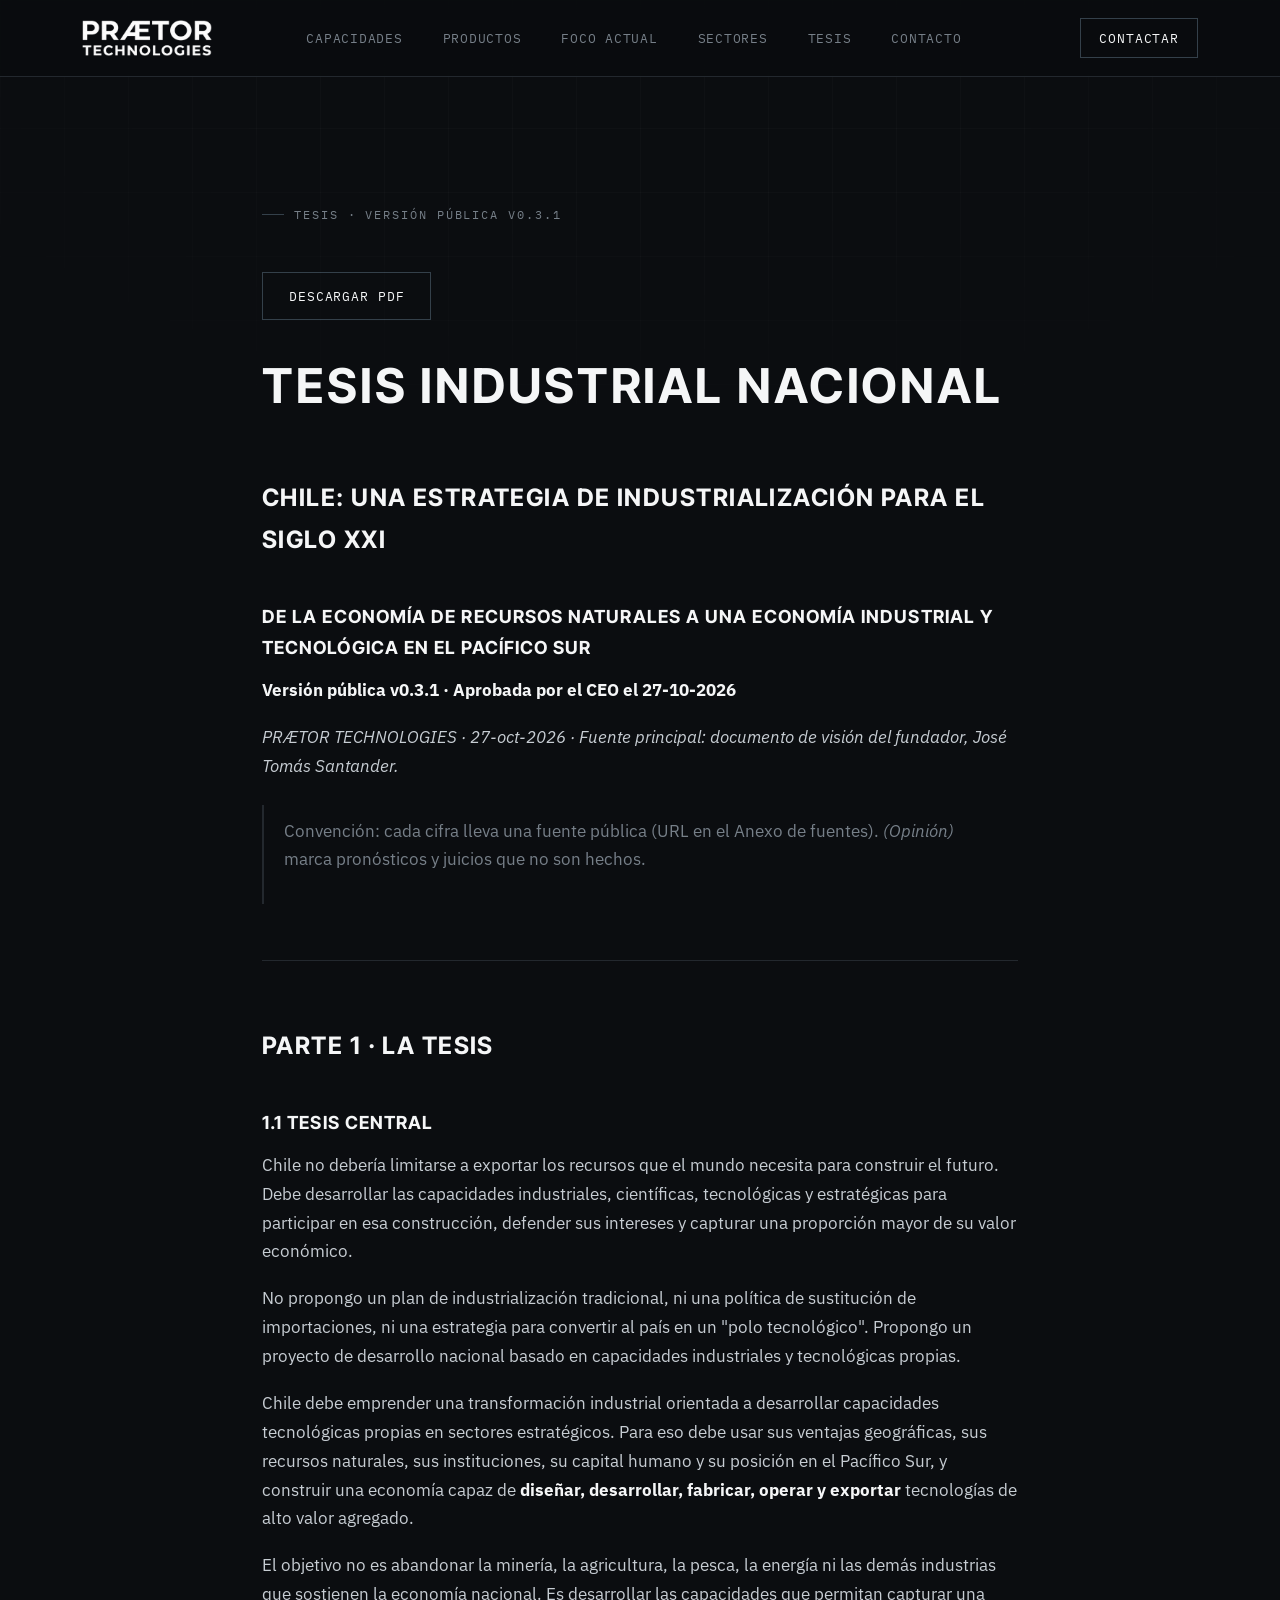
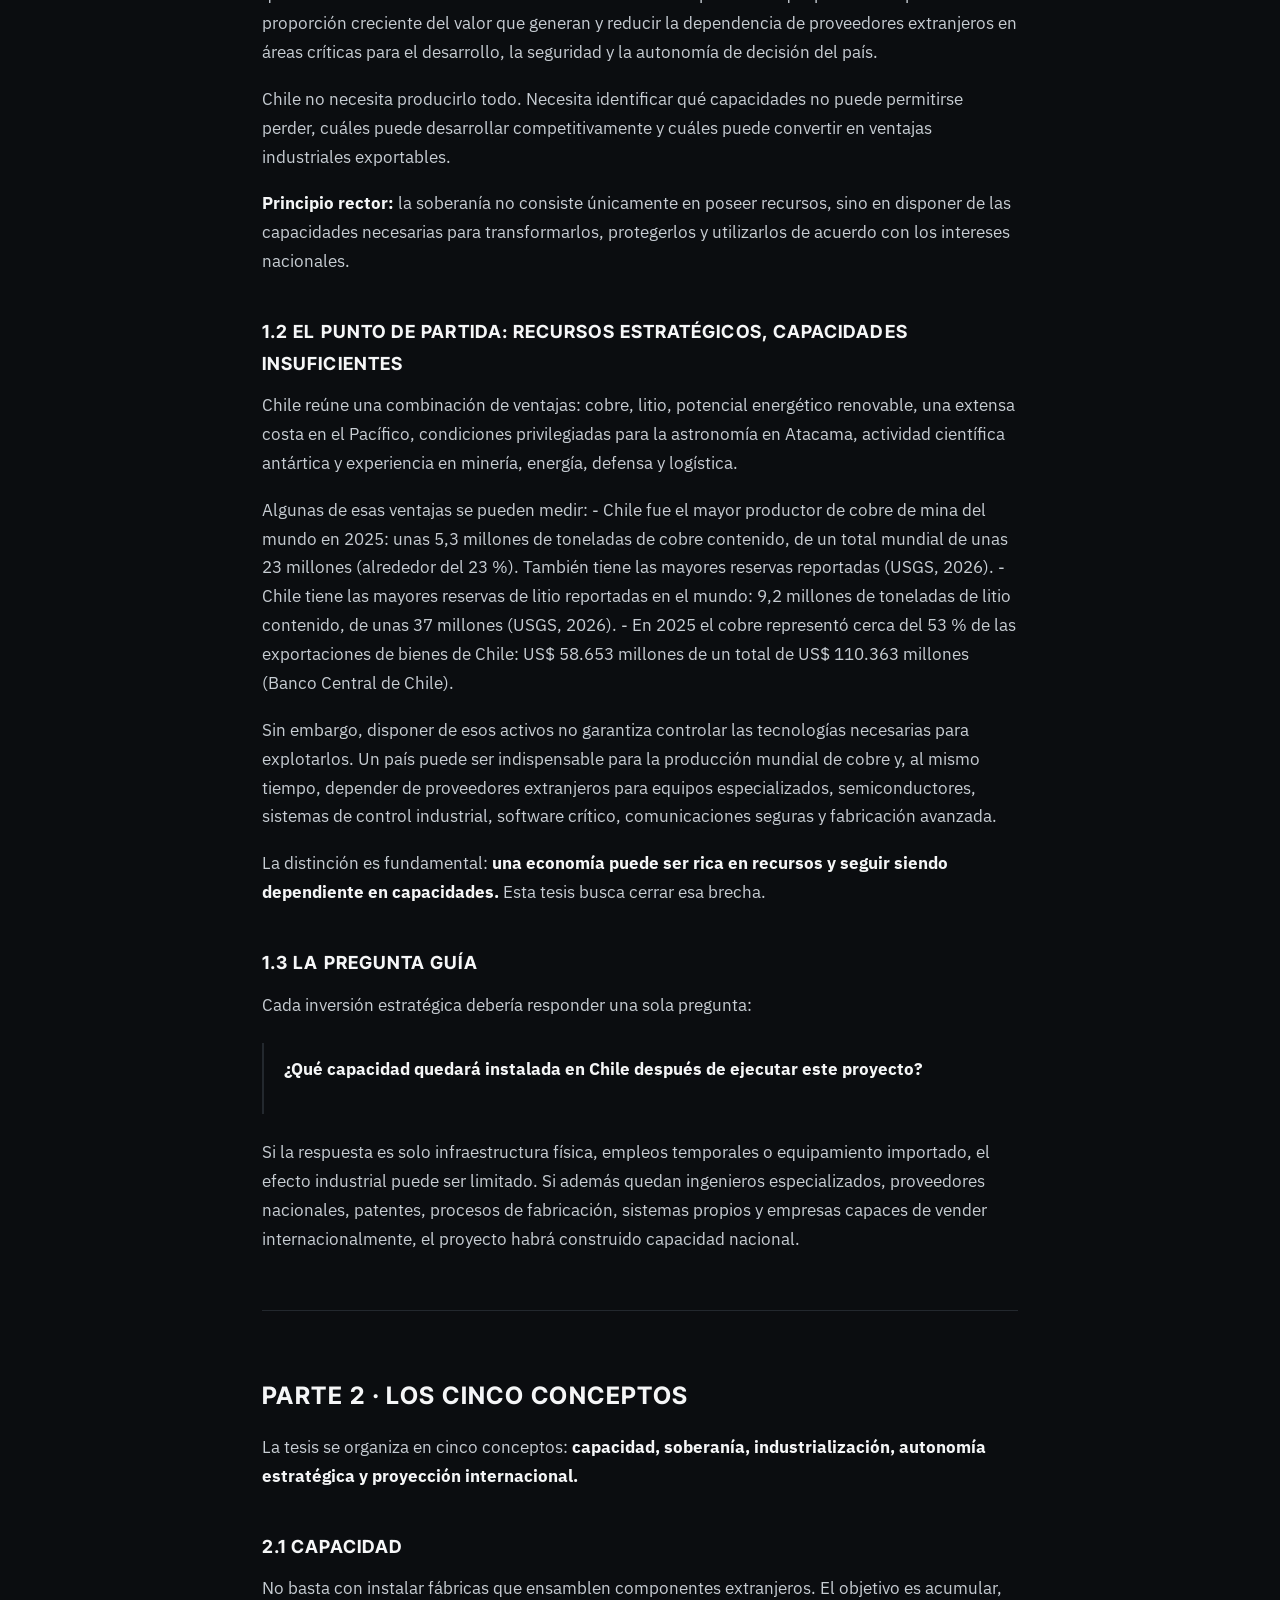
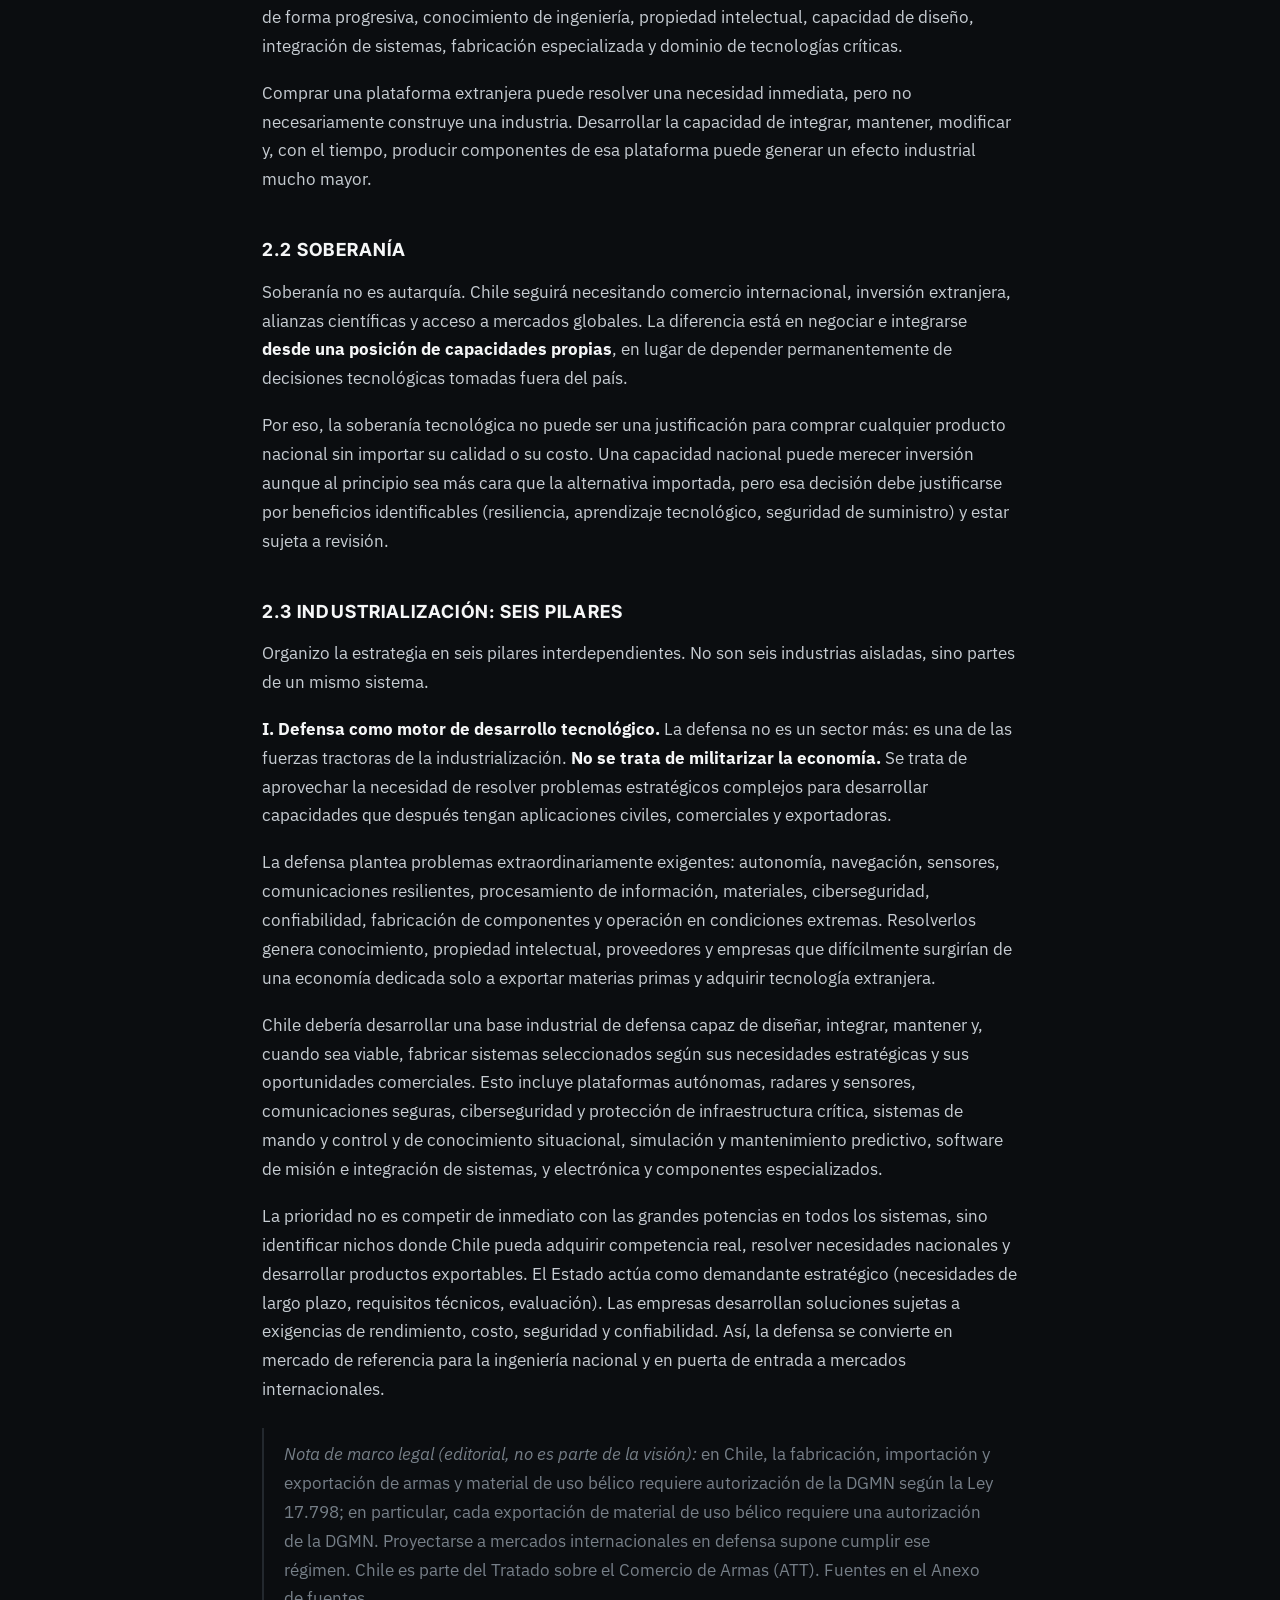
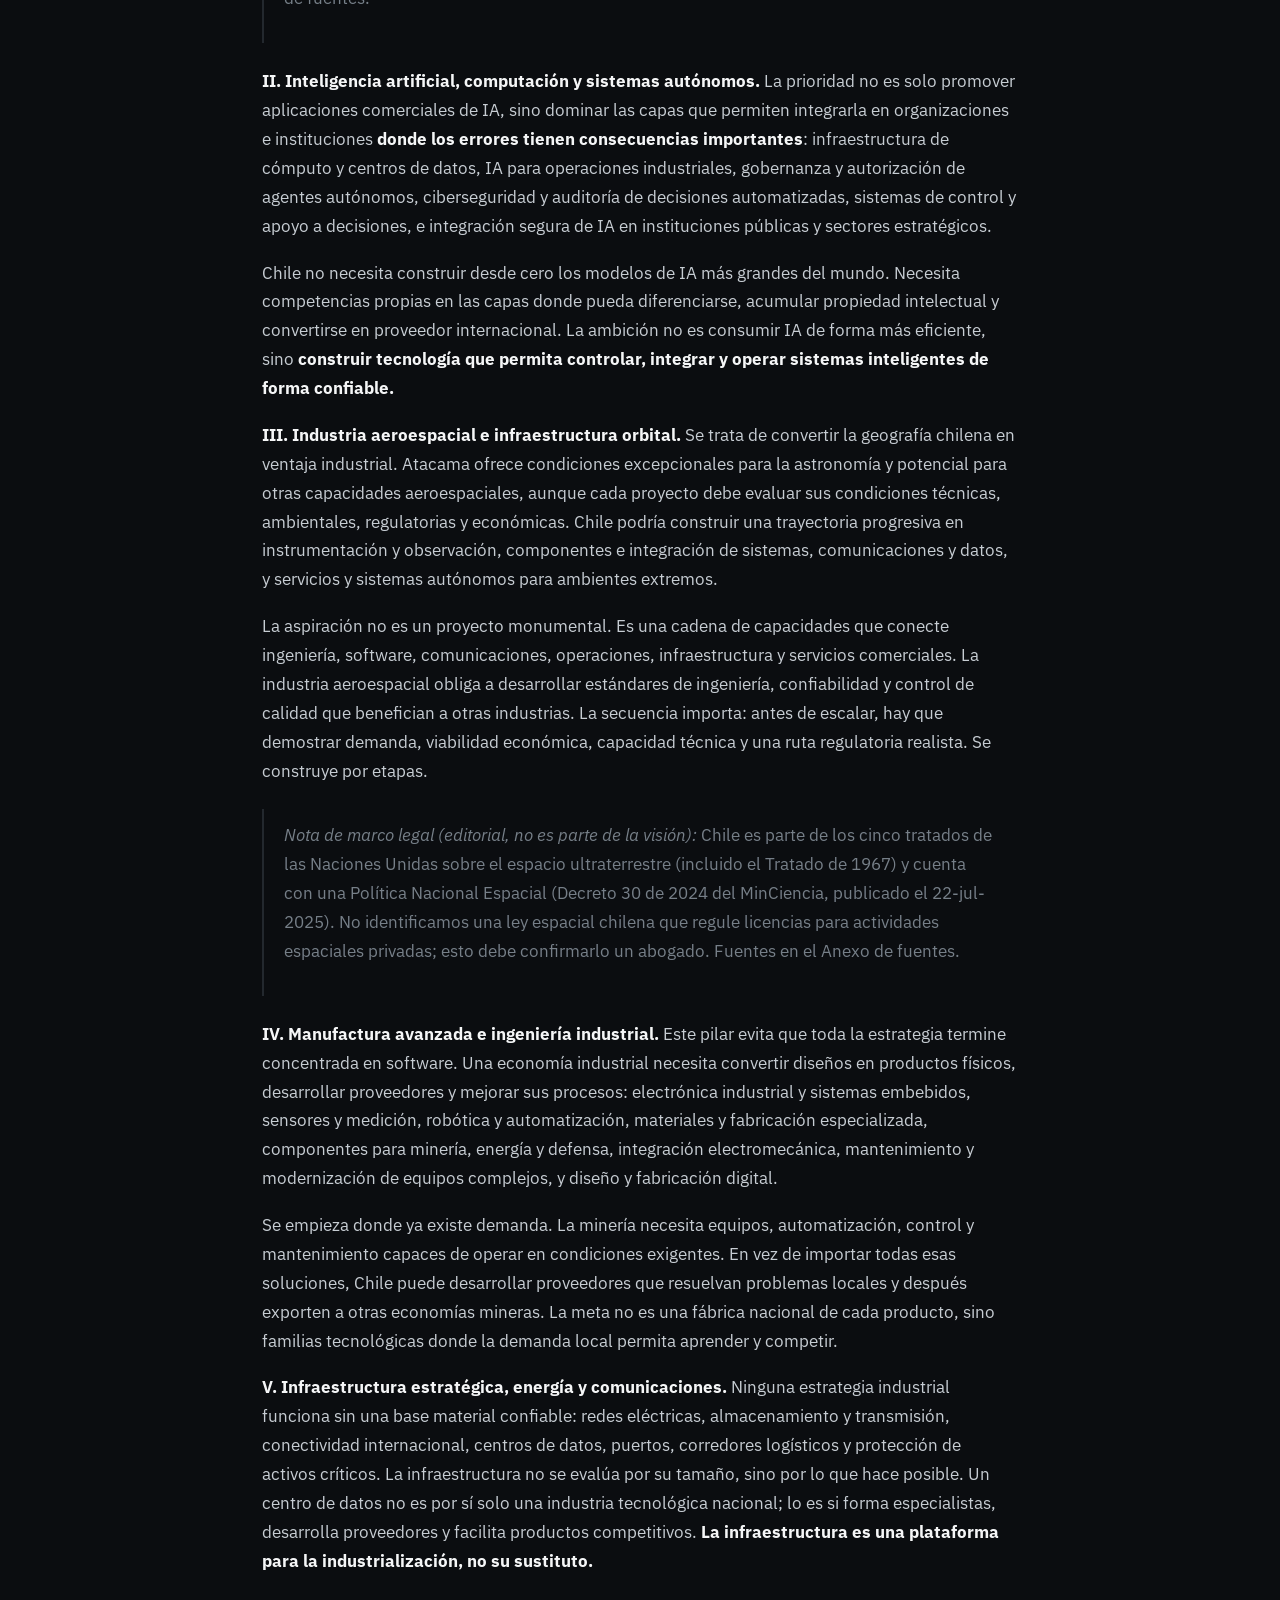
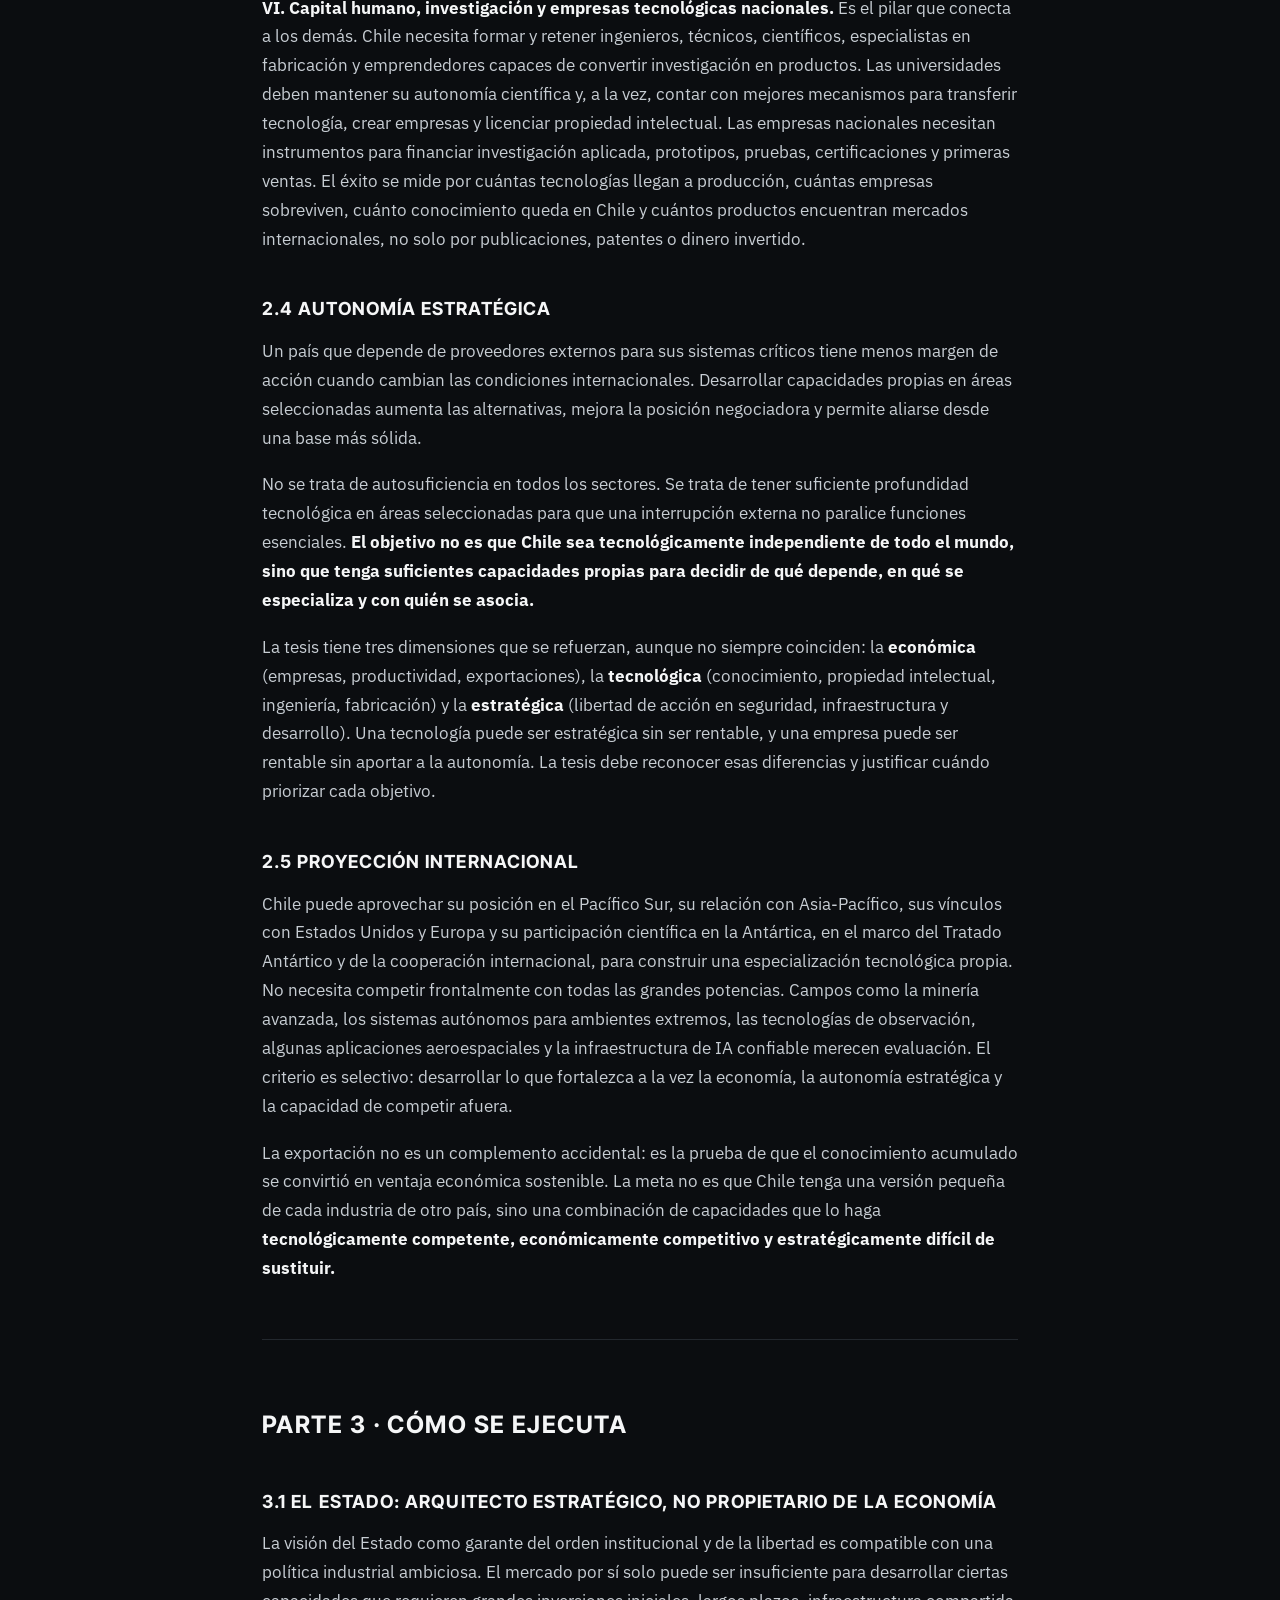
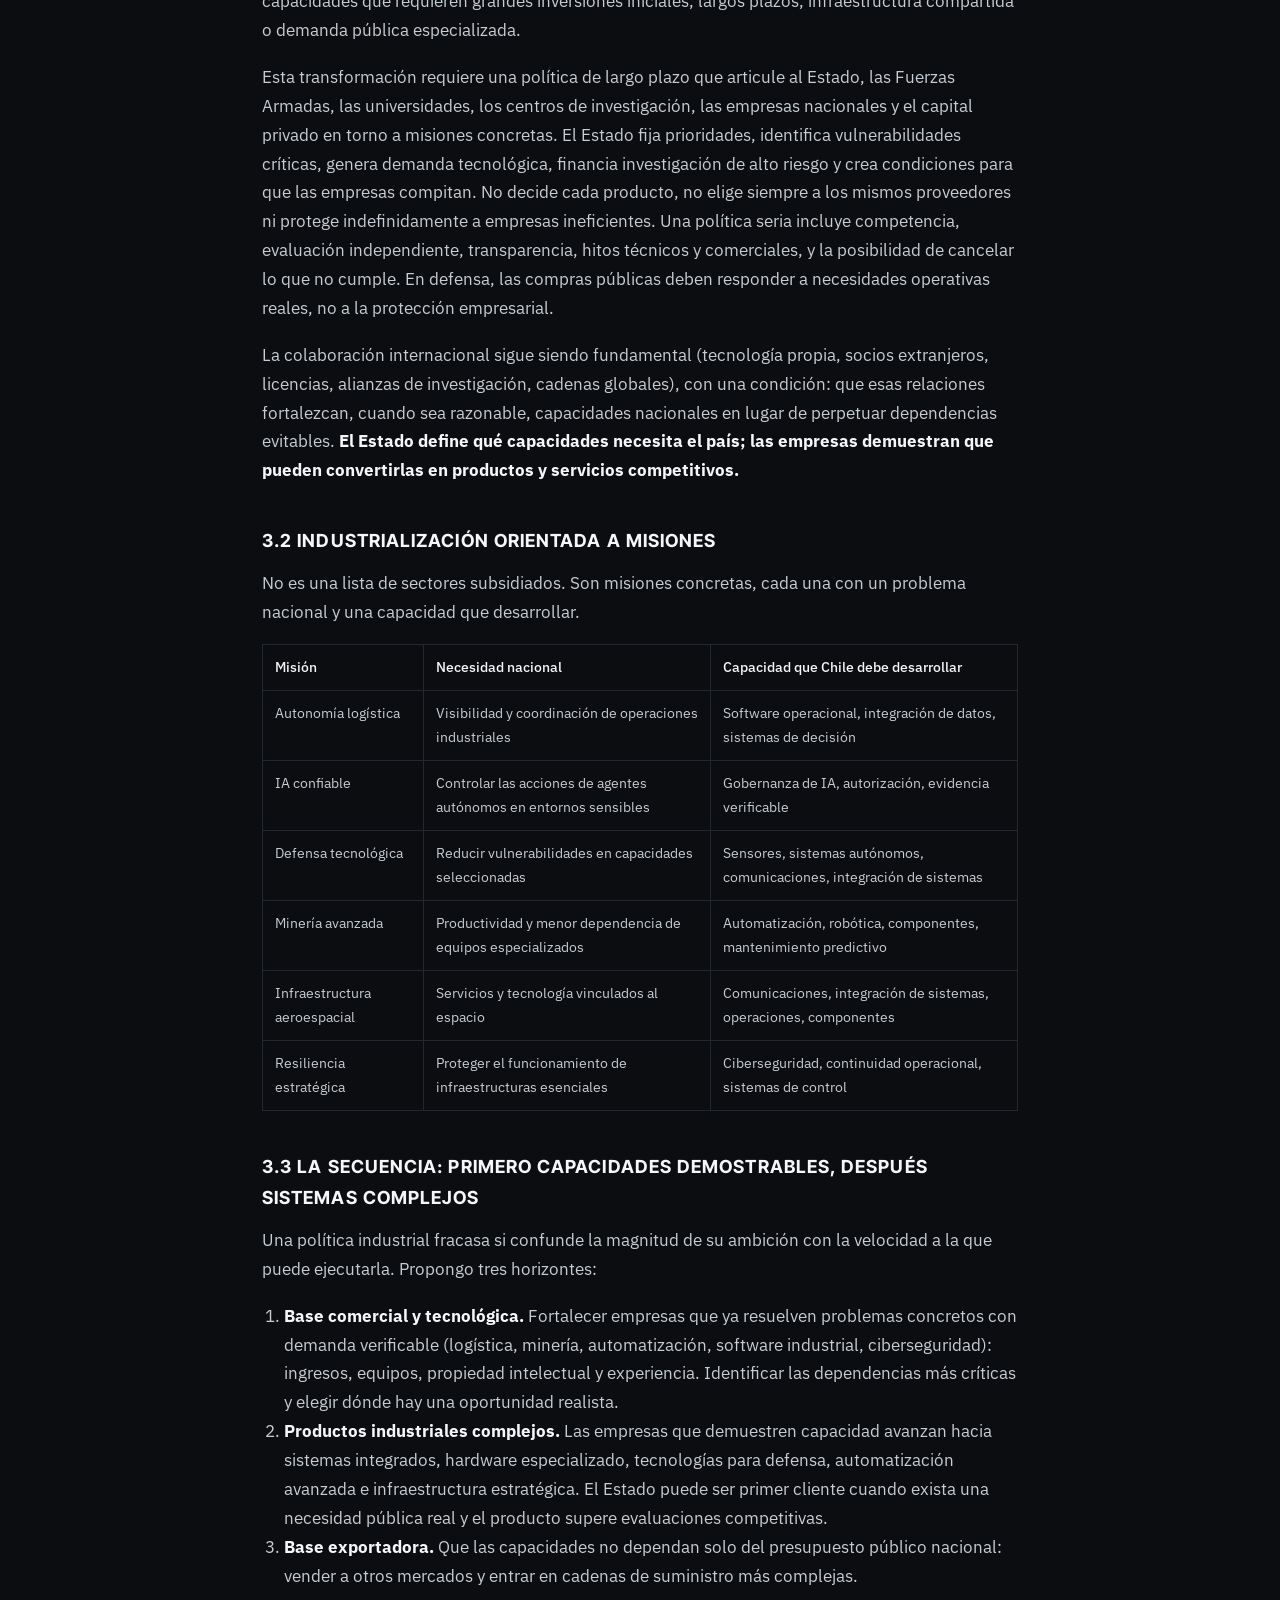
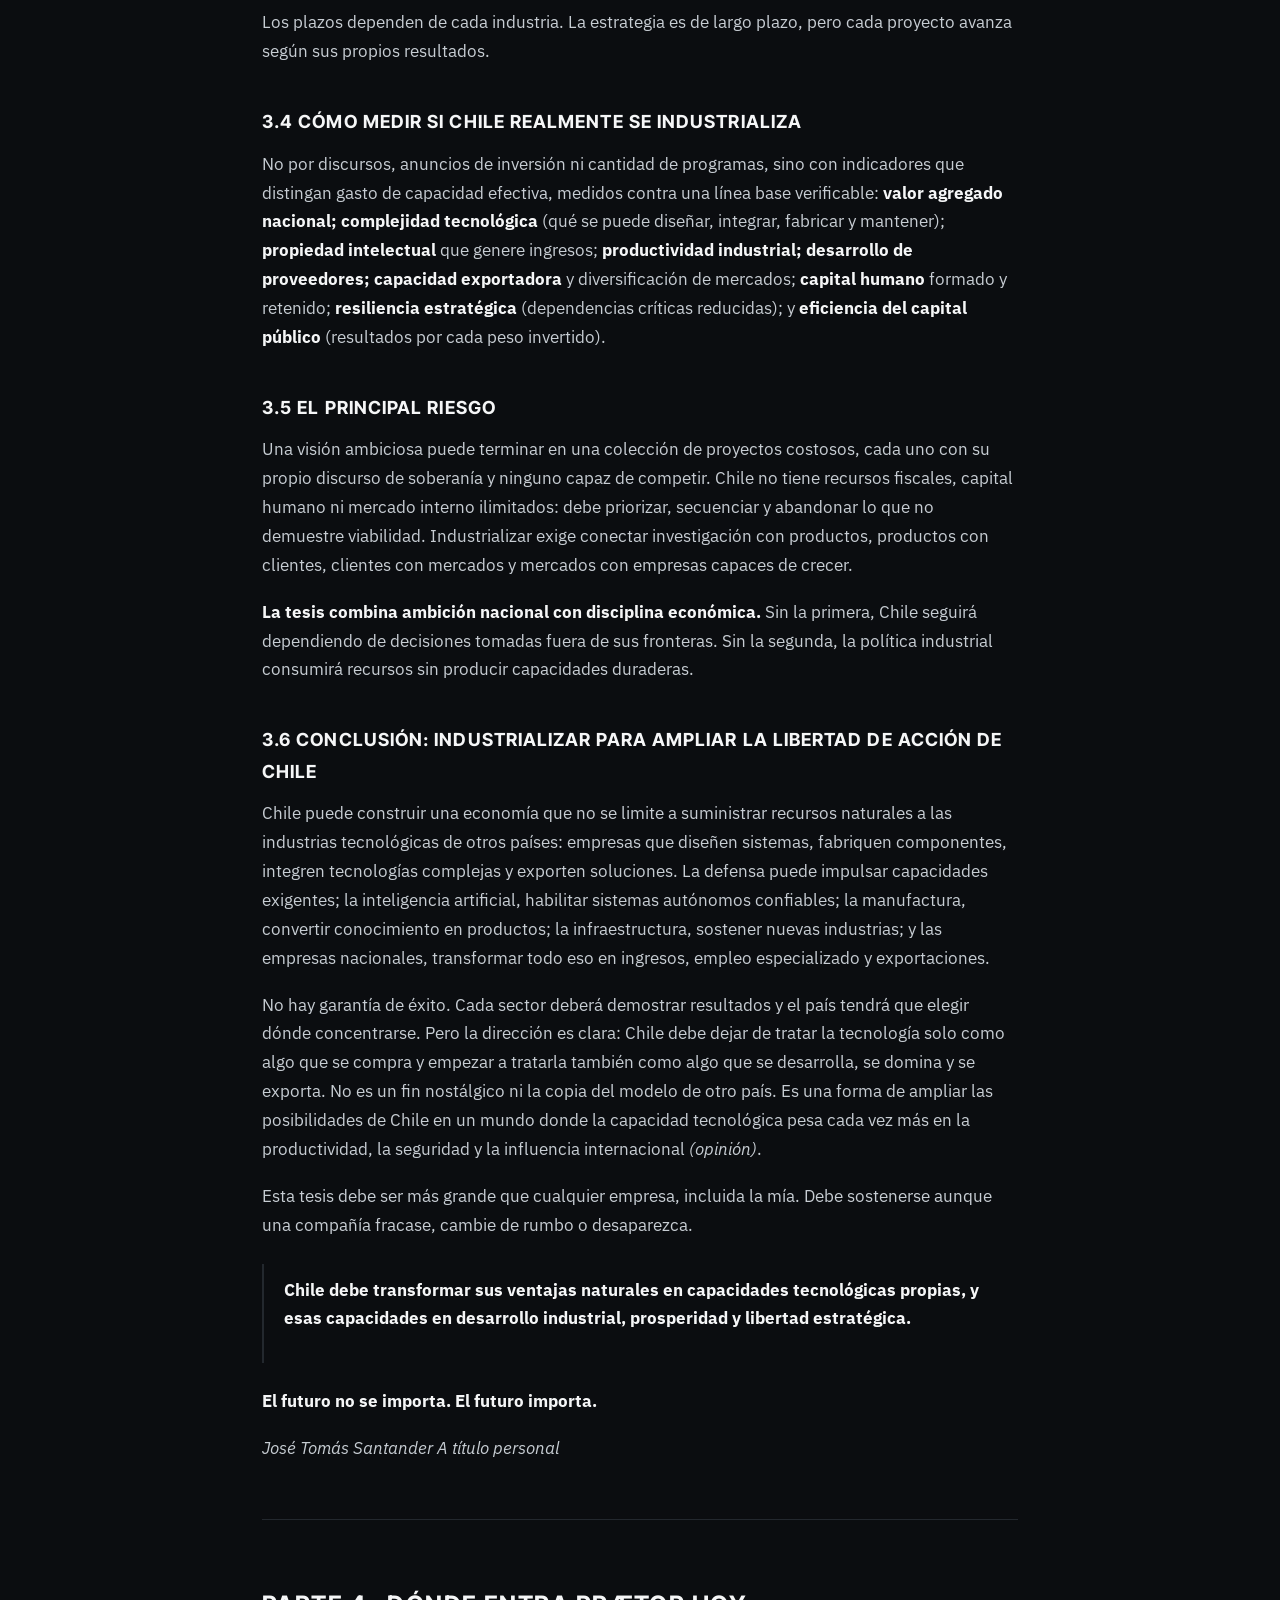
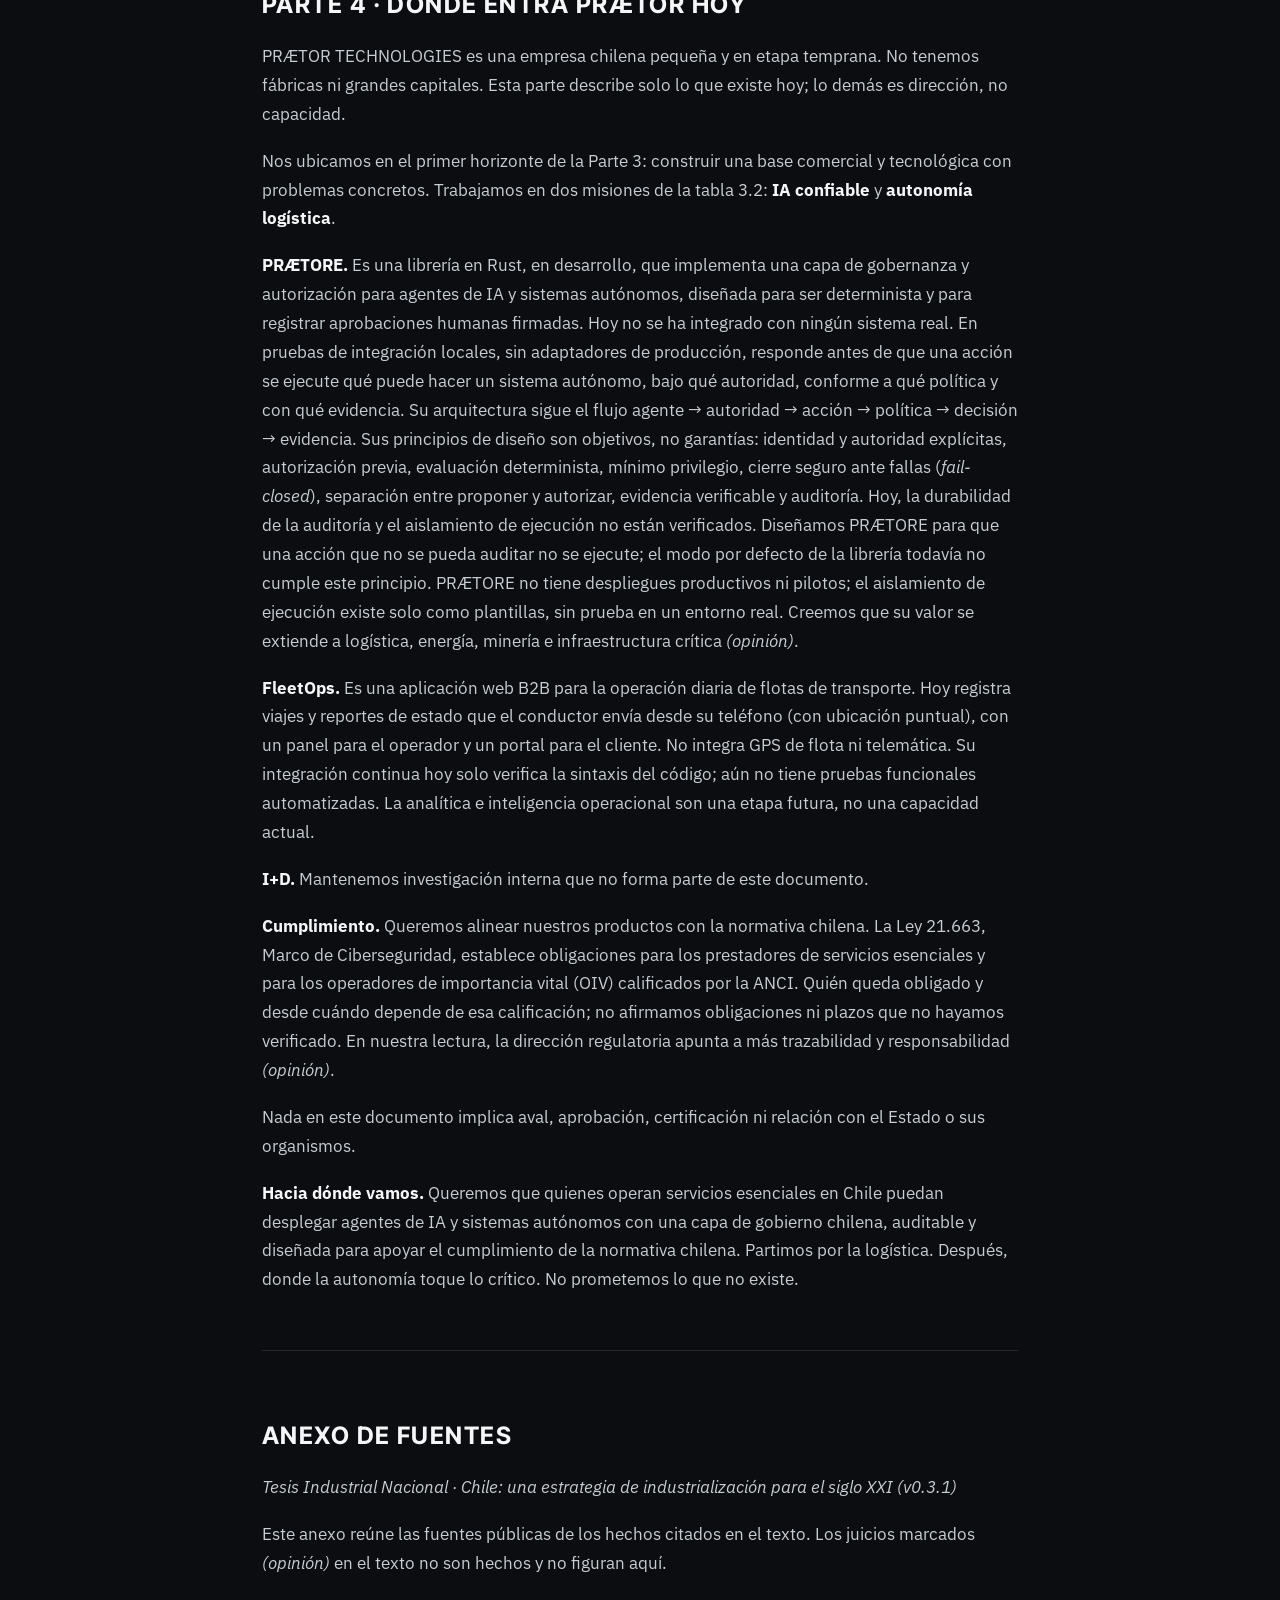
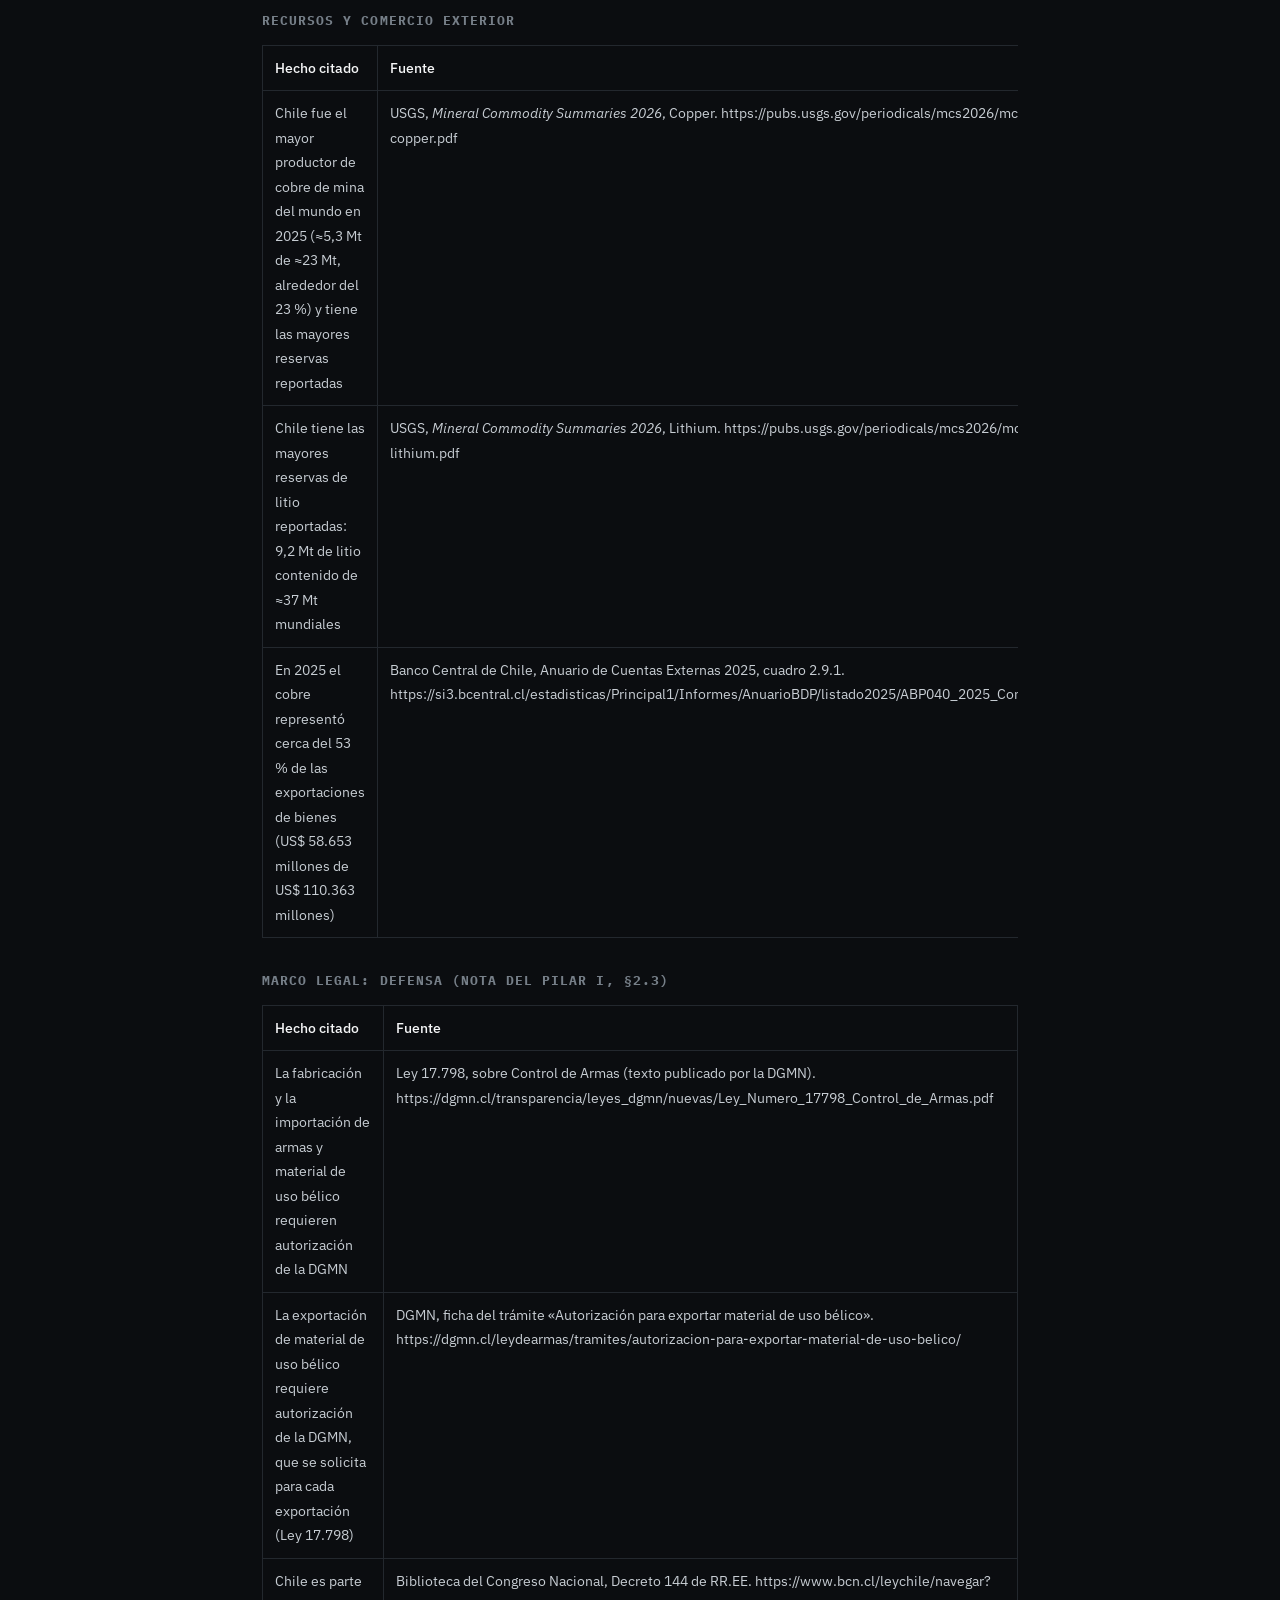
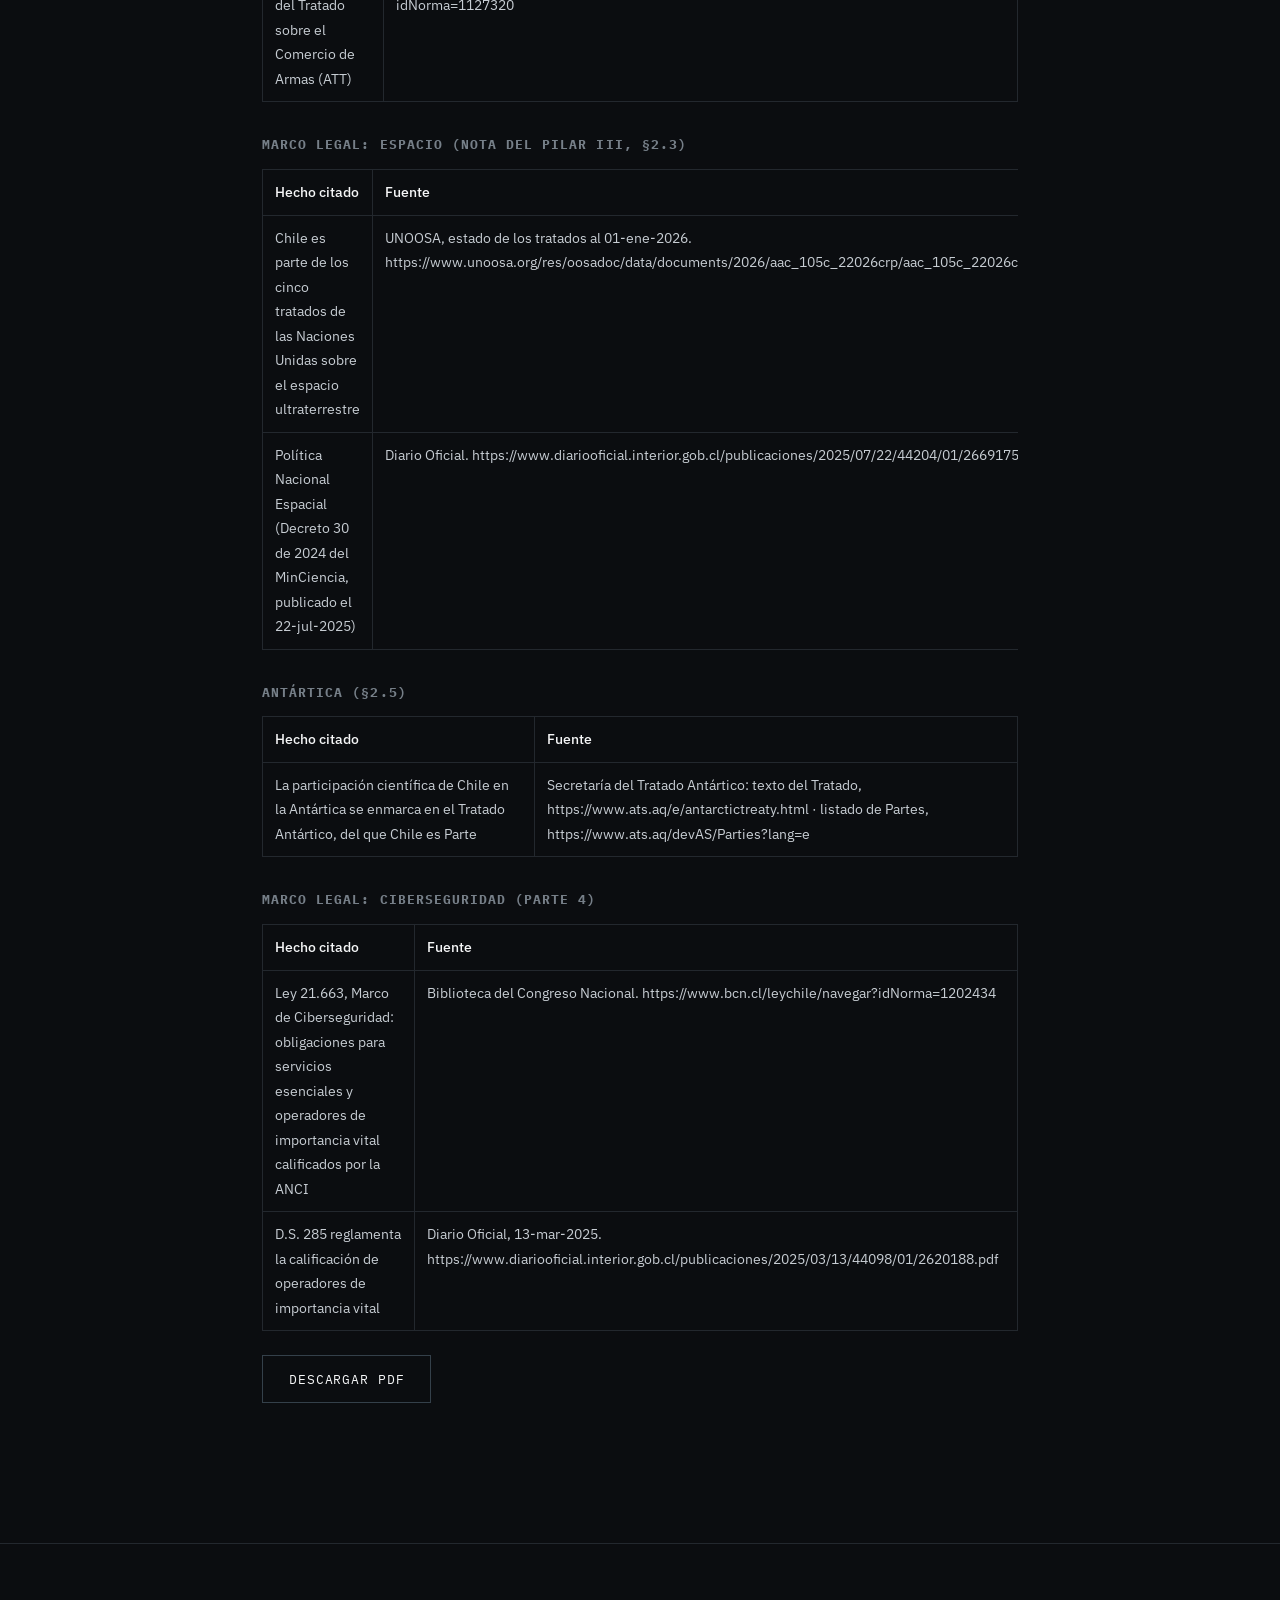
==== tesis.html @ 3939cdd2 "Página tesis.html: Tesis Industrial Nacional v0.3.1 (versión pública) y PDF descargable" ====
<!DOCTYPE html>
<html lang="es">
<head>
<meta charset="UTF-8">
<meta name="viewport" content="width=device-width, initial-scale=1.0">
<title>Tesis Industrial Nacional — PRÆTOR TECHNOLOGIES</title>
<meta name="description" content="Tesis Industrial Nacional v0.3.1 (versión pública): Chile, una estrategia de industrialización para el siglo XXI. PRÆTOR TECHNOLOGIES.">
<link rel="preconnect" href="https://fonts.googleapis.com">
<link rel="preconnect" href="https://fonts.gstatic.com" crossorigin>
<link href="https://fonts.googleapis.com/css2?family=Inter+Tight:wght@500;600;700&family=IBM+Plex+Sans:wght@400;500;600&family=IBM+Plex+Mono:wght@400;500;600&display=swap" rel="stylesheet">
<link rel="stylesheet" href="style.css">
<link rel="icon" type="image/png" sizes="32x32" href="assets/favicon-32.png">
<link rel="icon" type="image/png" sizes="512x512" href="assets/favicon-512.png">
<link rel="apple-touch-icon" href="assets/apple-touch-icon.png">
<meta name="theme-color" content="#0B0D10">
<meta property="og:type" content="article">
<meta property="og:title" content="Tesis Industrial Nacional — PRÆTOR TECHNOLOGIES">
<meta property="og:description" content="Tesis Industrial Nacional v0.3.1 (versión pública): Chile, una estrategia de industrialización para el siglo XXI. PRÆTOR TECHNOLOGIES.">
<meta property="og:image" content="https://praetortechnologies.vercel.app/assets/og-image.png">
<meta property="og:url" content="https://praetortechnologies.vercel.app/tesis.html">
<meta property="og:site_name" content="PRÆTOR TECHNOLOGIES">
<meta property="og:locale" content="es_CL">
<link rel="canonical" href="https://praetortechnologies.vercel.app/tesis.html">
<meta property="og:image:width" content="1200">
<meta property="og:image:height" content="630">
<meta name="twitter:card" content="summary_large_image">
<meta name="twitter:title" content="Tesis Industrial Nacional — PRÆTOR TECHNOLOGIES">
<meta name="twitter:description" content="Tesis Industrial Nacional v0.3.1 (versión pública): Chile, una estrategia de industrialización para el siglo XXI. PRÆTOR TECHNOLOGIES.">
<meta name="twitter:image" content="https://praetortechnologies.vercel.app/assets/og-image.png">
</head>
<body>

<div class="grid-overlay" aria-hidden="true"></div>

<header class="site-header">
  <div class="wrap header-inner">
    <a href="index.html#top" class="logo" aria-label="PRÆTOR TECHNOLOGIES — inicio">
      <picture><source type="image/webp" srcset="assets/logo-praetor-white-360.webp 1x, assets/logo-praetor-white-720.webp 2x"><img class="logo-img" src="assets/logo-praetor-white.png" alt="PRÆTOR TECHNOLOGIES" width="130" height="36"></picture>
    </a>
    <nav class="main-nav" aria-label="Navegación principal">
      <a href="index.html#capacidades">Capacidades</a>
      <a href="index.html#productos">Productos</a>
      <a href="index.html#foco">Foco actual</a>
      <a href="index.html#sectores">Sectores</a>
      <a href="tesis.html">Tesis</a>
      <a href="index.html#contacto">Contacto</a>
    </nav>
    <a href="index.html#contacto" class="btn btn-ghost btn-small nav-cta">Contactar</a>
    <button class="menu-toggle" aria-label="Abrir menú" aria-expanded="false">
      <span></span><span></span><span></span>
    </button>
  </div>
</header>

<main id="top" class="tesis-page">
  <section class="tesis">
    <div class="wrap tesis-wrap">
      <p class="eyebrow eyebrow-static">TESIS · VERSIÓN PÚBLICA v0.3.1</p>
      <p class="tesis-download"><a class="btn btn-outline" href="assets/TESIS_INDUSTRIAL_v0.3.1_FINAL.pdf" download>Descargar PDF</a></p>
      <article class="tesis-body">
<h1>TESIS INDUSTRIAL NACIONAL</h1>
<h2>Chile: una estrategia de industrialización para el siglo XXI</h2>
<h3>De la economía de recursos naturales a una economía industrial y tecnológica en el Pacífico Sur</h3>
<p><strong>Versión pública v0.3.1 · Aprobada por el CEO el 27-10-2026</strong></p>
<p><em>PRÆTOR TECHNOLOGIES · 27-oct-2026 · Fuente principal: documento de visión del fundador, José Tomás Santander.</em></p>
<blockquote>
<p>Convención: cada cifra lleva una fuente pública (URL en el Anexo de fuentes). <em>(Opinión)</em> marca pronósticos y juicios que no son hechos.</p>
</blockquote>
<hr />
<h2>PARTE 1 · LA TESIS</h2>
<h3>1.1 Tesis central</h3>
<p>Chile no debería limitarse a exportar los recursos que el mundo necesita para construir el futuro. Debe desarrollar las capacidades industriales, científicas, tecnológicas y estratégicas para participar en esa construcción, defender sus intereses y capturar una proporción mayor de su valor económico.</p>
<p>No propongo un plan de industrialización tradicional, ni una política de sustitución de importaciones, ni una estrategia para convertir al país en un "polo tecnológico". Propongo un proyecto de desarrollo nacional basado en capacidades industriales y tecnológicas propias.</p>
<p>Chile debe emprender una transformación industrial orientada a desarrollar capacidades tecnológicas propias en sectores estratégicos. Para eso debe usar sus ventajas geográficas, sus recursos naturales, sus instituciones, su capital humano y su posición en el Pacífico Sur, y construir una economía capaz de <strong>diseñar, desarrollar, fabricar, operar y exportar</strong> tecnologías de alto valor agregado.</p>
<p>El objetivo no es abandonar la minería, la agricultura, la pesca, la energía ni las demás industrias que sostienen la economía nacional. Es desarrollar las capacidades que permitan capturar una proporción creciente del valor que generan y reducir la dependencia de proveedores extranjeros en áreas críticas para el desarrollo, la seguridad y la autonomía de decisión del país.</p>
<p>Chile no necesita producirlo todo. Necesita identificar qué capacidades no puede permitirse perder, cuáles puede desarrollar competitivamente y cuáles puede convertir en ventajas industriales exportables.</p>
<p><strong>Principio rector:</strong> la soberanía no consiste únicamente en poseer recursos, sino en disponer de las capacidades necesarias para transformarlos, protegerlos y utilizarlos de acuerdo con los intereses nacionales.</p>
<h3>1.2 El punto de partida: recursos estratégicos, capacidades insuficientes</h3>
<p>Chile reúne una combinación de ventajas: cobre, litio, potencial energético renovable, una extensa costa en el Pacífico, condiciones privilegiadas para la astronomía en Atacama, actividad científica antártica y experiencia en minería, energía, defensa y logística.</p>
<p>Algunas de esas ventajas se pueden medir:
- Chile fue el mayor productor de cobre de mina del mundo en 2025: unas 5,3 millones de toneladas de cobre contenido, de un total mundial de unas 23 millones (alrededor del 23 %). También tiene las mayores reservas reportadas (USGS, 2026).
- Chile tiene las mayores reservas de litio reportadas en el mundo: 9,2 millones de toneladas de litio contenido, de unas 37 millones (USGS, 2026).
- En 2025 el cobre representó cerca del 53 % de las exportaciones de bienes de Chile: US$ 58.653 millones de un total de US$ 110.363 millones (Banco Central de Chile).</p>
<p>Sin embargo, disponer de esos activos no garantiza controlar las tecnologías necesarias para explotarlos. Un país puede ser indispensable para la producción mundial de cobre y, al mismo tiempo, depender de proveedores extranjeros para equipos especializados, semiconductores, sistemas de control industrial, software crítico, comunicaciones seguras y fabricación avanzada.</p>
<p>La distinción es fundamental: <strong>una economía puede ser rica en recursos y seguir siendo dependiente en capacidades.</strong> Esta tesis busca cerrar esa brecha.</p>
<h3>1.3 La pregunta guía</h3>
<p>Cada inversión estratégica debería responder una sola pregunta:</p>
<blockquote>
<p><strong>¿Qué capacidad quedará instalada en Chile después de ejecutar este proyecto?</strong></p>
</blockquote>
<p>Si la respuesta es solo infraestructura física, empleos temporales o equipamiento importado, el efecto industrial puede ser limitado. Si además quedan ingenieros especializados, proveedores nacionales, patentes, procesos de fabricación, sistemas propios y empresas capaces de vender internacionalmente, el proyecto habrá construido capacidad nacional.</p>
<hr />
<h2>PARTE 2 · LOS CINCO CONCEPTOS</h2>
<p>La tesis se organiza en cinco conceptos: <strong>capacidad, soberanía, industrialización, autonomía estratégica y proyección internacional.</strong></p>
<h3>2.1 Capacidad</h3>
<p>No basta con instalar fábricas que ensamblen componentes extranjeros. El objetivo es acumular, de forma progresiva, conocimiento de ingeniería, propiedad intelectual, capacidad de diseño, integración de sistemas, fabricación especializada y dominio de tecnologías críticas.</p>
<p>Comprar una plataforma extranjera puede resolver una necesidad inmediata, pero no necesariamente construye una industria. Desarrollar la capacidad de integrar, mantener, modificar y, con el tiempo, producir componentes de esa plataforma puede generar un efecto industrial mucho mayor.</p>
<h3>2.2 Soberanía</h3>
<p>Soberanía no es autarquía. Chile seguirá necesitando comercio internacional, inversión extranjera, alianzas científicas y acceso a mercados globales. La diferencia está en negociar e integrarse <strong>desde una posición de capacidades propias</strong>, en lugar de depender permanentemente de decisiones tecnológicas tomadas fuera del país.</p>
<p>Por eso, la soberanía tecnológica no puede ser una justificación para comprar cualquier producto nacional sin importar su calidad o su costo. Una capacidad nacional puede merecer inversión aunque al principio sea más cara que la alternativa importada, pero esa decisión debe justificarse por beneficios identificables (resiliencia, aprendizaje tecnológico, seguridad de suministro) y estar sujeta a revisión.</p>
<h3>2.3 Industrialización: seis pilares</h3>
<p>Organizo la estrategia en seis pilares interdependientes. No son seis industrias aisladas, sino partes de un mismo sistema.</p>
<p><strong>I. Defensa como motor de desarrollo tecnológico.</strong>
La defensa no es un sector más: es una de las fuerzas tractoras de la industrialización. <strong>No se trata de militarizar la economía.</strong> Se trata de aprovechar la necesidad de resolver problemas estratégicos complejos para desarrollar capacidades que después tengan aplicaciones civiles, comerciales y exportadoras.</p>
<p>La defensa plantea problemas extraordinariamente exigentes: autonomía, navegación, sensores, comunicaciones resilientes, procesamiento de información, materiales, ciberseguridad, confiabilidad, fabricación de componentes y operación en condiciones extremas. Resolverlos genera conocimiento, propiedad intelectual, proveedores y empresas que difícilmente surgirían de una economía dedicada solo a exportar materias primas y adquirir tecnología extranjera.</p>
<p>Chile debería desarrollar una base industrial de defensa capaz de diseñar, integrar, mantener y, cuando sea viable, fabricar sistemas seleccionados según sus necesidades estratégicas y sus oportunidades comerciales. Esto incluye plataformas autónomas, radares y sensores, comunicaciones seguras, ciberseguridad y protección de infraestructura crítica, sistemas de mando y control y de conocimiento situacional, simulación y mantenimiento predictivo, software de misión e integración de sistemas, y electrónica y componentes especializados.</p>
<p>La prioridad no es competir de inmediato con las grandes potencias en todos los sistemas, sino identificar nichos donde Chile pueda adquirir competencia real, resolver necesidades nacionales y desarrollar productos exportables. El Estado actúa como demandante estratégico (necesidades de largo plazo, requisitos técnicos, evaluación). Las empresas desarrollan soluciones sujetas a exigencias de rendimiento, costo, seguridad y confiabilidad. Así, la defensa se convierte en mercado de referencia para la ingeniería nacional y en puerta de entrada a mercados internacionales.</p>
<blockquote>
<p><em>Nota de marco legal (editorial, no es parte de la visión):</em> en Chile, la fabricación, importación y exportación de armas y material de uso bélico requiere autorización de la DGMN según la Ley 17.798; en particular, cada exportación de material de uso bélico requiere una autorización de la DGMN. Proyectarse a mercados internacionales en defensa supone cumplir ese régimen. Chile es parte del Tratado sobre el Comercio de Armas (ATT). Fuentes en el Anexo de fuentes.</p>
</blockquote>
<p><strong>II. Inteligencia artificial, computación y sistemas autónomos.</strong>
La prioridad no es solo promover aplicaciones comerciales de IA, sino dominar las capas que permiten integrarla en organizaciones e instituciones <strong>donde los errores tienen consecuencias importantes</strong>: infraestructura de cómputo y centros de datos, IA para operaciones industriales, gobernanza y autorización de agentes autónomos, ciberseguridad y auditoría de decisiones automatizadas, sistemas de control y apoyo a decisiones, e integración segura de IA en instituciones públicas y sectores estratégicos.</p>
<p>Chile no necesita construir desde cero los modelos de IA más grandes del mundo. Necesita competencias propias en las capas donde pueda diferenciarse, acumular propiedad intelectual y convertirse en proveedor internacional. La ambición no es consumir IA de forma más eficiente, sino <strong>construir tecnología que permita controlar, integrar y operar sistemas inteligentes de forma confiable.</strong></p>
<p><strong>III. Industria aeroespacial e infraestructura orbital.</strong>
Se trata de convertir la geografía chilena en ventaja industrial. Atacama ofrece condiciones excepcionales para la astronomía y potencial para otras capacidades aeroespaciales, aunque cada proyecto debe evaluar sus condiciones técnicas, ambientales, regulatorias y económicas. Chile podría construir una trayectoria progresiva en instrumentación y observación, componentes e integración de sistemas, comunicaciones y datos, y servicios y sistemas autónomos para ambientes extremos.</p>
<p>La aspiración no es un proyecto monumental. Es una cadena de capacidades que conecte ingeniería, software, comunicaciones, operaciones, infraestructura y servicios comerciales. La industria aeroespacial obliga a desarrollar estándares de ingeniería, confiabilidad y control de calidad que benefician a otras industrias. La secuencia importa: antes de escalar, hay que demostrar demanda, viabilidad económica, capacidad técnica y una ruta regulatoria realista. Se construye por etapas.</p>
<blockquote>
<p><em>Nota de marco legal (editorial, no es parte de la visión):</em> Chile es parte de los cinco tratados de las Naciones Unidas sobre el espacio ultraterrestre (incluido el Tratado de 1967) y cuenta con una Política Nacional Espacial (Decreto 30 de 2024 del MinCiencia, publicado el 22-jul-2025). No identificamos una ley espacial chilena que regule licencias para actividades espaciales privadas; esto debe confirmarlo un abogado. Fuentes en el Anexo de fuentes.</p>
</blockquote>
<p><strong>IV. Manufactura avanzada e ingeniería industrial.</strong>
Este pilar evita que toda la estrategia termine concentrada en software. Una economía industrial necesita convertir diseños en productos físicos, desarrollar proveedores y mejorar sus procesos: electrónica industrial y sistemas embebidos, sensores y medición, robótica y automatización, materiales y fabricación especializada, componentes para minería, energía y defensa, integración electromecánica, mantenimiento y modernización de equipos complejos, y diseño y fabricación digital.</p>
<p>Se empieza donde ya existe demanda. La minería necesita equipos, automatización, control y mantenimiento capaces de operar en condiciones exigentes. En vez de importar todas esas soluciones, Chile puede desarrollar proveedores que resuelvan problemas locales y después exporten a otras economías mineras. La meta no es una fábrica nacional de cada producto, sino familias tecnológicas donde la demanda local permita aprender y competir.</p>
<p><strong>V. Infraestructura estratégica, energía y comunicaciones.</strong>
Ninguna estrategia industrial funciona sin una base material confiable: redes eléctricas, almacenamiento y transmisión, conectividad internacional, centros de datos, puertos, corredores logísticos y protección de activos críticos. La infraestructura no se evalúa por su tamaño, sino por lo que hace posible. Un centro de datos no es por sí solo una industria tecnológica nacional; lo es si forma especialistas, desarrolla proveedores y facilita productos competitivos. <strong>La infraestructura es una plataforma para la industrialización, no su sustituto.</strong></p>
<p><strong>VI. Capital humano, investigación y empresas tecnológicas nacionales.</strong>
Es el pilar que conecta a los demás. Chile necesita formar y retener ingenieros, técnicos, científicos, especialistas en fabricación y emprendedores capaces de convertir investigación en productos. Las universidades deben mantener su autonomía científica y, a la vez, contar con mejores mecanismos para transferir tecnología, crear empresas y licenciar propiedad intelectual. Las empresas nacionales necesitan instrumentos para financiar investigación aplicada, prototipos, pruebas, certificaciones y primeras ventas. El éxito se mide por cuántas tecnologías llegan a producción, cuántas empresas sobreviven, cuánto conocimiento queda en Chile y cuántos productos encuentran mercados internacionales, no solo por publicaciones, patentes o dinero invertido.</p>
<h3>2.4 Autonomía estratégica</h3>
<p>Un país que depende de proveedores externos para sus sistemas críticos tiene menos margen de acción cuando cambian las condiciones internacionales. Desarrollar capacidades propias en áreas seleccionadas aumenta las alternativas, mejora la posición negociadora y permite aliarse desde una base más sólida.</p>
<p>No se trata de autosuficiencia en todos los sectores. Se trata de tener suficiente profundidad tecnológica en áreas seleccionadas para que una interrupción externa no paralice funciones esenciales. <strong>El objetivo no es que Chile sea tecnológicamente independiente de todo el mundo, sino que tenga suficientes capacidades propias para decidir de qué depende, en qué se especializa y con quién se asocia.</strong></p>
<p>La tesis tiene tres dimensiones que se refuerzan, aunque no siempre coinciden: la <strong>económica</strong> (empresas, productividad, exportaciones), la <strong>tecnológica</strong> (conocimiento, propiedad intelectual, ingeniería, fabricación) y la <strong>estratégica</strong> (libertad de acción en seguridad, infraestructura y desarrollo). Una tecnología puede ser estratégica sin ser rentable, y una empresa puede ser rentable sin aportar a la autonomía. La tesis debe reconocer esas diferencias y justificar cuándo priorizar cada objetivo.</p>
<h3>2.5 Proyección internacional</h3>
<p>Chile puede aprovechar su posición en el Pacífico Sur, su relación con Asia-Pacífico, sus vínculos con Estados Unidos y Europa y su participación científica en la Antártica, en el marco del Tratado Antártico y de la cooperación internacional, para construir una especialización tecnológica propia. No necesita competir frontalmente con todas las grandes potencias. Campos como la minería avanzada, los sistemas autónomos para ambientes extremos, las tecnologías de observación, algunas aplicaciones aeroespaciales y la infraestructura de IA confiable merecen evaluación. El criterio es selectivo: desarrollar lo que fortalezca a la vez la economía, la autonomía estratégica y la capacidad de competir afuera.</p>
<p>La exportación no es un complemento accidental: es la prueba de que el conocimiento acumulado se convirtió en ventaja económica sostenible. La meta no es que Chile tenga una versión pequeña de cada industria de otro país, sino una combinación de capacidades que lo haga <strong>tecnológicamente competente, económicamente competitivo y estratégicamente difícil de sustituir.</strong></p>
<hr />
<h2>PARTE 3 · CÓMO SE EJECUTA</h2>
<h3>3.1 El Estado: arquitecto estratégico, no propietario de la economía</h3>
<p>La visión del Estado como garante del orden institucional y de la libertad es compatible con una política industrial ambiciosa. El mercado por sí solo puede ser insuficiente para desarrollar ciertas capacidades que requieren grandes inversiones iniciales, largos plazos, infraestructura compartida o demanda pública especializada.</p>
<p>Esta transformación requiere una política de largo plazo que articule al Estado, las Fuerzas Armadas, las universidades, los centros de investigación, las empresas nacionales y el capital privado en torno a misiones concretas. El Estado fija prioridades, identifica vulnerabilidades críticas, genera demanda tecnológica, financia investigación de alto riesgo y crea condiciones para que las empresas compitan. No decide cada producto, no elige siempre a los mismos proveedores ni protege indefinidamente a empresas ineficientes. Una política seria incluye competencia, evaluación independiente, transparencia, hitos técnicos y comerciales, y la posibilidad de cancelar lo que no cumple. En defensa, las compras públicas deben responder a necesidades operativas reales, no a la protección empresarial.</p>
<p>La colaboración internacional sigue siendo fundamental (tecnología propia, socios extranjeros, licencias, alianzas de investigación, cadenas globales), con una condición: que esas relaciones fortalezcan, cuando sea razonable, capacidades nacionales en lugar de perpetuar dependencias evitables. <strong>El Estado define qué capacidades necesita el país; las empresas demuestran que pueden convertirlas en productos y servicios competitivos.</strong></p>
<h3>3.2 Industrialización orientada a misiones</h3>
<p>No es una lista de sectores subsidiados. Son misiones concretas, cada una con un problema nacional y una capacidad que desarrollar.</p>
<table>
<thead>
<tr>
<th>Misión</th>
<th>Necesidad nacional</th>
<th>Capacidad que Chile debe desarrollar</th>
</tr>
</thead>
<tbody>
<tr>
<td>Autonomía logística</td>
<td>Visibilidad y coordinación de operaciones industriales</td>
<td>Software operacional, integración de datos, sistemas de decisión</td>
</tr>
<tr>
<td>IA confiable</td>
<td>Controlar las acciones de agentes autónomos en entornos sensibles</td>
<td>Gobernanza de IA, autorización, evidencia verificable</td>
</tr>
<tr>
<td>Defensa tecnológica</td>
<td>Reducir vulnerabilidades en capacidades seleccionadas</td>
<td>Sensores, sistemas autónomos, comunicaciones, integración de sistemas</td>
</tr>
<tr>
<td>Minería avanzada</td>
<td>Productividad y menor dependencia de equipos especializados</td>
<td>Automatización, robótica, componentes, mantenimiento predictivo</td>
</tr>
<tr>
<td>Infraestructura aeroespacial</td>
<td>Servicios y tecnología vinculados al espacio</td>
<td>Comunicaciones, integración de sistemas, operaciones, componentes</td>
</tr>
<tr>
<td>Resiliencia estratégica</td>
<td>Proteger el funcionamiento de infraestructuras esenciales</td>
<td>Ciberseguridad, continuidad operacional, sistemas de control</td>
</tr>
</tbody>
</table>
<h3>3.3 La secuencia: primero capacidades demostrables, después sistemas complejos</h3>
<p>Una política industrial fracasa si confunde la magnitud de su ambición con la velocidad a la que puede ejecutarla. Propongo tres horizontes:</p>
<ol>
<li><strong>Base comercial y tecnológica.</strong> Fortalecer empresas que ya resuelven problemas concretos con demanda verificable (logística, minería, automatización, software industrial, ciberseguridad): ingresos, equipos, propiedad intelectual y experiencia. Identificar las dependencias más críticas y elegir dónde hay una oportunidad realista.</li>
<li><strong>Productos industriales complejos.</strong> Las empresas que demuestren capacidad avanzan hacia sistemas integrados, hardware especializado, tecnologías para defensa, automatización avanzada e infraestructura estratégica. El Estado puede ser primer cliente cuando exista una necesidad pública real y el producto supere evaluaciones competitivas.</li>
<li><strong>Base exportadora.</strong> Que las capacidades no dependan solo del presupuesto público nacional: vender a otros mercados y entrar en cadenas de suministro más complejas.</li>
</ol>
<p>Los plazos dependen de cada industria. La estrategia es de largo plazo, pero cada proyecto avanza según sus propios resultados.</p>
<h3>3.4 Cómo medir si Chile realmente se industrializa</h3>
<p>No por discursos, anuncios de inversión ni cantidad de programas, sino con indicadores que distingan gasto de capacidad efectiva, medidos contra una línea base verificable: <strong>valor agregado nacional; complejidad tecnológica</strong> (qué se puede diseñar, integrar, fabricar y mantener); <strong>propiedad intelectual</strong> que genere ingresos; <strong>productividad industrial; desarrollo de proveedores; capacidad exportadora</strong> y diversificación de mercados; <strong>capital humano</strong> formado y retenido; <strong>resiliencia estratégica</strong> (dependencias críticas reducidas); y <strong>eficiencia del capital público</strong> (resultados por cada peso invertido).</p>
<h3>3.5 El principal riesgo</h3>
<p>Una visión ambiciosa puede terminar en una colección de proyectos costosos, cada uno con su propio discurso de soberanía y ninguno capaz de competir. Chile no tiene recursos fiscales, capital humano ni mercado interno ilimitados: debe priorizar, secuenciar y abandonar lo que no demuestre viabilidad. Industrializar exige conectar investigación con productos, productos con clientes, clientes con mercados y mercados con empresas capaces de crecer.</p>
<p><strong>La tesis combina ambición nacional con disciplina económica.</strong> Sin la primera, Chile seguirá dependiendo de decisiones tomadas fuera de sus fronteras. Sin la segunda, la política industrial consumirá recursos sin producir capacidades duraderas.</p>
<h3>3.6 Conclusión: industrializar para ampliar la libertad de acción de Chile</h3>
<p>Chile puede construir una economía que no se limite a suministrar recursos naturales a las industrias tecnológicas de otros países: empresas que diseñen sistemas, fabriquen componentes, integren tecnologías complejas y exporten soluciones. La defensa puede impulsar capacidades exigentes; la inteligencia artificial, habilitar sistemas autónomos confiables; la manufactura, convertir conocimiento en productos; la infraestructura, sostener nuevas industrias; y las empresas nacionales, transformar todo eso en ingresos, empleo especializado y exportaciones.</p>
<p>No hay garantía de éxito. Cada sector deberá demostrar resultados y el país tendrá que elegir dónde concentrarse. Pero la dirección es clara: Chile debe dejar de tratar la tecnología solo como algo que se compra y empezar a tratarla también como algo que se desarrolla, se domina y se exporta. No es un fin nostálgico ni la copia del modelo de otro país. Es una forma de ampliar las posibilidades de Chile en un mundo donde la capacidad tecnológica pesa cada vez más en la productividad, la seguridad y la influencia internacional <em>(opinión)</em>.</p>
<p>Esta tesis debe ser más grande que cualquier empresa, incluida la mía. Debe sostenerse aunque una compañía fracase, cambie de rumbo o desaparezca.</p>
<blockquote>
<p><strong>Chile debe transformar sus ventajas naturales en capacidades tecnológicas propias, y esas capacidades en desarrollo industrial, prosperidad y libertad estratégica.</strong></p>
</blockquote>
<p><strong>El futuro no se importa. El futuro importa.</strong></p>
<p><em>José Tomás Santander</em>
<em>A título personal</em></p>
<hr />
<h2>PARTE 4 · DÓNDE ENTRA PRÆTOR HOY</h2>
<p>PRÆTOR TECHNOLOGIES es una empresa chilena pequeña y en etapa temprana. No tenemos fábricas ni grandes capitales. Esta parte describe solo lo que existe hoy; lo demás es dirección, no capacidad.</p>
<p>Nos ubicamos en el primer horizonte de la Parte 3: construir una base comercial y tecnológica con problemas concretos. Trabajamos en dos misiones de la tabla 3.2: <strong>IA confiable</strong> y <strong>autonomía logística</strong>.</p>
<p><strong>PRÆTORE.</strong> Es una librería en Rust, en desarrollo, que implementa una capa de gobernanza y autorización para agentes de IA y sistemas autónomos, diseñada para ser determinista y para registrar aprobaciones humanas firmadas. Hoy no se ha integrado con ningún sistema real. En pruebas de integración locales, sin adaptadores de producción, responde antes de que una acción se ejecute qué puede hacer un sistema autónomo, bajo qué autoridad, conforme a qué política y con qué evidencia. Su arquitectura sigue el flujo agente → autoridad → acción → política → decisión → evidencia. Sus principios de diseño son objetivos, no garantías: identidad y autoridad explícitas, autorización previa, evaluación determinista, mínimo privilegio, cierre seguro ante fallas (<em>fail-closed</em>), separación entre proponer y autorizar, evidencia verificable y auditoría. Hoy, la durabilidad de la auditoría y el aislamiento de ejecución no están verificados. Diseñamos PRÆTORE para que una acción que no se pueda auditar no se ejecute; el modo por defecto de la librería todavía no cumple este principio. PRÆTORE no tiene despliegues productivos ni pilotos; el aislamiento de ejecución existe solo como plantillas, sin prueba en un entorno real. Creemos que su valor se extiende a logística, energía, minería e infraestructura crítica <em>(opinión)</em>.</p>
<p><strong>FleetOps.</strong> Es una aplicación web B2B para la operación diaria de flotas de transporte. Hoy registra viajes y reportes de estado que el conductor envía desde su teléfono (con ubicación puntual), con un panel para el operador y un portal para el cliente. No integra GPS de flota ni telemática. Su integración continua hoy solo verifica la sintaxis del código; aún no tiene pruebas funcionales automatizadas. La analítica e inteligencia operacional son una etapa futura, no una capacidad actual.</p>
<p><strong>I+D.</strong> Mantenemos investigación interna que no forma parte de este documento.</p>
<p><strong>Cumplimiento.</strong> Queremos alinear nuestros productos con la normativa chilena. La Ley 21.663, Marco de Ciberseguridad, establece obligaciones para los prestadores de servicios esenciales y para los operadores de importancia vital (OIV) calificados por la ANCI. Quién queda obligado y desde cuándo depende de esa calificación; no afirmamos obligaciones ni plazos que no hayamos verificado. En nuestra lectura, la dirección regulatoria apunta a más trazabilidad y responsabilidad <em>(opinión)</em>.</p>
<p>Nada en este documento implica aval, aprobación, certificación ni relación con el Estado o sus organismos.</p>
<p><strong>Hacia dónde vamos.</strong> Queremos que quienes operan servicios esenciales en Chile puedan desplegar agentes de IA y sistemas autónomos con una capa de gobierno chilena, auditable y diseñada para apoyar el cumplimiento de la normativa chilena. Partimos por la logística. Después, donde la autonomía toque lo crítico. No prometemos lo que no existe.</p>
<hr />
<h2>ANEXO DE FUENTES</h2>
<p><em>Tesis Industrial Nacional · Chile: una estrategia de industrialización para el siglo XXI (v0.3.1)</em></p>
<p>Este anexo reúne las fuentes públicas de los hechos citados en el texto. Los juicios marcados <em>(opinión)</em> en el texto no son hechos y no figuran aquí.</p>
<h4>Recursos y comercio exterior</h4>
<table>
<thead>
<tr>
<th>Hecho citado</th>
<th>Fuente</th>
</tr>
</thead>
<tbody>
<tr>
<td>Chile fue el mayor productor de cobre de mina del mundo en 2025 (≈5,3 Mt de ≈23 Mt, alrededor del 23 %) y tiene las mayores reservas reportadas</td>
<td>USGS, <em>Mineral Commodity Summaries 2026</em>, Copper. https://pubs.usgs.gov/periodicals/mcs2026/mcs2026-copper.pdf</td>
</tr>
<tr>
<td>Chile tiene las mayores reservas de litio reportadas: 9,2 Mt de litio contenido de ≈37 Mt mundiales</td>
<td>USGS, <em>Mineral Commodity Summaries 2026</em>, Lithium. https://pubs.usgs.gov/periodicals/mcs2026/mcs2026-lithium.pdf</td>
</tr>
<tr>
<td>En 2025 el cobre representó cerca del 53 % de las exportaciones de bienes (US$ 58.653 millones de US$ 110.363 millones)</td>
<td>Banco Central de Chile, Anuario de Cuentas Externas 2025, cuadro 2.9.1. https://si3.bcentral.cl/estadisticas/Principal1/Informes/AnuarioBDP/listado2025/ABP040_2025_Coment.pdf</td>
</tr>
</tbody>
</table>
<h4>Marco legal: defensa (nota del pilar I, §2.3)</h4>
<table>
<thead>
<tr>
<th>Hecho citado</th>
<th>Fuente</th>
</tr>
</thead>
<tbody>
<tr>
<td>La fabricación y la importación de armas y material de uso bélico requieren autorización de la DGMN</td>
<td>Ley 17.798, sobre Control de Armas (texto publicado por la DGMN). https://dgmn.cl/transparencia/leyes_dgmn/nuevas/Ley_Numero_17798_Control_de_Armas.pdf</td>
</tr>
<tr>
<td>La exportación de material de uso bélico requiere autorización de la DGMN, que se solicita para cada exportación (Ley 17.798)</td>
<td>DGMN, ficha del trámite «Autorización para exportar material de uso bélico». https://dgmn.cl/leydearmas/tramites/autorizacion-para-exportar-material-de-uso-belico/</td>
</tr>
<tr>
<td>Chile es parte del Tratado sobre el Comercio de Armas (ATT)</td>
<td>Biblioteca del Congreso Nacional, Decreto 144 de RR.EE. https://www.bcn.cl/leychile/navegar?idNorma=1127320</td>
</tr>
</tbody>
</table>
<h4>Marco legal: espacio (nota del pilar III, §2.3)</h4>
<table>
<thead>
<tr>
<th>Hecho citado</th>
<th>Fuente</th>
</tr>
</thead>
<tbody>
<tr>
<td>Chile es parte de los cinco tratados de las Naciones Unidas sobre el espacio ultraterrestre</td>
<td>UNOOSA, estado de los tratados al 01-ene-2026. https://www.unoosa.org/res/oosadoc/data/documents/2026/aac_105c_22026crp/aac_105c_22026crp_9_0_html/AC105_C2_2026_CRP09E.pdf</td>
</tr>
<tr>
<td>Política Nacional Espacial (Decreto 30 de 2024 del MinCiencia, publicado el 22-jul-2025)</td>
<td>Diario Oficial. https://www.diariooficial.interior.gob.cl/publicaciones/2025/07/22/44204/01/2669175.pdf</td>
</tr>
</tbody>
</table>
<h4>Antártica (§2.5)</h4>
<table>
<thead>
<tr>
<th>Hecho citado</th>
<th>Fuente</th>
</tr>
</thead>
<tbody>
<tr>
<td>La participación científica de Chile en la Antártica se enmarca en el Tratado Antártico, del que Chile es Parte</td>
<td>Secretaría del Tratado Antártico: texto del Tratado, https://www.ats.aq/e/antarctictreaty.html · listado de Partes, https://www.ats.aq/devAS/Parties?lang=e</td>
</tr>
</tbody>
</table>
<h4>Marco legal: ciberseguridad (Parte 4)</h4>
<table>
<thead>
<tr>
<th>Hecho citado</th>
<th>Fuente</th>
</tr>
</thead>
<tbody>
<tr>
<td>Ley 21.663, Marco de Ciberseguridad: obligaciones para servicios esenciales y operadores de importancia vital calificados por la ANCI</td>
<td>Biblioteca del Congreso Nacional. https://www.bcn.cl/leychile/navegar?idNorma=1202434</td>
</tr>
<tr>
<td>D.S. 285 reglamenta la calificación de operadores de importancia vital</td>
<td>Diario Oficial, 13-mar-2025. https://www.diariooficial.interior.gob.cl/publicaciones/2025/03/13/44098/01/2620188.pdf</td>
</tr>
</tbody>
</table>
      </article>
      <p class="tesis-download"><a class="btn btn-outline" href="assets/TESIS_INDUSTRIAL_v0.3.1_FINAL.pdf" download>Descargar PDF</a></p>
    </div>
  </section>
</main>

<footer class="site-footer">
  <div class="wrap footer-grid">
    <div class="footer-brand">
      <div class="logo footer-logo">
        <picture><source type="image/webp" srcset="assets/logo-praetor-white-360.webp 1x, assets/logo-praetor-white-720.webp 2x"><img class="logo-img" src="assets/logo-praetor-white.png" alt="PRÆTOR TECHNOLOGIES" width="180" height="50"></picture>
      </div>
      <p class="footer-tagline">Software para infraestructura crítica.</p>
    </div>

    <div class="footer-col">
      <p class="footer-col-title">Productos</p>
      <a href="index.html#productos">praetore</a>
      <a href="index.html#productos">fleetops</a>
    </div>

    <div class="footer-col">
      <p class="footer-col-title">Empresa</p>
      <a href="tesis.html">Tesis industrial</a>
      <a href="index.html#contacto">Contacto</a>
    </div>

    <div class="footer-col">
      <p class="footer-col-title">Ubicación</p>
      <span class="footer-static">Santiago, Chile</span>
    </div>
  </div>

  <div class="wrap footer-bottom">
    <span>© <span class="year"></span> PRÆTOR TECHNOLOGIES</span>
    <span class="footer-tag">Infraestructura soberana / Operaciones críticas</span>
  </div>
</footer>

<script src="script.js"></script>
</body>
</html>
---- style.css ----
/* ==========================================================================
   PRÆTOR TECHNOLOGIES — design tokens
   bg graphite / steel accent / mono utility type
   ========================================================================== */

:root{
  --bg:            #0B0D10;
  --bg-panel:      #101318;
  --bg-panel-2:    #14181D;
  --line:          #23282E;
  --line-bright:   #34404A;

  --steel:         #5B7A99;
  --steel-bright:  #7E9AB6;
  --steel-dim:     #44607B;
  --amber:         #B08A4E;
  --green:         #6FA286;

  --text:          #C7CDD3;
  --text-dim:      #767F88;
  --text-bright:   #F5F6F7;

  --font-display:  'Inter Tight', 'IBM Plex Sans Condensed', sans-serif;
  --font-mono:      'IBM Plex Mono', monospace;
  --font-body:      'IBM Plex Sans', sans-serif;

  --wrap: 1180px;
}

*, *::before, *::after{ box-sizing: border-box; }

html{ scroll-behavior: smooth; }

@media (prefers-reduced-motion: reduce){
  html{ scroll-behavior: auto; }
  *, *::before, *::after{ animation: none !important; transition-duration: 0.001ms !important; }
}

body{
  margin: 0;
  background: var(--bg);
  color: var(--text);
  font-family: var(--font-body);
  font-size: 16px;
  line-height: 1.6;
  -webkit-font-smoothing: antialiased;
}

a{ color: inherit; text-decoration: none; }
ul{ list-style: none; margin: 0; padding: 0; }
h1,h2,h3{ font-family: var(--font-display); color: var(--text-bright); margin: 0; }
p{ margin: 0; }

.wrap{
  max-width: var(--wrap);
  margin: 0 auto;
  padding: 0 32px;
}

::selection{ background: var(--steel); color: #05070A; }

:focus-visible{
  outline: 2px solid var(--steel-bright);
  outline-offset: 3px;
}

/* faint fixed grid overlay */
.grid-overlay{
  position: fixed;
  inset: 0;
  pointer-events: none;
  z-index: 0;
  background-image:
    linear-gradient(to right, rgba(255,255,255,0.018) 1px, transparent 1px),
    linear-gradient(to bottom, rgba(255,255,255,0.018) 1px, transparent 1px);
  background-size: 64px 64px;
  mask-image: radial-gradient(ellipse 80% 60% at 50% 0%, black 40%, transparent 90%);
}

/* scroll reveal base state (JS toggles .in-view) */
.reveal{
  opacity: 0;
  transform: translateY(16px);
  transition: opacity 0.7s ease, transform 0.7s ease;
}
.reveal.in-view{
  opacity: 1;
  transform: translateY(0);
}

/* ==========================================================================
   Header
   ========================================================================== */

.site-header{
  position: sticky;
  top: 0;
  z-index: 100;
  background: rgba(10,12,14,0.86);
  backdrop-filter: blur(10px);
  border-bottom: 1px solid var(--line);
}

.header-inner{
  display: flex;
  align-items: center;
  justify-content: space-between;
  height: 76px;
}

.logo{
  display: flex;
  align-items: center;
  gap: 10px;
  font-family: var(--font-mono);
  letter-spacing: 0.08em;
}

.logo-mark{
  display: inline-flex;
  align-items: center;
  justify-content: center;
  width: 30px;
  height: 30px;
  border: 1px solid var(--line-bright);
  color: var(--steel-bright);
  font-size: 15px;
  font-weight: 600;
}

.logo-text{
  color: var(--text-bright);
  font-size: 15px;
  font-weight: 600;
}

.main-nav{
  display: flex;
  gap: 40px;
}

.main-nav a{
  font-family: var(--font-mono);
  font-size: 12.5px;
  letter-spacing: 0.06em;
  color: var(--text-dim);
  text-transform: uppercase;
  transition: color 0.15s ease;
}

.main-nav a:hover{ color: var(--text-bright); }

.nav-cta{ margin-left: 24px; }

.menu-toggle{
  display: none;
  flex-direction: column;
  gap: 5px;
  background: none;
  border: none;
  cursor: pointer;
  padding: 8px;
}
.menu-toggle span{
  width: 22px;
  height: 1.5px;
  background: var(--text-bright);
}

/* ==========================================================================
   Buttons
   ========================================================================== */

.btn{
  display: inline-flex;
  align-items: center;
  justify-content: center;
  padding: 13px 26px;
  font-family: var(--font-mono);
  font-size: 12.5px;
  letter-spacing: 0.07em;
  text-transform: uppercase;
  border: 1px solid transparent;
  transition: all 0.18s ease;
  cursor: pointer;
  white-space: nowrap;
}

.btn-primary{
  background: var(--steel);
  color: #06090C;
  border-color: var(--steel);
}
.btn-primary:hover{ background: var(--steel-bright); border-color: var(--steel-bright); }

.btn-outline{
  border-color: var(--line-bright);
  color: var(--text-bright);
}
.btn-outline:hover{ border-color: var(--steel-bright); color: var(--steel-bright); }

.btn-ghost{ color: var(--text-bright); border: 1px solid var(--line-bright); }
.btn-ghost:hover{ border-color: var(--steel-bright); color: var(--steel-bright); }

.btn-small{ padding: 9px 18px; }

/* ==========================================================================
   Eyebrow / labels
   ========================================================================== */

.eyebrow{
  display: inline-flex;
  align-items: center;
  gap: 10px;
  font-family: var(--font-mono);
  font-size: 12px;
  letter-spacing: 0.16em;
  color: var(--steel-bright);
  text-transform: uppercase;
  margin: 0 0 24px;
}

.eyebrow-dot{
  width: 6px;
  height: 6px;
  background: var(--green);
  border-radius: 50%;
  box-shadow: 0 0 0 3px rgba(111,162,134,0.15);
  animation: pulse-dot 2.4s ease-in-out infinite;
}

@keyframes pulse-dot{
  0%, 100%{ box-shadow: 0 0 0 3px rgba(111,162,134,0.15); }
  50%{ box-shadow: 0 0 0 6px rgba(111,162,134,0.08); }
}

.eyebrow-static{ color: var(--text-dim); }
.eyebrow-static::before{
  content: '';
  width: 22px;
  height: 1px;
  background: var(--line-bright);
  display: inline-block;
}

/* ==========================================================================
   Hero
   ========================================================================== */

.hero{
  position: relative;
  padding: 160px 0 0;
  z-index: 1;
  overflow: hidden;
}

.hero-bg{
  position: absolute;
  inset: 0;
  z-index: -1;
  mask-image: radial-gradient(ellipse 70% 65% at 68% 30%, black 0%, transparent 75%);
  -webkit-mask-image: radial-gradient(ellipse 70% 65% at 68% 30%, black 0%, transparent 75%);
}
.hero-bg svg{ width: 100%; height: 100%; display: block; }

.hero-inner{
  max-width: 760px;
  text-align: left;
  position: relative;
}

.hero-title{
  font-size: clamp(2.4rem, 5.2vw, 4rem);
  line-height: 1.08;
  font-weight: 600;
  letter-spacing: -0.01em;
  margin-bottom: 28px;
}

.hero-sub{
  font-size: 1.1rem;
  line-height: 1.65;
  color: var(--text);
  max-width: 580px;
  margin-bottom: 44px;
}

.hero-actions{
  display: flex;
  gap: 16px;
  margin-bottom: 100px;
  flex-wrap: wrap;
}

/* telemetry strip — signature element, slow marquee */
.telemetry-strip{
  border-top: 1px solid var(--line);
  border-bottom: 1px solid var(--line);
  background: var(--bg-panel);
  overflow: hidden;
}

.telemetry-track{
  display: flex;
  width: max-content;
  animation: telemetry-scroll 38s linear infinite;
}

.telemetry-strip:hover .telemetry-track{ animation-play-state: paused; }

@keyframes telemetry-scroll{
  from{ transform: translateX(0); }
  to{ transform: translateX(-50%); }
}

@media (prefers-reduced-motion: reduce){
  .telemetry-track{ animation: none; }
}

.telemetry-inner{
  display: flex;
  align-items: center;
  gap: 18px;
  padding: 14px 32px;
  font-family: var(--font-mono);
  font-size: 11.5px;
  letter-spacing: 0.04em;
  color: var(--text-dim);
  white-space: nowrap;
  flex-shrink: 0;
}

.telemetry-item em{
  font-style: normal;
  color: var(--text-dim);
  opacity: 0.7;
  margin-right: 8px;
}
.telemetry-item{ color: var(--steel-bright); }

.telemetry-sep{ color: var(--line-bright); }

/* ==========================================================================
   Philosophy
   ========================================================================== */

.philosophy{
  padding: 120px 0;
  border-bottom: 1px solid var(--line);
  position: relative;
  z-index: 1;
}

.philosophy-text{
  font-family: var(--font-display);
  font-size: clamp(1.5rem, 3vw, 2.3rem);
  line-height: 1.5;
  color: var(--text-dim);
  font-weight: 500;
  max-width: 880px;
}

.philosophy-text .hl{ color: var(--text-bright); }

/* ==========================================================================
   Section head (shared)
   ========================================================================== */

.section-head{
  max-width: 640px;
  margin-bottom: 64px;
}

.section-head h2{
  font-size: clamp(1.7rem, 3vw, 2.3rem);
  font-weight: 600;
  line-height: 1.25;
  margin-bottom: 18px;
}

.section-lede{
  color: var(--text-dim);
  font-size: 1.02rem;
  line-height: 1.6;
}

/* ==========================================================================
   Capabilities
   ========================================================================== */

.capabilities{
  padding: 110px 0;
  border-bottom: 1px solid var(--line);
  position: relative;
  z-index: 1;
}

.capability-grid{
  display: grid;
  grid-template-columns: repeat(4, 1fr);
  gap: 1px;
  background: var(--line);
  border: 1px solid var(--line);
}

.capability-block{
  background: var(--bg-panel);
  padding: 34px 26px 38px;
  transition: background 0.25s ease, box-shadow 0.25s ease;
}

.capability-block:hover{
  background: var(--bg-panel-2);
  box-shadow: inset 0 1px 0 var(--steel-dim);
}

.capability-index{
  display: block;
  font-family: var(--font-mono);
  font-size: 11.5px;
  color: var(--text-dim);
  margin-bottom: 22px;
}

.capability-name{
  font-family: var(--font-mono);
  font-size: 0.95rem;
  font-weight: 600;
  letter-spacing: 0.03em;
  text-transform: uppercase;
  color: var(--steel-bright);
  margin-bottom: 14px;
}

.capability-desc{
  font-size: 0.88rem;
  line-height: 1.6;
  color: var(--text-dim);
}

/* ==========================================================================
   Products
   ========================================================================== */

.products{
  padding: 130px 0;
  border-bottom: 1px solid var(--line);
  position: relative;
  z-index: 1;
}

.product-list{
  display: flex;
  flex-direction: column;
  gap: 1px;
  background: var(--line);
  border: 1px solid var(--line);
}

.product-row{
  background: var(--bg-panel);
  padding: 52px;
  position: relative;
  display: grid;
  grid-template-columns: 1.1fr 0.9fr;
  gap: 56px;
  align-items: center;
  transition: box-shadow 0.3s ease;
}

.product-row:hover{
  box-shadow: inset 0 0 0 1px var(--steel-dim);
}

/* bracket-frame: subtle corner marks on key content blocks */
.bracket-frame::before,
.bracket-frame::after{
  content: '';
  position: absolute;
  width: 12px;
  height: 12px;
  border-color: var(--line-bright);
  border-style: solid;
  opacity: 0.9;
}
.bracket-frame::before{
  top: 14px; left: 14px;
  border-width: 1px 0 0 1px;
}
.bracket-frame::after{
  bottom: 14px; right: 14px;
  border-width: 0 1px 1px 0;
}

.product-head{
  display: flex;
  align-items: center;
  gap: 16px;
  margin-bottom: 28px;
}

.product-status{
  font-family: var(--font-mono);
  font-size: 10.5px;
  letter-spacing: 0.1em;
  text-transform: uppercase;
  padding: 5px 10px;
  border: 1px solid;
}

.status-live{ color: var(--green); border-color: rgba(111,162,134,0.4); }
.status-dev{ color: var(--amber); border-color: rgba(176,138,78,0.4); }
.status-fw{ color: var(--steel-bright); border-color: rgba(150,172,192,0.4); }

.product-index{
  font-family: var(--font-mono);
  font-size: 12px;
  color: var(--text-dim);
}

.product-name{
  font-size: 1.4rem;
  font-weight: 600;
  margin-bottom: 6px;
}

.product-kicker{
  font-family: var(--font-mono);
  font-size: 11.5px;
  letter-spacing: 0.06em;
  color: var(--steel-bright);
  text-transform: uppercase;
  margin-bottom: 22px;
}

.product-desc{
  color: var(--text);
  font-size: 0.96rem;
  line-height: 1.65;
  margin-bottom: 26px;
}

.product-features{
  display: flex;
  flex-direction: column;
  gap: 11px;
  border-top: 1px solid var(--line);
  padding-top: 22px;
}

.product-features li{
  font-size: 0.88rem;
  color: var(--text-dim);
  padding-left: 16px;
  position: relative;
}

.product-features li::before{
  content: '';
  position: absolute;
  left: 0;
  top: 8px;
  width: 6px;
  height: 1px;
  background: var(--steel);
}

.product-visual{
  display: flex;
  align-items: center;
  justify-content: center;
}

/* ---- mockup device ---- */

.mockup-device{
  width: 100%;
  max-width: 320px;
  background: var(--bg);
  border: 1px solid var(--line-bright);
  box-shadow: 0 0 0 1px rgba(0,0,0,0.4), 0 24px 60px -20px rgba(0,0,0,0.6);
}

.mockup-titlebar{
  display: flex;
  align-items: center;
  gap: 10px;
  padding: 14px 18px;
  border-bottom: 1px solid var(--line);
  background: var(--bg-panel);
}

.mockup-dot{
  width: 8px;
  height: 8px;
  border-radius: 50%;
  background: var(--green);
  box-shadow: 0 0 8px rgba(111,162,134,0.5);
}

.mockup-app-name{
  font-family: var(--font-mono);
  font-size: 11.5px;
  letter-spacing: 0.06em;
  color: var(--text-dim);
  text-transform: uppercase;
}

.mockup-body{ padding: 22px 20px 24px; }

.mockup-id-row{
  display: flex;
  align-items: center;
  justify-content: space-between;
  margin-bottom: 18px;
}

.mockup-id{
  font-family: var(--font-mono);
  font-size: 1.2rem;
  font-weight: 600;
  color: var(--text-bright);
  letter-spacing: 0.04em;
}

.mockup-badge{
  font-family: var(--font-mono);
  font-size: 10.5px;
  color: var(--amber);
  letter-spacing: 0.04em;
}

.mockup-divider{
  height: 1px;
  background: var(--line);
  margin-bottom: 18px;
}

.mockup-field{
  display: flex;
  align-items: center;
  justify-content: space-between;
  padding: 9px 0;
}

.mockup-label{
  font-family: var(--font-mono);
  font-size: 11px;
  color: var(--text-dim);
  text-transform: uppercase;
  letter-spacing: 0.03em;
}

.mockup-value{
  font-family: var(--font-mono);
  font-size: 12.5px;
  color: var(--text);
}

.mockup-value-status{ color: var(--amber); }

.mockup-map{
  margin-top: 18px;
  height: 90px;
  border: 1px solid var(--line);
  background:
    linear-gradient(rgba(150,172,192,0.06) 1px, transparent 1px) 0 0/16px 16px,
    linear-gradient(90deg, rgba(150,172,192,0.06) 1px, transparent 1px) 0 0/16px 16px,
    var(--bg-panel);
  position: relative;
  overflow: hidden;
}

.mockup-map-pulse{
  position: absolute;
  top: 50%;
  left: 42%;
  width: 8px;
  height: 8px;
  margin: -4px 0 0 -4px;
  border-radius: 50%;
  background: var(--steel-bright);
}
.mockup-map-pulse::before{
  content: '';
  position: absolute;
  inset: -8px;
  border-radius: 50%;
  border: 1px solid var(--steel-bright);
  animation: map-ping 2.2s ease-out infinite;
}

@keyframes map-ping{
  0%{ transform: scale(0.4); opacity: 0.8; }
  100%{ transform: scale(2.2); opacity: 0; }
}

/* ---- flow diagrams ---- */

.flow-diagram{
  display: flex;
  flex-direction: column;
  align-items: center;
  width: 100%;
  max-width: 300px;
}

.flow-node{
  width: 100%;
  padding: 16px 20px;
  text-align: center;
  border: 1px solid var(--line-bright);
  background: var(--bg);
  font-family: var(--font-mono);
  font-size: 12.5px;
  letter-spacing: 0.04em;
  color: var(--text);
  text-transform: uppercase;
  transition: border-color 0.25s ease, box-shadow 0.25s ease;
}

.flow-node-core{
  color: var(--steel-bright);
  border-color: var(--steel-dim);
}

.flow-diagram:hover .flow-node{
  border-color: var(--steel);
  box-shadow: 0 0 16px -6px rgba(150,172,192,0.35);
}

.flow-connector{
  width: 1px;
  height: 30px;
  background: linear-gradient(to bottom, var(--line-bright), var(--line-bright) 70%, transparent 70%, transparent 100%);
  background-size: 1px 8px;
  position: relative;
}

.flow-connector::after{
  content: '';
  position: absolute;
  bottom: -1px;
  left: 50%;
  width: 6px;
  height: 6px;
  transform: translateX(-50%) rotate(45deg);
  border-right: 1px solid var(--line-bright);
  border-bottom: 1px solid var(--line-bright);
}

/* ==========================================================================
   Current focus / timeline
   ========================================================================== */

.focus{
  padding: 110px 0;
  border-bottom: 1px solid var(--line);
  position: relative;
  z-index: 1;
}

.timeline{
  max-width: 640px;
}

.timeline-year{
  font-family: var(--font-mono);
  font-size: 12px;
  letter-spacing: 0.12em;
  color: var(--text-dim);
  margin-bottom: 22px;
}

.timeline-list{
  border-left: 1px solid var(--line-bright);
}

.timeline-item{
  display: flex;
  align-items: center;
  gap: 18px;
  padding: 20px 0 20px 28px;
  position: relative;
}

.timeline-marker{
  position: absolute;
  left: -9.5px;
  width: 18px;
  height: 18px;
  display: flex;
  align-items: center;
  justify-content: center;
  font-size: 11px;
  background: var(--bg);
  border-radius: 50%;
}

.marker-done{ color: var(--green); border: 1px solid var(--green); }
.marker-active{ color: var(--amber); border: 1px solid var(--amber); animation: pulse-dot 2.2s ease-in-out infinite; }
.marker-planned{ color: var(--text-dim); border: 1px solid var(--line-bright); }

.timeline-label{
  font-family: var(--font-display);
  font-size: 1.1rem;
  font-weight: 600;
  color: var(--text-bright);
  flex: 1;
}

.timeline-status{
  font-family: var(--font-mono);
  font-size: 10.5px;
  letter-spacing: 0.08em;
  text-transform: uppercase;
  padding: 5px 10px;
  border: 1px solid;
}

/* ==========================================================================
   Sectors
   ========================================================================== */

.sectors{
  padding: 130px 0;
  border-bottom: 1px solid var(--line);
  position: relative;
  z-index: 1;
}

.sector-grid{
  display: grid;
  grid-template-columns: repeat(3, 1fr);
  gap: 1px;
  background: var(--line);
  border: 1px solid var(--line);
  margin-bottom: 40px;
}

.sector-primary{
  background: var(--bg-panel);
  padding: 46px 30px;
  display: flex;
  align-items: center;
  transition: background 0.2s ease, box-shadow 0.2s ease;
}

.sector-primary:hover{
  background: var(--bg-panel-2);
  box-shadow: inset 0 1px 0 var(--steel-dim);
}

.sector-name{
  font-family: var(--font-display);
  font-size: 1.3rem;
  font-weight: 600;
  color: var(--text-bright);
}

.sector-secondary-label{
  font-family: var(--font-mono);
  font-size: 11px;
  letter-spacing: 0.1em;
  text-transform: uppercase;
  color: var(--text-dim);
  margin-bottom: 18px;
}

.sector-secondary-list{
  display: flex;
  flex-wrap: wrap;
  gap: 12px;
}

.sector-secondary-list span{
  font-family: var(--font-mono);
  font-size: 12.5px;
  color: var(--text-dim);
  border: 1px solid var(--line);
  padding: 9px 16px;
}

/* ==========================================================================
   Contact
   ========================================================================== */

.contact{
  padding: 130px 0 150px;
  position: relative;
  z-index: 1;
}

.contact-block{
  max-width: 520px;
  padding: 56px;
  border: 1px solid var(--line);
  background: var(--bg-panel);
  position: relative;
  transition: box-shadow 0.3s ease;
}

.contact-block:hover{
  box-shadow: inset 0 0 0 1px var(--steel-dim);
}

.contact-title{
  font-size: 1.8rem;
  font-weight: 600;
  margin: 4px 0 20px;
}

.contact-line{
  color: var(--text-dim);
  margin-bottom: 6px;
}

.contact-email{
  display: inline-block;
  margin-top: 18px;
  font-family: var(--font-mono);
  font-size: 0.95rem;
  color: var(--steel-bright);
  border-bottom: 1px solid rgba(150,172,192,0.35);
  padding-bottom: 2px;
  transition: border-color 0.15s ease;
}
.contact-email:hover{ border-color: var(--steel-bright); }

/* ==========================================================================
   Footer
   ========================================================================== */

.site-footer{
  border-top: 1px solid var(--line);
  padding: 64px 0 0;
}

.footer-grid{
  display: grid;
  grid-template-columns: 1.6fr 1fr 1fr 1fr 1fr;
  gap: 32px;
  padding-bottom: 48px;
}

.footer-logo{ margin-bottom: 14px; }

.footer-tagline{
  font-size: 0.85rem;
  color: var(--text-dim);
  max-width: 200px;
}

.footer-col-title{
  font-family: var(--font-mono);
  font-size: 10.5px;
  letter-spacing: 0.1em;
  text-transform: uppercase;
  color: var(--text-dim);
  margin-bottom: 16px;
}

.footer-col{ display: flex; flex-direction: column; gap: 10px; }

.footer-col a{
  font-size: 0.88rem;
  color: var(--text);
  transition: color 0.15s ease;
}
.footer-col a:hover{ color: var(--steel-bright); }

.footer-static{
  font-size: 0.88rem;
  color: var(--text);
}

.footer-version{
  font-family: var(--font-mono);
  color: var(--steel-bright);
}

.footer-bottom{
  display: flex;
  align-items: center;
  justify-content: space-between;
  font-family: var(--font-mono);
  font-size: 11px;
  letter-spacing: 0.04em;
  color: var(--text-dim);
  padding: 24px 0;
  border-top: 1px solid var(--line);
}

/* ==========================================================================
   Responsive
   ========================================================================== */

@media (max-width: 960px){
  .product-row{
    grid-template-columns: 1fr;
    gap: 40px;
  }
  .product-visual{ order: -1; }

  .capability-grid{ grid-template-columns: repeat(2, 1fr); }

  .footer-grid{
    grid-template-columns: repeat(2, 1fr);
    row-gap: 40px;
  }
  .footer-brand{ grid-column: 1 / -1; }
}

@media (max-width: 860px){
  .main-nav{
    display: none;
    position: absolute;
    top: 76px;
    left: 0;
    right: 0;
    flex-direction: column;
    gap: 0;
    background: var(--bg);
    border-bottom: 1px solid var(--line);
    z-index: 100;
  }
  .main-nav.nav-open{ display: flex; }
  .main-nav a{
    padding: 18px 32px;
    border-top: 1px solid var(--line);
  }
  .nav-cta{ display: none; }
  .menu-toggle{ display: flex; }

  .hero{ padding-top: 120px; }
  .hero-actions{ margin-bottom: 70px; }

  .sector-grid{ grid-template-columns: 1fr; }

  .philosophy{ padding: 80px 0; }
  .capabilities, .products, .sectors, .focus{ padding: 80px 0; }
  .contact{ padding: 90px 0 100px; }

  .contact-block{ padding: 36px 28px; }
  .product-row{ padding: 36px 28px; }

  .wrap{ padding: 0 20px; }

  .footer-bottom{ flex-direction: column; gap: 8px; align-items: flex-start; }
}

@media (max-width: 620px){
  .capability-grid{ grid-template-columns: 1fr; }
}

@media (max-width: 480px){
  .telemetry-inner{ font-size: 10.5px; gap: 12px; }
  .timeline-item{ flex-wrap: wrap; }
}
/* Marca oficial (logo en archivo, sin componer la Æ con tipografía) */
.logo-img{ display:block; height:36px; width:auto; }
.footer-logo .logo-img{ height:50px; }
h1,h2,h3{ text-transform: uppercase; letter-spacing: 0.06em; }

.product-note{
  margin-top: 32px;
  font-family: var(--font-mono);
  font-size: 13px;
  color: var(--text-dim);
}
.product-note strong{ color: var(--text-bright); font-weight: 500; }

/* ---- tesis ---- */
.tesis{ padding: 120px 0 100px; }
.tesis-wrap{ max-width: 820px; }
.tesis-download{ margin: 24px 0 40px; }
.tesis-body{ color: var(--text); line-height: 1.75; font-size: 16.5px; }
.tesis-body h1{ font-size: clamp(32px,5vw,48px); color: var(--text-bright); line-height: 1.1; margin: 0 0 16px; }
.tesis-body h2{ font-size: 24px; color: var(--text-bright); margin: 64px 0 16px; }
.tesis-body h3{ font-size: 18px; color: var(--text-bright); margin: 40px 0 12px; }
.tesis-body h4{ font-family: var(--font-mono); font-size: 13px; letter-spacing: .08em; text-transform: uppercase; color: var(--text-dim); margin: 32px 0 12px; }
.tesis-body p, .tesis-body ul, .tesis-body ol{ margin: 0 0 18px; }
.tesis-body ul, .tesis-body ol{ padding-left: 22px; }
.tesis-body strong{ color: var(--text-bright); }
.tesis-body blockquote{ margin: 24px 0; padding: 12px 20px; border-left: 2px solid var(--line); color: var(--text-dim); }
.tesis-body hr{ border: 0; border-top: 1px solid var(--line); margin: 56px 0; }
.tesis-body a{ color: var(--text-bright); text-decoration: underline; word-break: break-word; }
.tesis-body table{ width: 100%; border-collapse: collapse; margin: 0 0 24px; font-size: 14px; display: block; overflow-x: auto; }
.tesis-body th, .tesis-body td{ border: 1px solid var(--line); padding: 10px 12px; text-align: left; vertical-align: top; }
.tesis-body th{ color: var(--text-bright); font-weight: 500; }
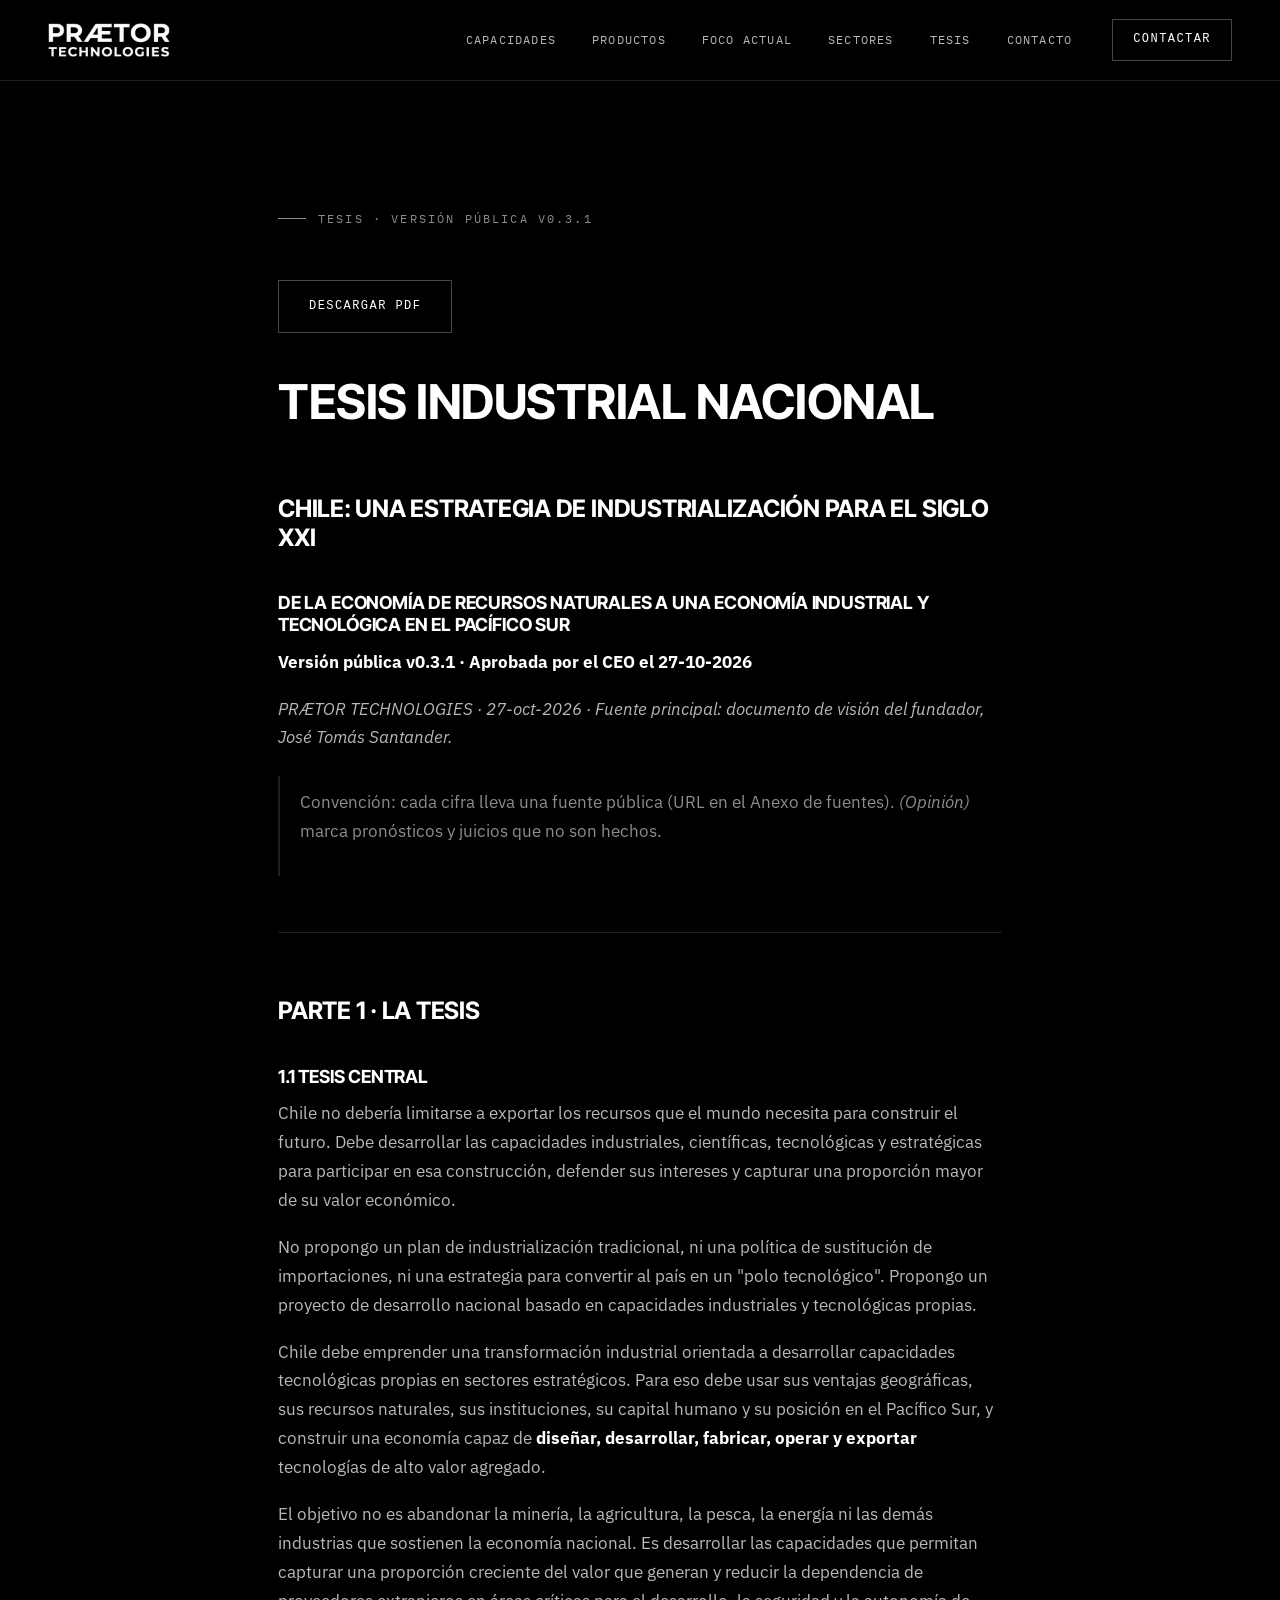
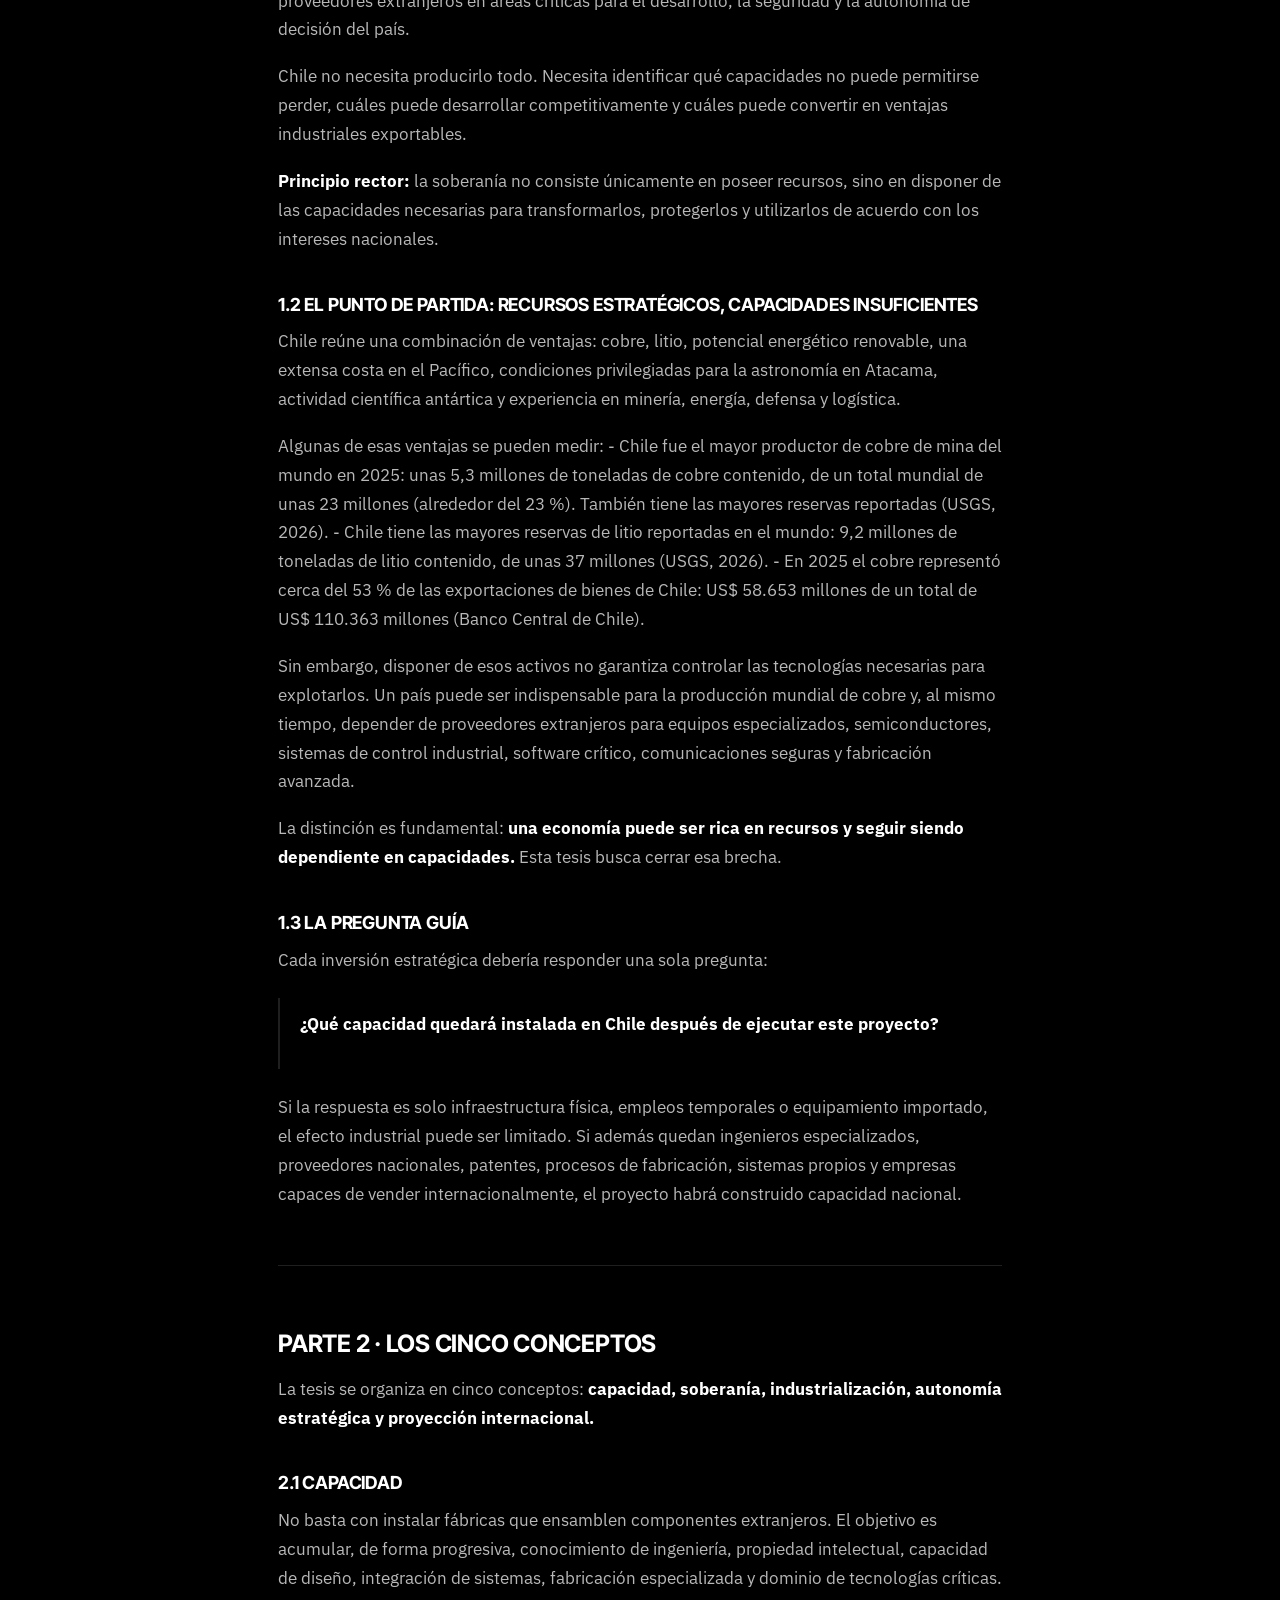
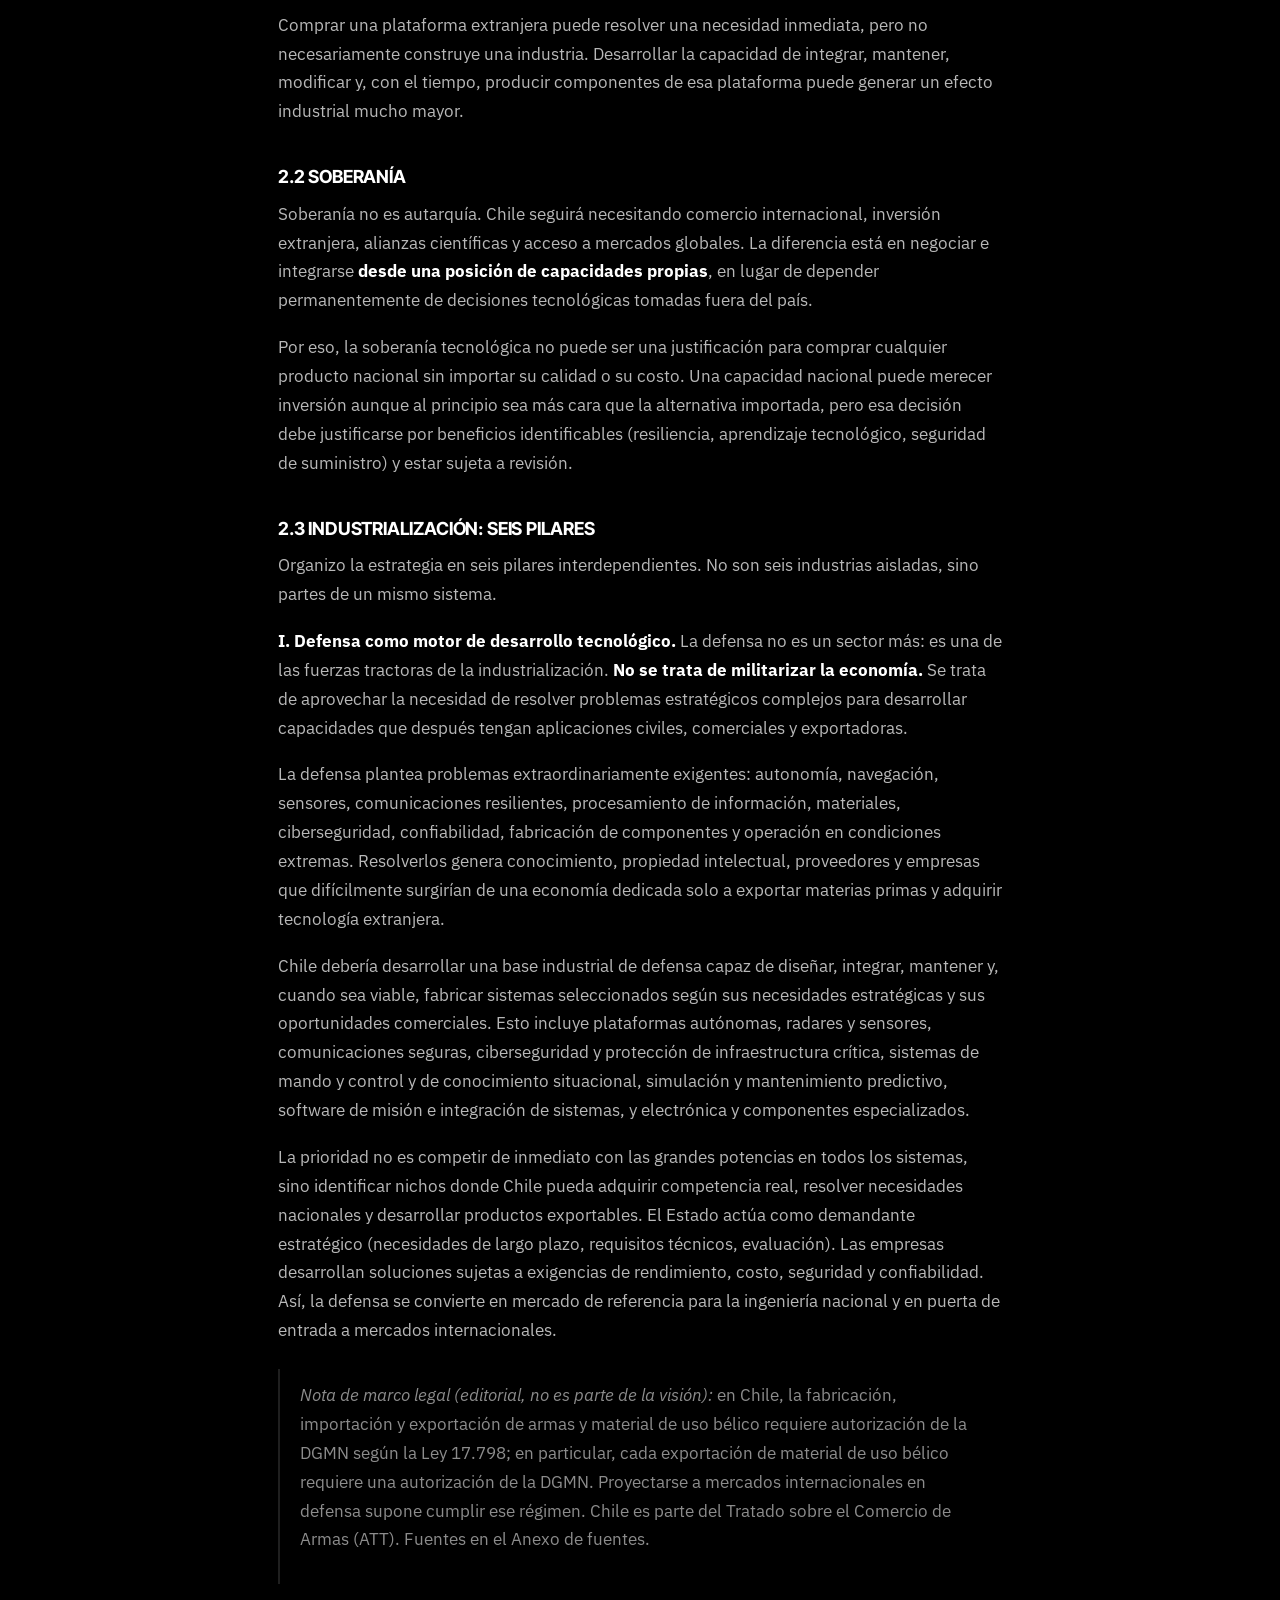
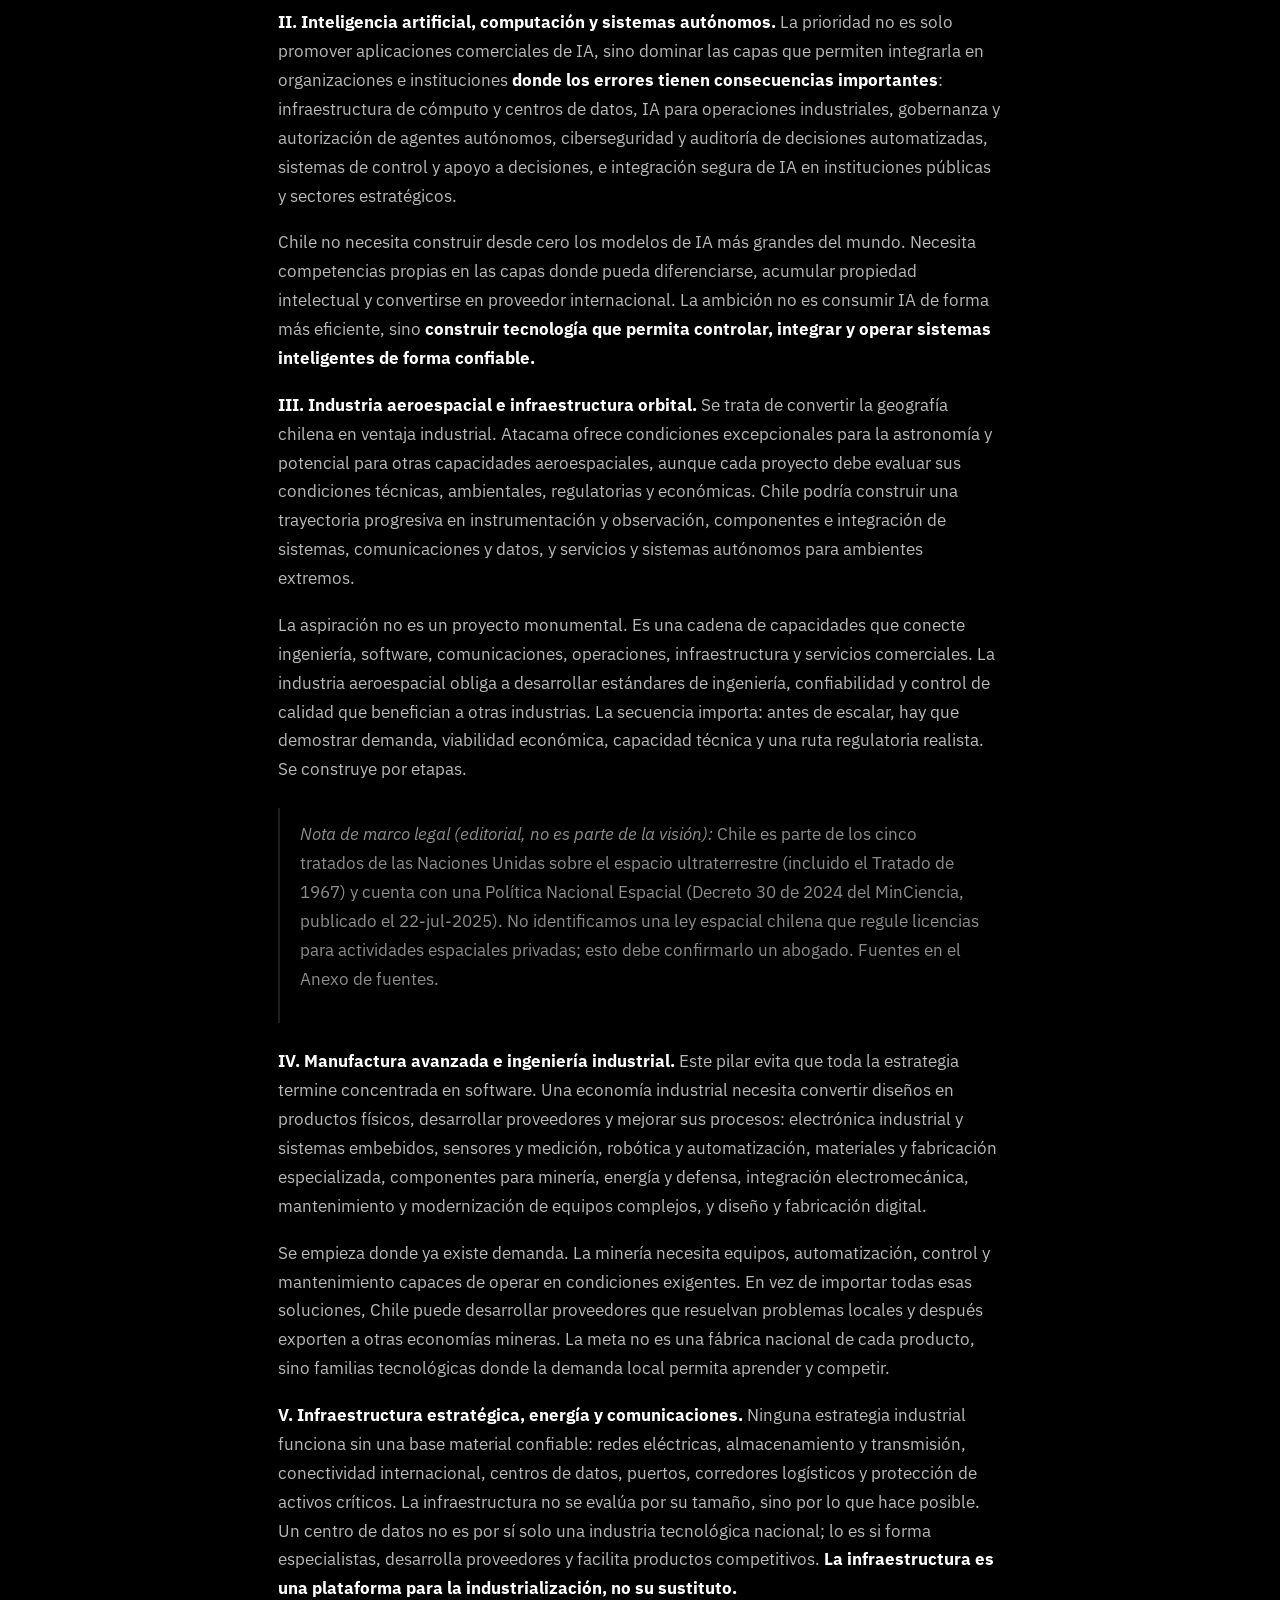
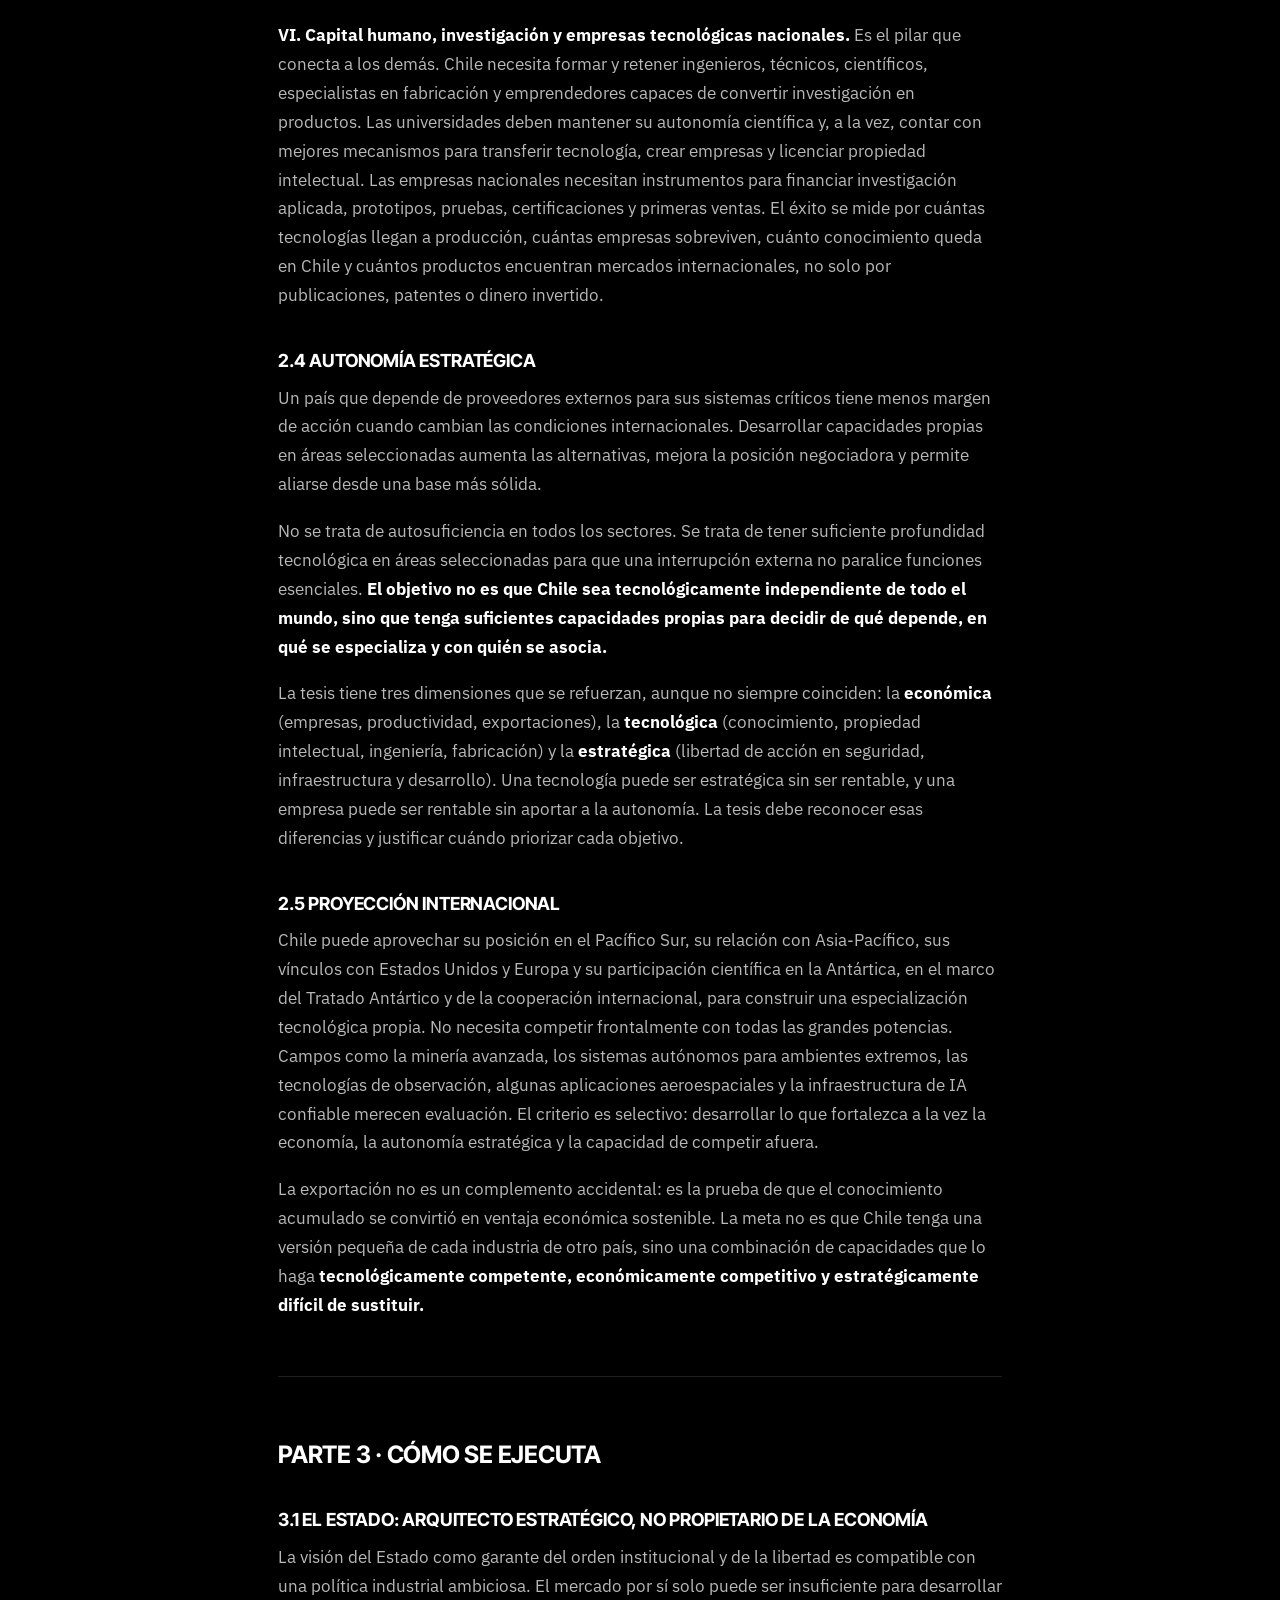
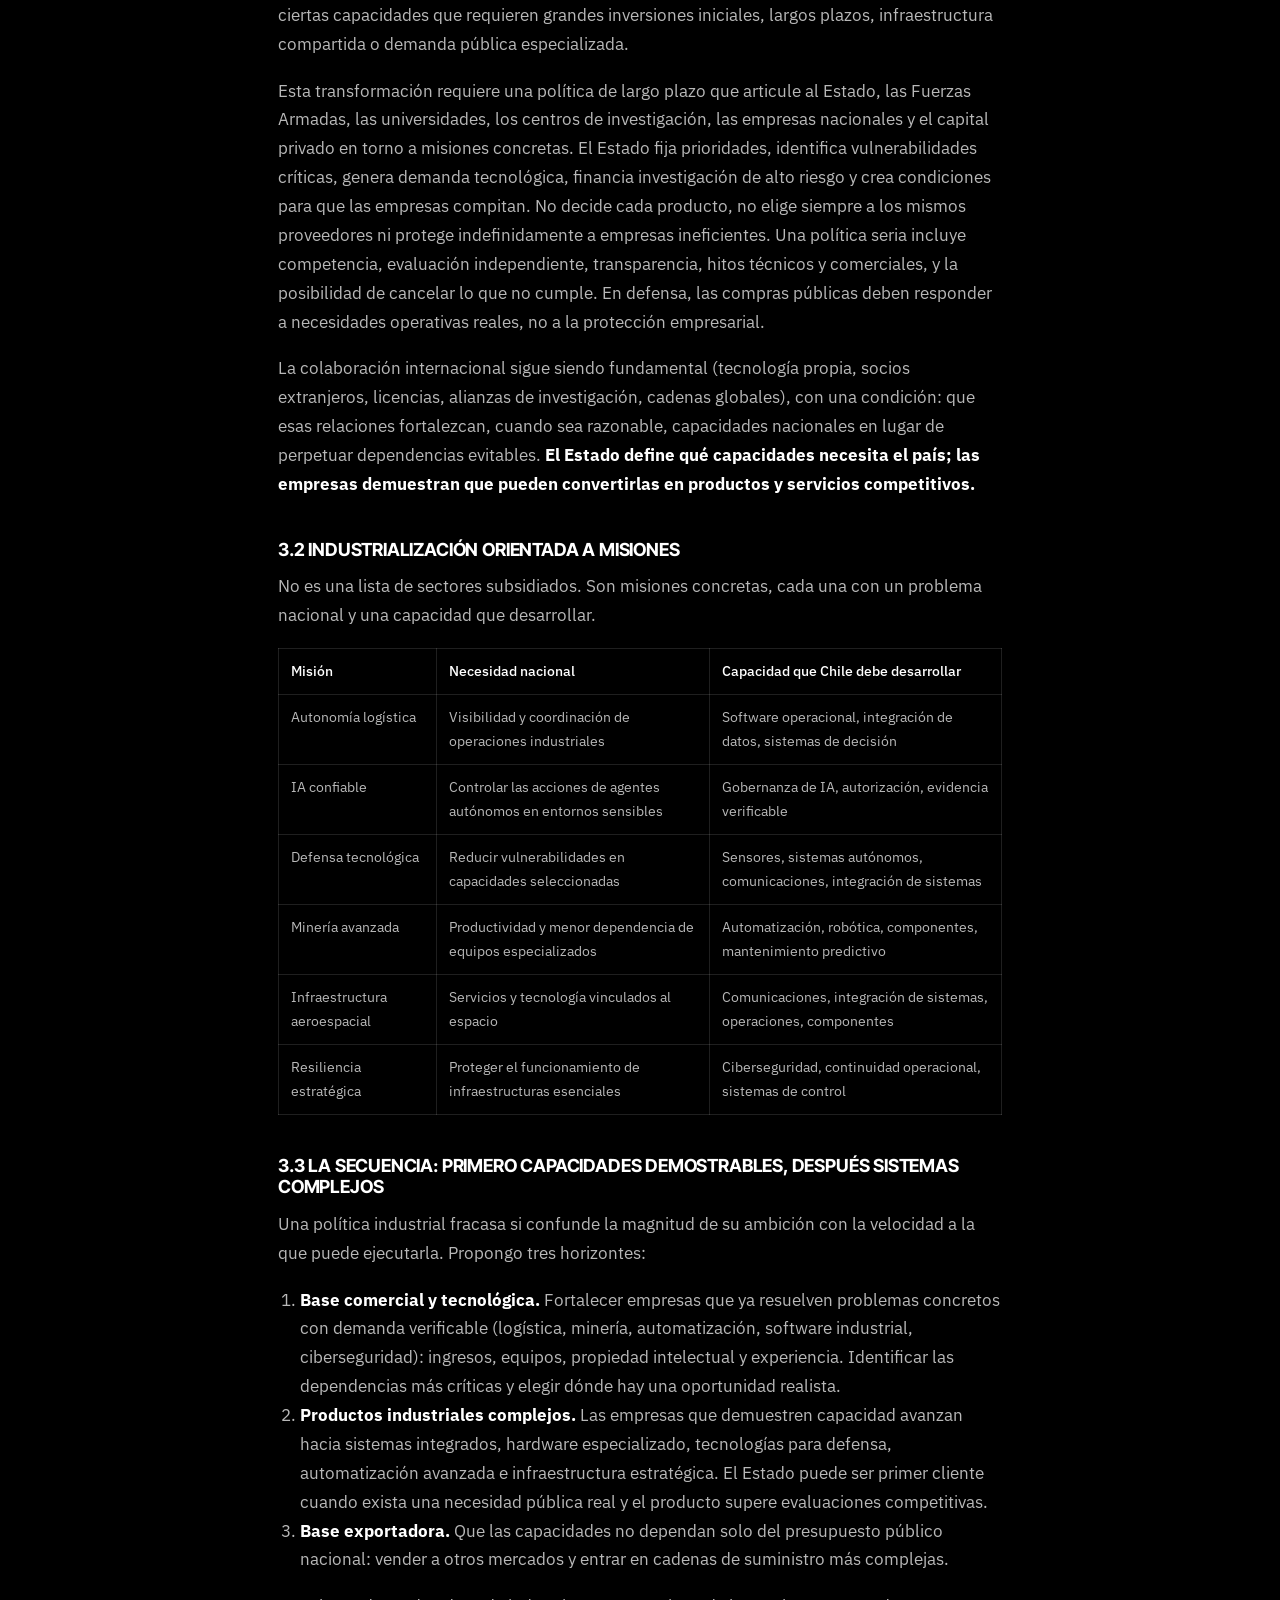
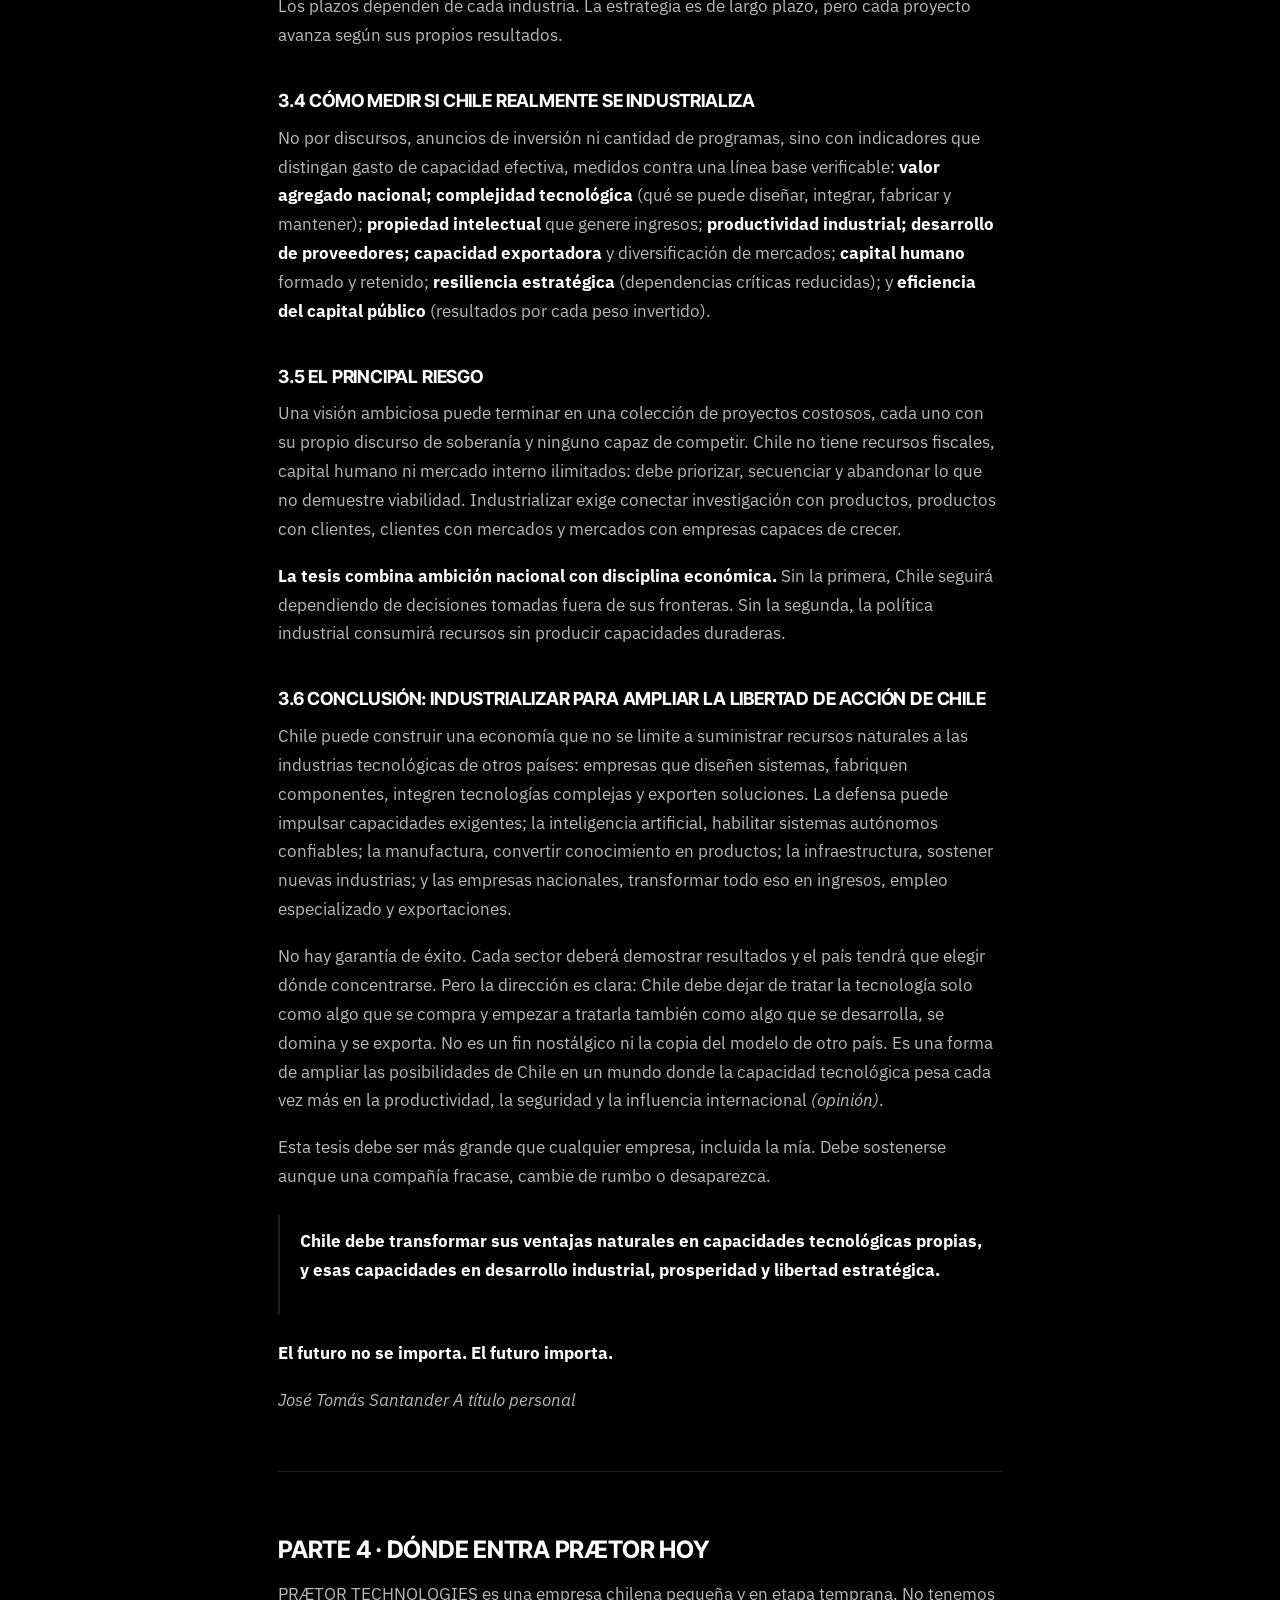
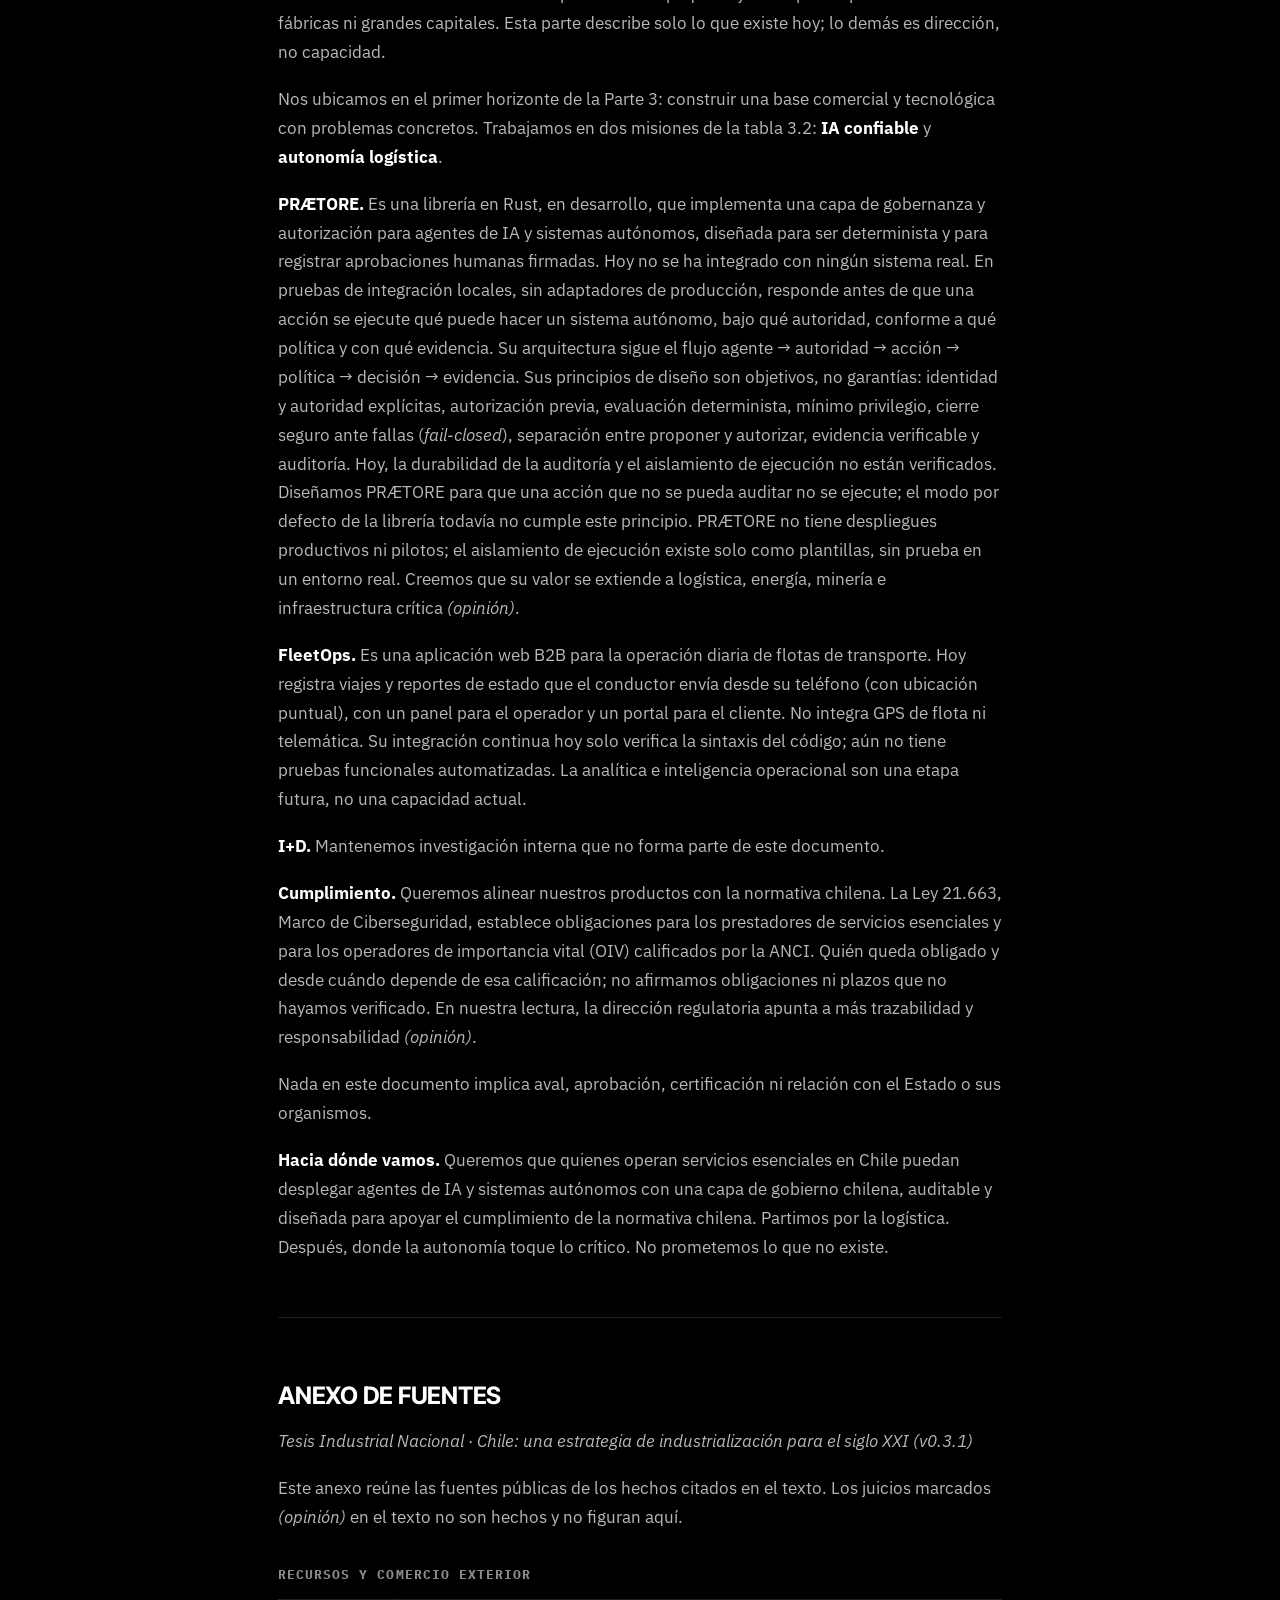
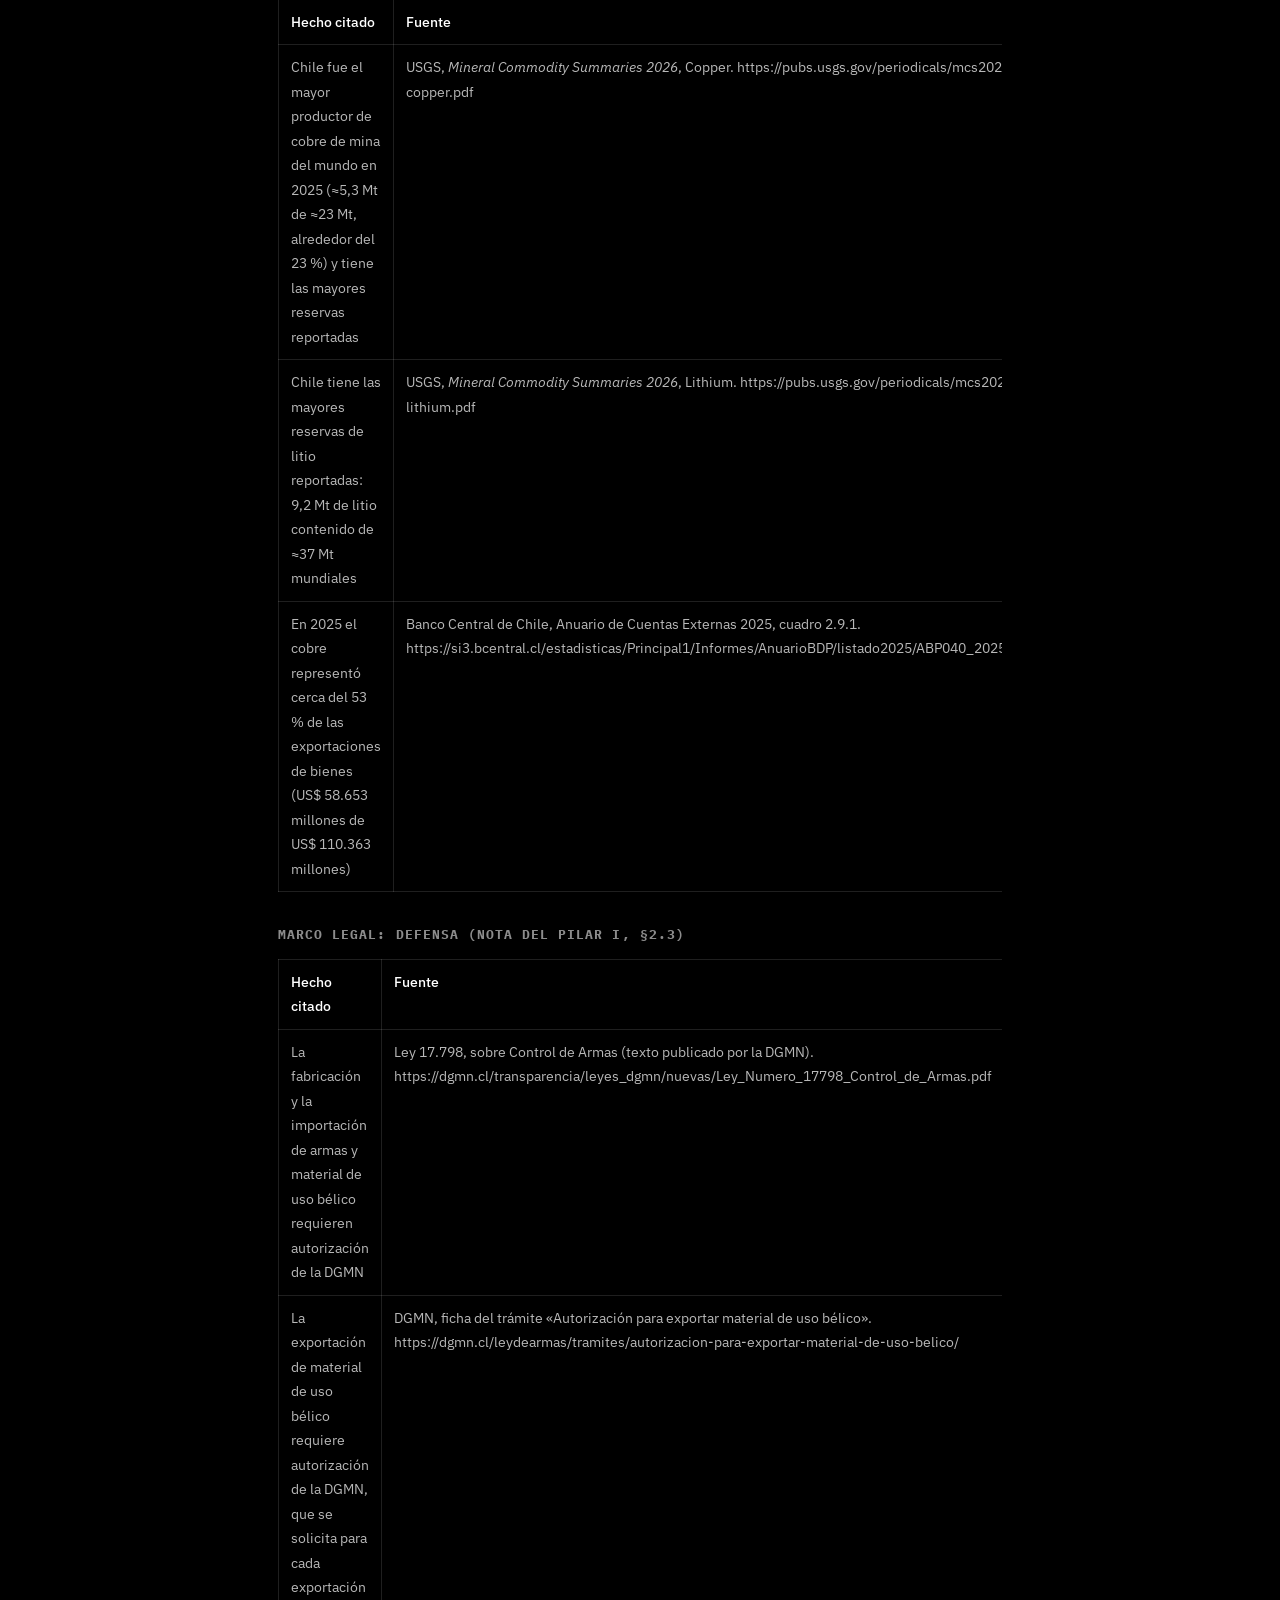
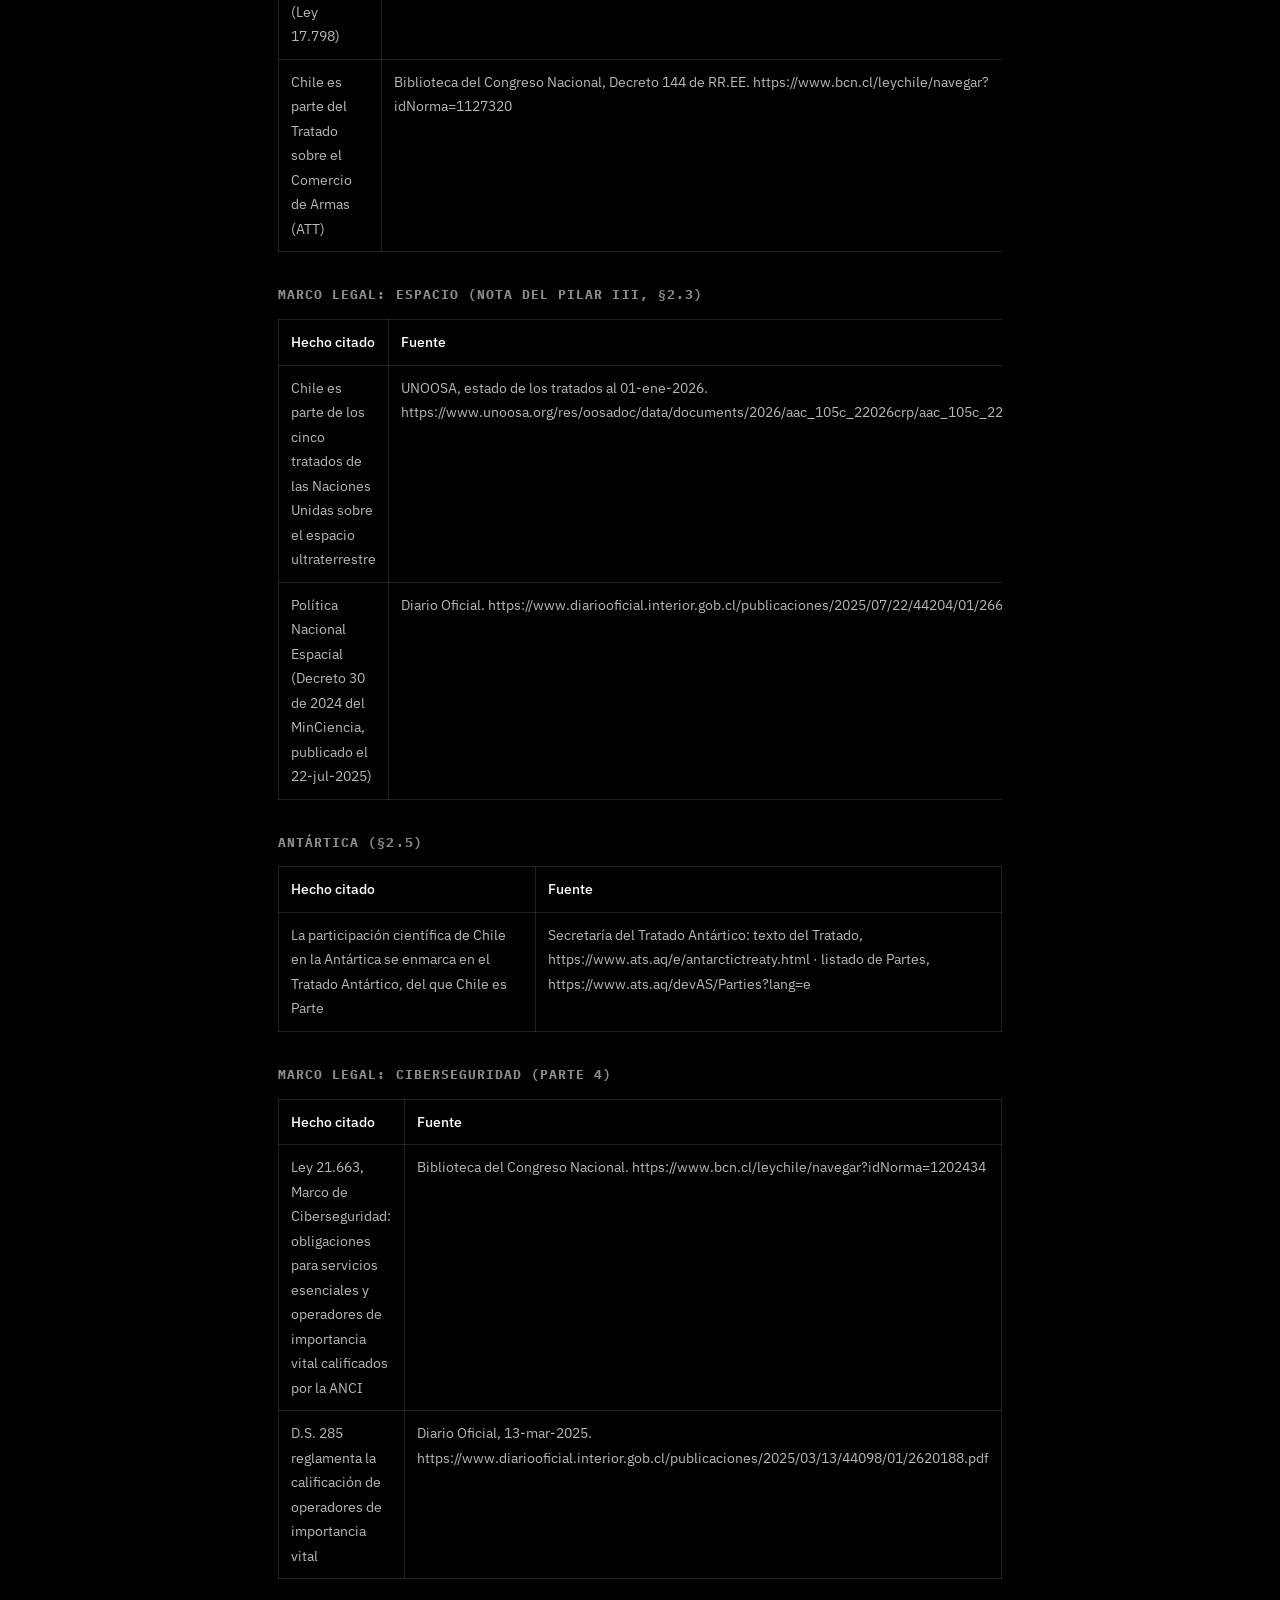
==== commit 47d83422: "Rediseño visual: negro puro, tipografía grande, hero a pantalla completa - Hero a pantalla completa " ====
--- a/tesis.html
+++ b/tesis.html
@@ -30,8 +30,6 @@
 </head>
 <body>
 
-<div class="grid-overlay" aria-hidden="true"></div>
-
 <header class="site-header">
   <div class="wrap header-inner">
     <a href="index.html#top" class="logo" aria-label="PRÆTOR TECHNOLOGIES — inicio">
@@ -45,7 +43,7 @@
       <a href="tesis.html">Tesis</a>
       <a href="index.html#contacto">Contacto</a>
     </nav>
-    <a href="index.html#contacto" class="btn btn-ghost btn-small nav-cta">Contactar</a>
+    <a href="index.html#contacto" class="btn btn-outline btn-small nav-cta">Contactar</a>
     <button class="menu-toggle" aria-label="Abrir menú" aria-expanded="false">
       <span></span><span></span><span></span>
     </button>
@@ -351,7 +349,7 @@
 
   <div class="wrap footer-bottom">
     <span>© <span class="year"></span> PRÆTOR TECHNOLOGIES</span>
-    <span class="footer-tag">Infraestructura soberana / Operaciones críticas</span>
+    <span class="footer-tag">Software de control y auditoría para operaciones críticas</span>
   </div>
 </footer>
 
--- a/style.css
+++ b/style.css
@@ -1,30 +1,28 @@
 /* ==========================================================================
    PRÆTOR TECHNOLOGIES — design tokens
-   bg graphite / steel accent / mono utility type
+   pure black / white type / single status accents / large display type
    ========================================================================== */
 
 :root{
-  --bg:            #0B0D10;
-  --bg-panel:      #101318;
-  --bg-panel-2:    #14181D;
-  --line:          #23282E;
-  --line-bright:   #34404A;
-
-  --steel:         #5B7A99;
-  --steel-bright:  #7E9AB6;
-  --steel-dim:     #44607B;
-  --amber:         #B08A4E;
-  --green:         #6FA286;
-
-  --text:          #C7CDD3;
-  --text-dim:      #767F88;
-  --text-bright:   #F5F6F7;
+  --bg:            #000000;
+  --bg-panel:      #0A0A0A;
+  --line:          rgba(255,255,255,0.12);
+  --line-bright:   rgba(255,255,255,0.28);
+
+  --amber:         #C9A15B;
+  --green:         #7BB394;
+
+  --text:          #B8B8B8;
+  --text-dim:      #8C8C8C;
+  --text-bright:   #FFFFFF;
 
   --font-display:  'Inter Tight', 'IBM Plex Sans Condensed', sans-serif;
-  --font-mono:      'IBM Plex Mono', monospace;
-  --font-body:      'IBM Plex Sans', sans-serif;
-
-  --wrap: 1180px;
+  --font-mono:     'IBM Plex Mono', monospace;
+  --font-body:     'IBM Plex Sans', sans-serif;
+
+  --wrap: 1360px;
+  --gutter: 48px;
+  --header-h: 80px;
 }
 
 *, *::before, *::after{ box-sizing: border-box; }
@@ -48,44 +46,37 @@
 
 a{ color: inherit; text-decoration: none; }
 ul{ list-style: none; margin: 0; padding: 0; }
-h1,h2,h3{ font-family: var(--font-display); color: var(--text-bright); margin: 0; }
+h1,h2,h3{
+  font-family: var(--font-display);
+  color: var(--text-bright);
+  margin: 0;
+  text-transform: uppercase;
+  letter-spacing: -0.015em;
+}
 p{ margin: 0; }
 
 .wrap{
   max-width: var(--wrap);
   margin: 0 auto;
-  padding: 0 32px;
-}
-
-::selection{ background: var(--steel); color: #05070A; }
+  padding: 0 var(--gutter);
+}
+
+::selection{ background: var(--text-bright); color: var(--bg); }
 
 :focus-visible{
-  outline: 2px solid var(--steel-bright);
+  outline: 2px solid var(--text-bright);
   outline-offset: 3px;
 }
 
-/* faint fixed grid overlay */
-.grid-overlay{
-  position: fixed;
-  inset: 0;
-  pointer-events: none;
-  z-index: 0;
-  background-image:
-    linear-gradient(to right, rgba(255,255,255,0.018) 1px, transparent 1px),
-    linear-gradient(to bottom, rgba(255,255,255,0.018) 1px, transparent 1px);
-  background-size: 64px 64px;
-  mask-image: radial-gradient(ellipse 80% 60% at 50% 0%, black 40%, transparent 90%);
-}
-
-/* scroll reveal base state (JS toggles .in-view) */
-.reveal{
+/* scroll reveal: content stays visible unless JS is running */
+.js .reveal{
   opacity: 0;
-  transform: translateY(16px);
-  transition: opacity 0.7s ease, transform 0.7s ease;
-}
-.reveal.in-view{
+  transform: translateY(24px);
+  transition: opacity 0.9s cubic-bezier(.2,.7,.2,1), transform 0.9s cubic-bezier(.2,.7,.2,1);
+}
+.js .reveal.in-view{
   opacity: 1;
-  transform: translateY(0);
+  transform: none;
 }
 
 /* ==========================================================================
@@ -96,73 +87,67 @@
   position: sticky;
   top: 0;
   z-index: 100;
-  background: rgba(10,12,14,0.86);
-  backdrop-filter: blur(10px);
+  background: rgba(0,0,0,0.88);
+  backdrop-filter: blur(12px);
   border-bottom: 1px solid var(--line);
+  transition: background 0.3s ease, border-color 0.3s ease;
+}
+
+/* homepage: header floats over the hero until the page scrolls */
+.header-overlay{
+  position: fixed;
+  left: 0;
+  right: 0;
+  background: transparent;
+  backdrop-filter: none;
+  border-bottom-color: transparent;
+}
+.header-overlay.scrolled,
+.header-overlay.menu-open{
+  background: rgba(0,0,0,0.88);
+  backdrop-filter: blur(12px);
+  border-bottom-color: var(--line);
 }
 
 .header-inner{
   display: flex;
   align-items: center;
   justify-content: space-between;
-  height: 76px;
-}
-
-.logo{
-  display: flex;
-  align-items: center;
-  gap: 10px;
-  font-family: var(--font-mono);
-  letter-spacing: 0.08em;
-}
-
-.logo-mark{
-  display: inline-flex;
-  align-items: center;
-  justify-content: center;
-  width: 30px;
-  height: 30px;
-  border: 1px solid var(--line-bright);
-  color: var(--steel-bright);
-  font-size: 15px;
-  font-weight: 600;
-}
-
-.logo-text{
-  color: var(--text-bright);
-  font-size: 15px;
-  font-weight: 600;
-}
+  height: var(--header-h);
+}
+
+.logo{ display: flex; align-items: center; }
+.logo-img{ display: block; height: 34px; width: auto; }
 
 .main-nav{
   display: flex;
-  gap: 40px;
+  gap: 36px;
+  margin-left: auto;
 }
 
 .main-nav a{
   font-family: var(--font-mono);
-  font-size: 12.5px;
-  letter-spacing: 0.06em;
-  color: var(--text-dim);
+  font-size: 12px;
+  letter-spacing: 0.1em;
+  color: var(--text);
   text-transform: uppercase;
   transition: color 0.15s ease;
 }
-
 .main-nav a:hover{ color: var(--text-bright); }
 
-.nav-cta{ margin-left: 24px; }
+.nav-cta{ margin-left: 40px; }
 
 .menu-toggle{
   display: none;
   flex-direction: column;
-  gap: 5px;
+  gap: 6px;
   background: none;
   border: none;
   cursor: pointer;
   padding: 8px;
 }
 .menu-toggle span{
-  width: 22px;
+  width: 24px;
   height: 1.5px;
   background: var(--text-bright);
 }
@@ -175,34 +160,32 @@
   display: inline-flex;
   align-items: center;
   justify-content: center;
-  padding: 13px 26px;
-  font-family: var(--font-mono);
-  font-size: 12.5px;
-  letter-spacing: 0.07em;
+  padding: 16px 30px;
+  font-family: var(--font-mono);
+  font-size: 12px;
+  font-weight: 500;
+  letter-spacing: 0.12em;
   text-transform: uppercase;
   border: 1px solid transparent;
-  transition: all 0.18s ease;
+  transition: background 0.2s ease, color 0.2s ease, border-color 0.2s ease;
   cursor: pointer;
   white-space: nowrap;
 }
 
 .btn-primary{
-  background: var(--steel);
-  color: #06090C;
-  border-color: var(--steel);
-}
-.btn-primary:hover{ background: var(--steel-bright); border-color: var(--steel-bright); }
+  background: var(--text-bright);
+  color: var(--bg);
+  border-color: var(--text-bright);
+}
+.btn-primary:hover{ background: transparent; color: var(--text-bright); }
 
 .btn-outline{
   border-color: var(--line-bright);
   color: var(--text-bright);
 }
-.btn-outline:hover{ border-color: var(--steel-bright); color: var(--steel-bright); }
-
-.btn-ghost{ color: var(--text-bright); border: 1px solid var(--line-bright); }
-.btn-ghost:hover{ border-color: var(--steel-bright); color: var(--steel-bright); }
-
-.btn-small{ padding: 9px 18px; }
+.btn-outline:hover{ background: var(--text-bright); border-color: var(--text-bright); color: var(--bg); }
+
+.btn-small{ padding: 10px 20px; }
 
 /* ==========================================================================
    Eyebrow / labels
@@ -211,13 +194,13 @@
 .eyebrow{
   display: inline-flex;
   align-items: center;
-  gap: 10px;
-  font-family: var(--font-mono);
-  font-size: 12px;
-  letter-spacing: 0.16em;
-  color: var(--steel-bright);
-  text-transform: uppercase;
-  margin: 0 0 24px;
+  gap: 12px;
+  font-family: var(--font-mono);
+  font-size: 12px;
+  letter-spacing: 0.18em;
+  color: var(--text);
+  text-transform: uppercase;
+  margin: 0 0 28px;
 }
 
 .eyebrow-dot{
@@ -225,139 +208,151 @@
   height: 6px;
   background: var(--green);
   border-radius: 50%;
-  box-shadow: 0 0 0 3px rgba(111,162,134,0.15);
   animation: pulse-dot 2.4s ease-in-out infinite;
 }
 
 @keyframes pulse-dot{
-  0%, 100%{ box-shadow: 0 0 0 3px rgba(111,162,134,0.15); }
-  50%{ box-shadow: 0 0 0 6px rgba(111,162,134,0.08); }
+  0%, 100%{ box-shadow: 0 0 0 3px rgba(123,179,148,0.18); }
+  50%{ box-shadow: 0 0 0 7px rgba(123,179,148,0.05); }
 }
 
 .eyebrow-static{ color: var(--text-dim); }
 .eyebrow-static::before{
   content: '';
-  width: 22px;
+  width: 28px;
   height: 1px;
-  background: var(--line-bright);
+  background: var(--text-dim);
   display: inline-block;
 }
 
 /* ==========================================================================
-   Hero
+   Hero — full-bleed, headline anchored bottom-left
    ========================================================================== */
 
 .hero{
   position: relative;
-  padding: 160px 0 0;
-  z-index: 1;
+  min-height: 100vh;
+  min-height: 100svh;
+  display: flex;
+  flex-direction: column;
+  justify-content: flex-end;
+  padding: calc(var(--header-h) + 60px) 0 0;
   overflow: hidden;
-}
-
-.hero-bg{
+  isolation: isolate;
+}
+
+.hero-media{
   position: absolute;
   inset: 0;
   z-index: -1;
-  mask-image: radial-gradient(ellipse 70% 65% at 68% 30%, black 0%, transparent 75%);
-  -webkit-mask-image: radial-gradient(ellipse 70% 65% at 68% 30%, black 0%, transparent 75%);
-}
-.hero-bg svg{ width: 100%; height: 100%; display: block; }
-
-.hero-inner{
-  max-width: 760px;
-  text-align: left;
+  background: var(--bg) url("assets/hero-poster.jpg") center / cover no-repeat;
+}
+.hero-video{
+  position: absolute;
+  inset: 0;
+  width: 100%;
+  height: 100%;
+  object-fit: cover;
+}
+.hero-overlay{
+  position: absolute;
+  inset: 0;
+  background:
+    linear-gradient(180deg, rgba(0,0,0,0.55) 0%, rgba(0,0,0,0) 25%),
+    linear-gradient(0deg, rgba(0,0,0,0.92) 0%, rgba(0,0,0,0.35) 55%, rgba(0,0,0,0.15) 100%);
+}
+
+.hero > .wrap{ width: 100%; }
+
+.hero-title{
+  font-size: clamp(2.6rem, 7.4vw, 7.5rem);
+  line-height: 0.94;
+  font-weight: 600;
+  letter-spacing: -0.03em;
+  margin-bottom: 48px;
+  max-width: 14ch;
+}
+.hero-title br{ display: none; }
+
+.hero-foot{
+  display: flex;
+  align-items: flex-end;
+  justify-content: space-between;
+  gap: 48px;
+  flex-wrap: wrap;
+  padding-bottom: 56px;
+}
+
+.hero-sub{
+  font-size: 1.08rem;
+  line-height: 1.6;
+  color: var(--text);
+  max-width: 520px;
+}
+
+.hero-actions{
+  display: flex;
+  gap: 12px;
+  flex-wrap: wrap;
+}
+
+.hero-meta{
+  display: flex;
+  justify-content: space-between;
+  align-items: center;
   position: relative;
-}
-
-.hero-title{
-  font-size: clamp(2.4rem, 5.2vw, 4rem);
-  line-height: 1.08;
-  font-weight: 600;
-  letter-spacing: -0.01em;
-  margin-bottom: 28px;
-}
-
-.hero-sub{
-  font-size: 1.1rem;
-  line-height: 1.65;
-  color: var(--text);
-  max-width: 580px;
-  margin-bottom: 44px;
-}
-
-.hero-actions{
-  display: flex;
-  gap: 16px;
-  margin-bottom: 100px;
-  flex-wrap: wrap;
-}
-
-/* telemetry strip — signature element, slow marquee */
-.telemetry-strip{
+  padding-top: 20px;
+  padding-bottom: 20px;
+  font-family: var(--font-mono);
+  font-size: 11px;
+  letter-spacing: 0.16em;
+  text-transform: uppercase;
+  color: var(--text-dim);
+}
+
+.hero-meta::before{
+  content: '';
+  position: absolute;
+  top: 0;
+  left: var(--gutter);
+  right: var(--gutter);
   border-top: 1px solid var(--line);
-  border-bottom: 1px solid var(--line);
-  background: var(--bg-panel);
-  overflow: hidden;
-}
-
-.telemetry-track{
-  display: flex;
-  width: max-content;
-  animation: telemetry-scroll 38s linear infinite;
-}
-
-.telemetry-strip:hover .telemetry-track{ animation-play-state: paused; }
-
-@keyframes telemetry-scroll{
-  from{ transform: translateX(0); }
-  to{ transform: translateX(-50%); }
+}
+
+.hero-scroll{ display: inline-flex; align-items: center; gap: 12px; }
+.hero-scroll i{
+  width: 1px;
+  height: 22px;
+  background: linear-gradient(var(--text-bright), transparent);
+  animation: scroll-cue 2.2s ease-in-out infinite;
+  transform-origin: top;
+}
+@keyframes scroll-cue{
+  0%{ transform: scaleY(0); opacity: 1; }
+  70%{ transform: scaleY(1); opacity: 1; }
+  100%{ transform: scaleY(1); opacity: 0; }
 }
 
 @media (prefers-reduced-motion: reduce){
-  .telemetry-track{ animation: none; }
-}
-
-.telemetry-inner{
-  display: flex;
-  align-items: center;
-  gap: 18px;
-  padding: 14px 32px;
-  font-family: var(--font-mono);
-  font-size: 11.5px;
-  letter-spacing: 0.04em;
-  color: var(--text-dim);
-  white-space: nowrap;
-  flex-shrink: 0;
-}
-
-.telemetry-item em{
-  font-style: normal;
-  color: var(--text-dim);
-  opacity: 0.7;
-  margin-right: 8px;
-}
-.telemetry-item{ color: var(--steel-bright); }
-
-.telemetry-sep{ color: var(--line-bright); }
-
-/* ==========================================================================
-   Philosophy
+  .hero-video{ display: none; }
+}
+
+/* ==========================================================================
+   Philosophy — one large statement
    ========================================================================== */
 
 .philosophy{
-  padding: 120px 0;
-  border-bottom: 1px solid var(--line);
-  position: relative;
-  z-index: 1;
+  padding: 200px 0;
 }
 
 .philosophy-text{
   font-family: var(--font-display);
-  font-size: clamp(1.5rem, 3vw, 2.3rem);
-  line-height: 1.5;
-  color: var(--text-dim);
+  font-size: clamp(1.9rem, 4.4vw, 4.2rem);
+  line-height: 1.12;
+  letter-spacing: -0.025em;
+  color: #5E5E5E;
   font-weight: 500;
-  max-width: 880px;
+  max-width: 22ch;
 }
 
 .philosophy-text .hl{ color: var(--text-bright); }
@@ -367,655 +362,448 @@
    ========================================================================== */
 
 .section-head{
-  max-width: 640px;
-  margin-bottom: 64px;
+  max-width: 900px;
+  margin-bottom: 80px;
 }
 
 .section-head h2{
-  font-size: clamp(1.7rem, 3vw, 2.3rem);
+  font-size: clamp(2.2rem, 5vw, 4.6rem);
   font-weight: 600;
-  line-height: 1.25;
-  margin-bottom: 18px;
+  line-height: 0.98;
+  letter-spacing: -0.03em;
 }
 
 .section-lede{
-  color: var(--text-dim);
+  color: var(--text);
+  font-size: 1.1rem;
+  line-height: 1.6;
+  max-width: 600px;
+  margin-top: 28px;
+}
+
+/* ==========================================================================
+   Capabilities — numbered full-width rows
+   ========================================================================== */
+
+.capabilities{
+  padding: 140px 0 160px;
+  border-top: 1px solid var(--line);
+}
+
+.capability-list{ border-top: 1px solid var(--line); }
+
+.capability-row{
+  display: grid;
+  grid-template-columns: 120px 1fr 1fr;
+  gap: 32px;
+  align-items: baseline;
+  padding: 44px 0;
+  border-bottom: 1px solid var(--line);
+  transition: padding-left 0.35s ease;
+}
+.capability-row:hover{ padding-left: 16px; }
+
+.capability-index{
+  font-family: var(--font-mono);
+  font-size: 12px;
+  letter-spacing: 0.1em;
+  color: var(--text-dim);
+}
+
+.capability-name{
+  font-size: clamp(1.5rem, 2.8vw, 2.6rem);
+  font-weight: 600;
+  line-height: 1.05;
+}
+
+.capability-desc{
   font-size: 1.02rem;
   line-height: 1.6;
-}
-
-/* ==========================================================================
-   Capabilities
-   ========================================================================== */
-
-.capabilities{
-  padding: 110px 0;
-  border-bottom: 1px solid var(--line);
-  position: relative;
-  z-index: 1;
-}
-
-.capability-grid{
+  color: var(--text);
+  max-width: 440px;
+}
+
+/* ==========================================================================
+   Products — each product is a full-width panel with an oversized name
+   ========================================================================== */
+
+.products{
+  padding: 140px 0 0;
+  border-top: 1px solid var(--line);
+}
+
+.product{
+  border-top: 1px solid var(--line);
+  padding: 72px 0 96px;
+}
+.product + .product{ background: var(--bg-panel); }
+
+.product-head{
+  display: flex;
+  align-items: center;
+  justify-content: space-between;
+  margin-bottom: 24px;
+}
+
+.product-index{
+  font-family: var(--font-mono);
+  font-size: 12px;
+  letter-spacing: 0.1em;
+  color: var(--text-dim);
+}
+
+.product-status{
+  font-family: var(--font-mono);
+  font-size: 11px;
+  letter-spacing: 0.14em;
+  text-transform: uppercase;
+  padding: 6px 12px;
+  border: 1px solid;
+}
+
+.status-neutral{ color: var(--text); border-color: var(--line-bright); }
+.status-dev{ color: var(--amber); border-color: rgba(201,161,91,0.45); }
+
+.product-name{
+  font-size: clamp(3.6rem, 13vw, 12rem);
+  font-weight: 700;
+  line-height: 0.85;
+  letter-spacing: -0.045em;
+  margin-bottom: 64px;
+}
+
+.product-body{
   display: grid;
-  grid-template-columns: repeat(4, 1fr);
-  gap: 1px;
-  background: var(--line);
-  border: 1px solid var(--line);
-}
-
-.capability-block{
-  background: var(--bg-panel);
-  padding: 34px 26px 38px;
-  transition: background 0.25s ease, box-shadow 0.25s ease;
-}
-
-.capability-block:hover{
-  background: var(--bg-panel-2);
-  box-shadow: inset 0 1px 0 var(--steel-dim);
-}
-
-.capability-index{
-  display: block;
-  font-family: var(--font-mono);
-  font-size: 11.5px;
-  color: var(--text-dim);
-  margin-bottom: 22px;
-}
-
-.capability-name{
-  font-family: var(--font-mono);
-  font-size: 0.95rem;
-  font-weight: 600;
-  letter-spacing: 0.03em;
-  text-transform: uppercase;
-  color: var(--steel-bright);
-  margin-bottom: 14px;
-}
-
-.capability-desc{
-  font-size: 0.88rem;
-  line-height: 1.6;
-  color: var(--text-dim);
-}
-
-/* ==========================================================================
-   Products
-   ========================================================================== */
-
-.products{
-  padding: 130px 0;
-  border-bottom: 1px solid var(--line);
-  position: relative;
-  z-index: 1;
-}
-
-.product-list{
-  display: flex;
-  flex-direction: column;
-  gap: 1px;
-  background: var(--line);
-  border: 1px solid var(--line);
-}
-
-.product-row{
-  background: var(--bg-panel);
-  padding: 52px;
-  position: relative;
-  display: grid;
-  grid-template-columns: 1.1fr 0.9fr;
-  gap: 56px;
-  align-items: center;
-  transition: box-shadow 0.3s ease;
-}
-
-.product-row:hover{
-  box-shadow: inset 0 0 0 1px var(--steel-dim);
-}
-
-/* bracket-frame: subtle corner marks on key content blocks */
-.bracket-frame::before,
-.bracket-frame::after{
-  content: '';
-  position: absolute;
-  width: 12px;
-  height: 12px;
-  border-color: var(--line-bright);
-  border-style: solid;
-  opacity: 0.9;
-}
-.bracket-frame::before{
-  top: 14px; left: 14px;
-  border-width: 1px 0 0 1px;
-}
-.bracket-frame::after{
-  bottom: 14px; right: 14px;
-  border-width: 0 1px 1px 0;
-}
-
-.product-head{
-  display: flex;
-  align-items: center;
-  gap: 16px;
-  margin-bottom: 28px;
-}
-
-.product-status{
-  font-family: var(--font-mono);
-  font-size: 10.5px;
-  letter-spacing: 0.1em;
-  text-transform: uppercase;
-  padding: 5px 10px;
-  border: 1px solid;
-}
-
-.status-live{ color: var(--green); border-color: rgba(111,162,134,0.4); }
-.status-dev{ color: var(--amber); border-color: rgba(176,138,78,0.4); }
-.status-fw{ color: var(--steel-bright); border-color: rgba(150,172,192,0.4); }
-
-.product-index{
-  font-family: var(--font-mono);
-  font-size: 12px;
-  color: var(--text-dim);
-}
-
-.product-name{
-  font-size: 1.4rem;
-  font-weight: 600;
-  margin-bottom: 6px;
+  grid-template-columns: 1.2fr 1fr;
+  gap: 96px;
 }
 
 .product-kicker{
   font-family: var(--font-mono);
-  font-size: 11.5px;
-  letter-spacing: 0.06em;
-  color: var(--steel-bright);
-  text-transform: uppercase;
-  margin-bottom: 22px;
+  font-size: 12px;
+  letter-spacing: 0.12em;
+  color: var(--text-bright);
+  text-transform: uppercase;
+  margin-bottom: 24px;
 }
 
 .product-desc{
   color: var(--text);
-  font-size: 0.96rem;
-  line-height: 1.65;
+  font-size: 1.08rem;
+  line-height: 1.7;
+  margin-bottom: 36px;
+  max-width: 620px;
+}
+
+.product-features{ border-top: 1px solid var(--line); }
+
+.product-features li{
+  font-size: 1rem;
+  color: var(--text-bright);
+  padding: 18px 0;
+  border-bottom: 1px solid var(--line);
+  display: flex;
+  gap: 16px;
+}
+.product-features li::before{
+  content: '—';
+  color: var(--text-dim);
+}
+
+/* ---- flow diagram: horizontal pipeline ---- */
+
+.flow-diagram{
+  display: flex;
+  align-items: center;
+  margin-top: 80px;
+}
+
+.flow-node{
+  flex: 1;
+  padding: 26px 24px;
+  border: 1px solid var(--line-bright);
+  font-family: var(--font-mono);
+  font-size: 12px;
+  letter-spacing: 0.1em;
+  color: var(--text-bright);
+  text-transform: uppercase;
+  transition: background 0.25s ease, color 0.25s ease;
+}
+.flow-node span{
+  display: block;
+  color: var(--text-dim);
   margin-bottom: 26px;
 }
-
-.product-features{
-  display: flex;
-  flex-direction: column;
-  gap: 11px;
+.flow-node:hover{ background: var(--text-bright); color: var(--bg); }
+.flow-node-core{ background: var(--text-bright); color: var(--bg); }
+.flow-node-core span{ color: #555; }
+
+.flow-connector{
+  flex: 0 0 40px;
+  height: 1px;
+  background: var(--line-bright);
+}
+
+/* ==========================================================================
+   Current focus / timeline
+   ========================================================================== */
+
+.focus{
+  padding: 140px 0;
   border-top: 1px solid var(--line);
-  padding-top: 22px;
-}
-
-.product-features li{
-  font-size: 0.88rem;
-  color: var(--text-dim);
-  padding-left: 16px;
-  position: relative;
-}
-
-.product-features li::before{
-  content: '';
-  position: absolute;
-  left: 0;
-  top: 8px;
-  width: 6px;
-  height: 1px;
-  background: var(--steel);
-}
-
-.product-visual{
-  display: flex;
-  align-items: center;
-  justify-content: center;
-}
-
-/* ---- mockup device ---- */
-
-.mockup-device{
-  width: 100%;
-  max-width: 320px;
-  background: var(--bg);
-  border: 1px solid var(--line-bright);
-  box-shadow: 0 0 0 1px rgba(0,0,0,0.4), 0 24px 60px -20px rgba(0,0,0,0.6);
-}
-
-.mockup-titlebar{
-  display: flex;
-  align-items: center;
-  gap: 10px;
-  padding: 14px 18px;
+}
+
+.focus-inner{
+  display: grid;
+  grid-template-columns: 1fr 1.2fr;
+  gap: 64px;
+}
+.focus-inner .section-head{ margin-bottom: 0; }
+
+.timeline-year{
+  font-family: var(--font-mono);
+  font-size: 12px;
+  letter-spacing: 0.14em;
+  color: var(--text-dim);
+  margin-bottom: 20px;
+}
+
+.timeline-list{ border-top: 1px solid var(--line); }
+
+.timeline-item{
+  display: flex;
+  align-items: center;
+  gap: 20px;
+  padding: 30px 0;
   border-bottom: 1px solid var(--line);
-  background: var(--bg-panel);
-}
-
-.mockup-dot{
+}
+
+.timeline-marker{
   width: 8px;
   height: 8px;
   border-radius: 50%;
-  background: var(--green);
-  box-shadow: 0 0 8px rgba(111,162,134,0.5);
-}
-
-.mockup-app-name{
-  font-family: var(--font-mono);
-  font-size: 11.5px;
-  letter-spacing: 0.06em;
-  color: var(--text-dim);
-  text-transform: uppercase;
-}
-
-.mockup-body{ padding: 22px 20px 24px; }
-
-.mockup-id-row{
-  display: flex;
-  align-items: center;
-  justify-content: space-between;
-  margin-bottom: 18px;
-}
-
-.mockup-id{
-  font-family: var(--font-mono);
-  font-size: 1.2rem;
-  font-weight: 600;
-  color: var(--text-bright);
-  letter-spacing: 0.04em;
-}
-
-.mockup-badge{
-  font-family: var(--font-mono);
-  font-size: 10.5px;
-  color: var(--amber);
-  letter-spacing: 0.04em;
-}
-
-.mockup-divider{
-  height: 1px;
-  background: var(--line);
-  margin-bottom: 18px;
-}
-
-.mockup-field{
-  display: flex;
-  align-items: center;
-  justify-content: space-between;
-  padding: 9px 0;
-}
-
-.mockup-label{
-  font-family: var(--font-mono);
-  font-size: 11px;
-  color: var(--text-dim);
-  text-transform: uppercase;
-  letter-spacing: 0.03em;
-}
-
-.mockup-value{
-  font-family: var(--font-mono);
-  font-size: 12.5px;
-  color: var(--text);
-}
-
-.mockup-value-status{ color: var(--amber); }
-
-.mockup-map{
-  margin-top: 18px;
-  height: 90px;
-  border: 1px solid var(--line);
-  background:
-    linear-gradient(rgba(150,172,192,0.06) 1px, transparent 1px) 0 0/16px 16px,
-    linear-gradient(90deg, rgba(150,172,192,0.06) 1px, transparent 1px) 0 0/16px 16px,
-    var(--bg-panel);
-  position: relative;
-  overflow: hidden;
-}
-
-.mockup-map-pulse{
-  position: absolute;
-  top: 50%;
-  left: 42%;
-  width: 8px;
-  height: 8px;
-  margin: -4px 0 0 -4px;
-  border-radius: 50%;
-  background: var(--steel-bright);
-}
-.mockup-map-pulse::before{
-  content: '';
-  position: absolute;
-  inset: -8px;
-  border-radius: 50%;
-  border: 1px solid var(--steel-bright);
-  animation: map-ping 2.2s ease-out infinite;
-}
-
-@keyframes map-ping{
-  0%{ transform: scale(0.4); opacity: 0.8; }
-  100%{ transform: scale(2.2); opacity: 0; }
-}
-
-/* ---- flow diagrams ---- */
-
-.flow-diagram{
-  display: flex;
-  flex-direction: column;
-  align-items: center;
-  width: 100%;
-  max-width: 300px;
-}
-
-.flow-node{
-  width: 100%;
-  padding: 16px 20px;
-  text-align: center;
-  border: 1px solid var(--line-bright);
-  background: var(--bg);
-  font-family: var(--font-mono);
-  font-size: 12.5px;
-  letter-spacing: 0.04em;
-  color: var(--text);
-  text-transform: uppercase;
-  transition: border-color 0.25s ease, box-shadow 0.25s ease;
-}
-
-.flow-node-core{
-  color: var(--steel-bright);
-  border-color: var(--steel-dim);
-}
-
-.flow-diagram:hover .flow-node{
-  border-color: var(--steel);
-  box-shadow: 0 0 16px -6px rgba(150,172,192,0.35);
-}
-
-.flow-connector{
-  width: 1px;
-  height: 30px;
-  background: linear-gradient(to bottom, var(--line-bright), var(--line-bright) 70%, transparent 70%, transparent 100%);
-  background-size: 1px 8px;
-  position: relative;
-}
-
-.flow-connector::after{
-  content: '';
-  position: absolute;
-  bottom: -1px;
-  left: 50%;
-  width: 6px;
-  height: 6px;
-  transform: translateX(-50%) rotate(45deg);
-  border-right: 1px solid var(--line-bright);
-  border-bottom: 1px solid var(--line-bright);
-}
-
-/* ==========================================================================
-   Current focus / timeline
-   ========================================================================== */
-
-.focus{
-  padding: 110px 0;
-  border-bottom: 1px solid var(--line);
-  position: relative;
-  z-index: 1;
-}
-
-.timeline{
-  max-width: 640px;
-}
-
-.timeline-year{
-  font-family: var(--font-mono);
-  font-size: 12px;
-  letter-spacing: 0.12em;
-  color: var(--text-dim);
-  margin-bottom: 22px;
-}
-
-.timeline-list{
-  border-left: 1px solid var(--line-bright);
-}
-
-.timeline-item{
-  display: flex;
-  align-items: center;
-  gap: 18px;
-  padding: 20px 0 20px 28px;
-  position: relative;
-}
-
-.timeline-marker{
-  position: absolute;
-  left: -9.5px;
-  width: 18px;
-  height: 18px;
-  display: flex;
-  align-items: center;
-  justify-content: center;
-  font-size: 11px;
-  background: var(--bg);
-  border-radius: 50%;
-}
-
-.marker-done{ color: var(--green); border: 1px solid var(--green); }
-.marker-active{ color: var(--amber); border: 1px solid var(--amber); animation: pulse-dot 2.2s ease-in-out infinite; }
-.marker-planned{ color: var(--text-dim); border: 1px solid var(--line-bright); }
+  flex-shrink: 0;
+}
+.marker-active{ background: var(--amber); animation: pulse-amber 2.2s ease-in-out infinite; }
+.marker-planned{ background: var(--text-dim); }
+
+@keyframes pulse-amber{
+  0%, 100%{ box-shadow: 0 0 0 3px rgba(201,161,91,0.2); }
+  50%{ box-shadow: 0 0 0 7px rgba(201,161,91,0.05); }
+}
 
 .timeline-label{
   font-family: var(--font-display);
-  font-size: 1.1rem;
+  font-size: clamp(1.3rem, 2.2vw, 2rem);
   font-weight: 600;
+  letter-spacing: -0.02em;
   color: var(--text-bright);
   flex: 1;
 }
 
 .timeline-status{
   font-family: var(--font-mono);
-  font-size: 10.5px;
-  letter-spacing: 0.08em;
-  text-transform: uppercase;
-  padding: 5px 10px;
+  font-size: 11px;
+  letter-spacing: 0.12em;
+  text-transform: uppercase;
+  padding: 6px 12px;
   border: 1px solid;
 }
 
 /* ==========================================================================
-   Sectors
+   Sectors — oversized list rows
    ========================================================================== */
 
 .sectors{
-  padding: 130px 0;
+  padding: 140px 0 160px;
+  border-top: 1px solid var(--line);
+}
+
+.sector-list{
+  border-top: 1px solid var(--line);
+  margin-bottom: 56px;
+}
+
+.sector-row{
+  display: flex;
+  align-items: baseline;
+  gap: 40px;
+  padding: 28px 0;
   border-bottom: 1px solid var(--line);
-  position: relative;
-  z-index: 1;
-}
-
-.sector-grid{
-  display: grid;
-  grid-template-columns: repeat(3, 1fr);
-  gap: 1px;
-  background: var(--line);
-  border: 1px solid var(--line);
-  margin-bottom: 40px;
-}
-
-.sector-primary{
-  background: var(--bg-panel);
-  padding: 46px 30px;
-  display: flex;
-  align-items: center;
-  transition: background 0.2s ease, box-shadow 0.2s ease;
-}
-
-.sector-primary:hover{
-  background: var(--bg-panel-2);
-  box-shadow: inset 0 1px 0 var(--steel-dim);
+}
+
+.sector-index{
+  font-family: var(--font-mono);
+  font-size: 12px;
+  letter-spacing: 0.1em;
+  color: var(--text-dim);
+  width: 80px;
+  flex-shrink: 0;
 }
 
 .sector-name{
   font-family: var(--font-display);
-  font-size: 1.3rem;
+  font-size: clamp(2rem, 6vw, 5.6rem);
   font-weight: 600;
+  line-height: 1;
+  letter-spacing: -0.035em;
+  text-transform: uppercase;
+  color: #4A4A4A;
+  transition: color 0.3s ease;
+}
+.sector-row:hover .sector-name{ color: var(--text-bright); }
+
+.sector-secondary{
+  display: flex;
+  align-items: center;
+  gap: 24px;
+  flex-wrap: wrap;
+}
+
+.sector-secondary-label{
+  font-family: var(--font-mono);
+  font-size: 11px;
+  letter-spacing: 0.14em;
+  text-transform: uppercase;
+  color: var(--text-dim);
+}
+
+.sector-secondary-list{
+  display: flex;
+  flex-wrap: wrap;
+  gap: 12px;
+}
+
+.sector-secondary-list span{
+  font-family: var(--font-mono);
+  font-size: 12px;
+  letter-spacing: 0.06em;
+  text-transform: uppercase;
+  color: var(--text);
+  border: 1px solid var(--line-bright);
+  padding: 10px 16px;
+}
+
+/* ==========================================================================
+   Contact — inverted panel
+   ========================================================================== */
+
+.contact{
+  padding: 160px 0;
+  background: var(--text-bright);
+  color: #111;
+}
+.contact .eyebrow-static{ color: #555; }
+.contact .eyebrow-static::before{ background: #555; }
+
+.contact-title{
+  color: #000;
+  font-size: clamp(2.6rem, 8vw, 8rem);
+  font-weight: 700;
+  line-height: 0.9;
+  letter-spacing: -0.04em;
+  margin-bottom: 64px;
+}
+
+.contact-email{
+  display: inline-flex;
+  align-items: center;
+  gap: 16px;
+  font-family: var(--font-display);
+  font-size: clamp(1.1rem, 3vw, 2.4rem);
+  font-weight: 500;
+  letter-spacing: -0.01em;
+  color: #000;
+  border-bottom: 2px solid #000;
+  padding-bottom: 6px;
+  word-break: break-all;
+}
+.contact-email span{ transition: transform 0.25s ease; }
+.contact-email:hover span{ transform: translateX(8px); }
+
+.contact-line{
+  margin-top: 28px;
+  font-family: var(--font-mono);
+  font-size: 12px;
+  letter-spacing: 0.14em;
+  text-transform: uppercase;
+  color: #555;
+}
+
+/* ==========================================================================
+   Footer
+   ========================================================================== */
+
+.site-footer{
+  padding: 96px 0 0;
+}
+
+.footer-grid{
+  display: grid;
+  grid-template-columns: 2fr 1fr 1fr 1fr;
+  gap: 40px;
+  padding-bottom: 80px;
+}
+
+.footer-logo{ margin-bottom: 18px; }
+.footer-logo .logo-img{ height: 52px; }
+
+.footer-tagline{
+  font-size: 0.9rem;
+  color: var(--text-dim);
+  max-width: 220px;
+}
+
+.footer-col-title{
+  font-family: var(--font-mono);
+  font-size: 11px;
+  letter-spacing: 0.14em;
+  text-transform: uppercase;
+  color: var(--text-dim);
+  margin-bottom: 18px;
+}
+
+.footer-col{ display: flex; flex-direction: column; gap: 12px; }
+
+.footer-col a,
+.footer-static{
+  font-size: 0.92rem;
   color: var(--text-bright);
 }
-
-.sector-secondary-label{
+.footer-col a{ transition: color 0.15s ease; }
+.footer-col a:hover{ color: var(--text-dim); }
+
+.footer-bottom{
+  display: flex;
+  align-items: center;
+  justify-content: space-between;
   font-family: var(--font-mono);
   font-size: 11px;
   letter-spacing: 0.1em;
   text-transform: uppercase;
   color: var(--text-dim);
-  margin-bottom: 18px;
-}
-
-.sector-secondary-list{
-  display: flex;
-  flex-wrap: wrap;
-  gap: 12px;
-}
-
-.sector-secondary-list span{
-  font-family: var(--font-mono);
-  font-size: 12.5px;
-  color: var(--text-dim);
-  border: 1px solid var(--line);
-  padding: 9px 16px;
-}
-
-/* ==========================================================================
-   Contact
-   ========================================================================== */
-
-.contact{
-  padding: 130px 0 150px;
-  position: relative;
-  z-index: 1;
-}
-
-.contact-block{
-  max-width: 520px;
-  padding: 56px;
-  border: 1px solid var(--line);
-  background: var(--bg-panel);
-  position: relative;
-  transition: box-shadow 0.3s ease;
-}
-
-.contact-block:hover{
-  box-shadow: inset 0 0 0 1px var(--steel-dim);
-}
-
-.contact-title{
-  font-size: 1.8rem;
-  font-weight: 600;
-  margin: 4px 0 20px;
-}
-
-.contact-line{
-  color: var(--text-dim);
-  margin-bottom: 6px;
-}
-
-.contact-email{
-  display: inline-block;
-  margin-top: 18px;
-  font-family: var(--font-mono);
-  font-size: 0.95rem;
-  color: var(--steel-bright);
-  border-bottom: 1px solid rgba(150,172,192,0.35);
-  padding-bottom: 2px;
-  transition: border-color 0.15s ease;
-}
-.contact-email:hover{ border-color: var(--steel-bright); }
-
-/* ==========================================================================
-   Footer
-   ========================================================================== */
-
-.site-footer{
+  padding-top: 24px;
+  padding-bottom: 24px;
   border-top: 1px solid var(--line);
-  padding: 64px 0 0;
-}
-
-.footer-grid{
-  display: grid;
-  grid-template-columns: 1.6fr 1fr 1fr 1fr 1fr;
-  gap: 32px;
-  padding-bottom: 48px;
-}
-
-.footer-logo{ margin-bottom: 14px; }
-
-.footer-tagline{
-  font-size: 0.85rem;
-  color: var(--text-dim);
-  max-width: 200px;
-}
-
-.footer-col-title{
-  font-family: var(--font-mono);
-  font-size: 10.5px;
-  letter-spacing: 0.1em;
-  text-transform: uppercase;
-  color: var(--text-dim);
-  margin-bottom: 16px;
-}
-
-.footer-col{ display: flex; flex-direction: column; gap: 10px; }
-
-.footer-col a{
-  font-size: 0.88rem;
-  color: var(--text);
-  transition: color 0.15s ease;
-}
-.footer-col a:hover{ color: var(--steel-bright); }
-
-.footer-static{
-  font-size: 0.88rem;
-  color: var(--text);
-}
-
-.footer-version{
-  font-family: var(--font-mono);
-  color: var(--steel-bright);
-}
-
-.footer-bottom{
-  display: flex;
-  align-items: center;
-  justify-content: space-between;
-  font-family: var(--font-mono);
-  font-size: 11px;
-  letter-spacing: 0.04em;
-  color: var(--text-dim);
-  padding: 24px 0;
-  border-top: 1px solid var(--line);
 }
 
 /* ==========================================================================
    Responsive
    ========================================================================== */
 
+@media (max-width: 1080px){
+  .main-nav{ gap: 24px; }
+  .nav-cta{ margin-left: 24px; }
+  .product-body{ gap: 56px; }
+}
+
 @media (max-width: 960px){
-  .product-row{
-    grid-template-columns: 1fr;
-    gap: 40px;
-  }
-  .product-visual{ order: -1; }
-
-  .capability-grid{ grid-template-columns: repeat(2, 1fr); }
-
-  .footer-grid{
-    grid-template-columns: repeat(2, 1fr);
-    row-gap: 40px;
-  }
-  .footer-brand{ grid-column: 1 / -1; }
-}
-
-@media (max-width: 860px){
+  :root{ --gutter: 24px; --header-h: 68px; }
+
   .main-nav{
     display: none;
     position: absolute;
-    top: 76px;
+    top: var(--header-h);
     left: 0;
     right: 0;
     flex-direction: column;
@@ -1026,49 +814,52 @@
   }
   .main-nav.nav-open{ display: flex; }
   .main-nav a{
-    padding: 18px 32px;
+    padding: 20px var(--gutter);
     border-top: 1px solid var(--line);
+    font-size: 13px;
   }
   .nav-cta{ display: none; }
   .menu-toggle{ display: flex; }
-
-  .hero{ padding-top: 120px; }
-  .hero-actions{ margin-bottom: 70px; }
-
-  .sector-grid{ grid-template-columns: 1fr; }
-
-  .philosophy{ padding: 80px 0; }
-  .capabilities, .products, .sectors, .focus{ padding: 80px 0; }
-  .contact{ padding: 90px 0 100px; }
-
-  .contact-block{ padding: 36px 28px; }
-  .product-row{ padding: 36px 28px; }
-
-  .wrap{ padding: 0 20px; }
-
+  .logo-img{ height: 30px; }
+
+  .hero-foot{ padding-bottom: 40px; gap: 32px; }
+
+  .philosophy{ padding: 120px 0; }
+  .capabilities, .products, .focus, .sectors{ padding-top: 96px; }
+  .capabilities, .sectors, .focus{ padding-bottom: 96px; }
+  .contact{ padding: 110px 0; }
+  .section-head{ margin-bottom: 56px; }
+
+  .capability-row{ grid-template-columns: 56px 1fr; row-gap: 12px; padding: 32px 0; }
+  .capability-row:hover{ padding-left: 0; }
+  .capability-desc{ grid-column: 2; }
+
+  .product{ padding: 56px 0 72px; }
+  .product-name{ margin-bottom: 40px; }
+  .product-body{ grid-template-columns: 1fr; gap: 40px; }
+
+  .flow-diagram{ flex-direction: column; align-items: stretch; margin-top: 56px; }
+  .flow-node{ padding: 18px 20px; display: flex; gap: 24px; }
+  .flow-node span{ margin-bottom: 0; }
+  .flow-connector{ flex-basis: 24px; width: 1px; height: 24px; margin-left: 28px; }
+
+  .focus-inner{ grid-template-columns: 1fr; gap: 48px; }
+
+  .sector-row{ gap: 20px; }
+  .sector-index{ width: 32px; }
+  .sector-name{ color: var(--text-bright); }
+
+  .footer-grid{ grid-template-columns: repeat(2, 1fr); row-gap: 48px; }
+  .footer-brand{ grid-column: 1 / -1; }
   .footer-bottom{ flex-direction: column; gap: 8px; align-items: flex-start; }
 }
 
-@media (max-width: 620px){
-  .capability-grid{ grid-template-columns: 1fr; }
-}
-
-@media (max-width: 480px){
-  .telemetry-inner{ font-size: 10.5px; gap: 12px; }
-  .timeline-item{ flex-wrap: wrap; }
-}
-/* Marca oficial (logo en archivo, sin componer la Æ con tipografía) */
-.logo-img{ display:block; height:36px; width:auto; }
-.footer-logo .logo-img{ height:50px; }
-h1,h2,h3{ text-transform: uppercase; letter-spacing: 0.06em; }
-
-.product-note{
-  margin-top: 32px;
-  font-family: var(--font-mono);
-  font-size: 13px;
-  color: var(--text-dim);
-}
-.product-note strong{ color: var(--text-bright); font-weight: 500; }
+@media (max-width: 520px){
+  .hero-actions{ width: 100%; }
+  .hero-actions .btn{ flex: 1; }
+  .timeline-item{ flex-wrap: wrap; row-gap: 12px; }
+  .timeline-status{ margin-left: 28px; }
+}
 
 /* ---- tesis ---- */
 .tesis{ padding: 120px 0 100px; }
@@ -1088,3 +879,4 @@
 .tesis-body table{ width: 100%; border-collapse: collapse; margin: 0 0 24px; font-size: 14px; display: block; overflow-x: auto; }
 .tesis-body th, .tesis-body td{ border: 1px solid var(--line); padding: 10px 12px; text-align: left; vertical-align: top; }
 .tesis-body th{ color: var(--text-bright); font-weight: 500; }
+.tesis-body h1, .tesis-body h2, .tesis-body h3{ letter-spacing: -0.01em; line-height: 1.2; }
